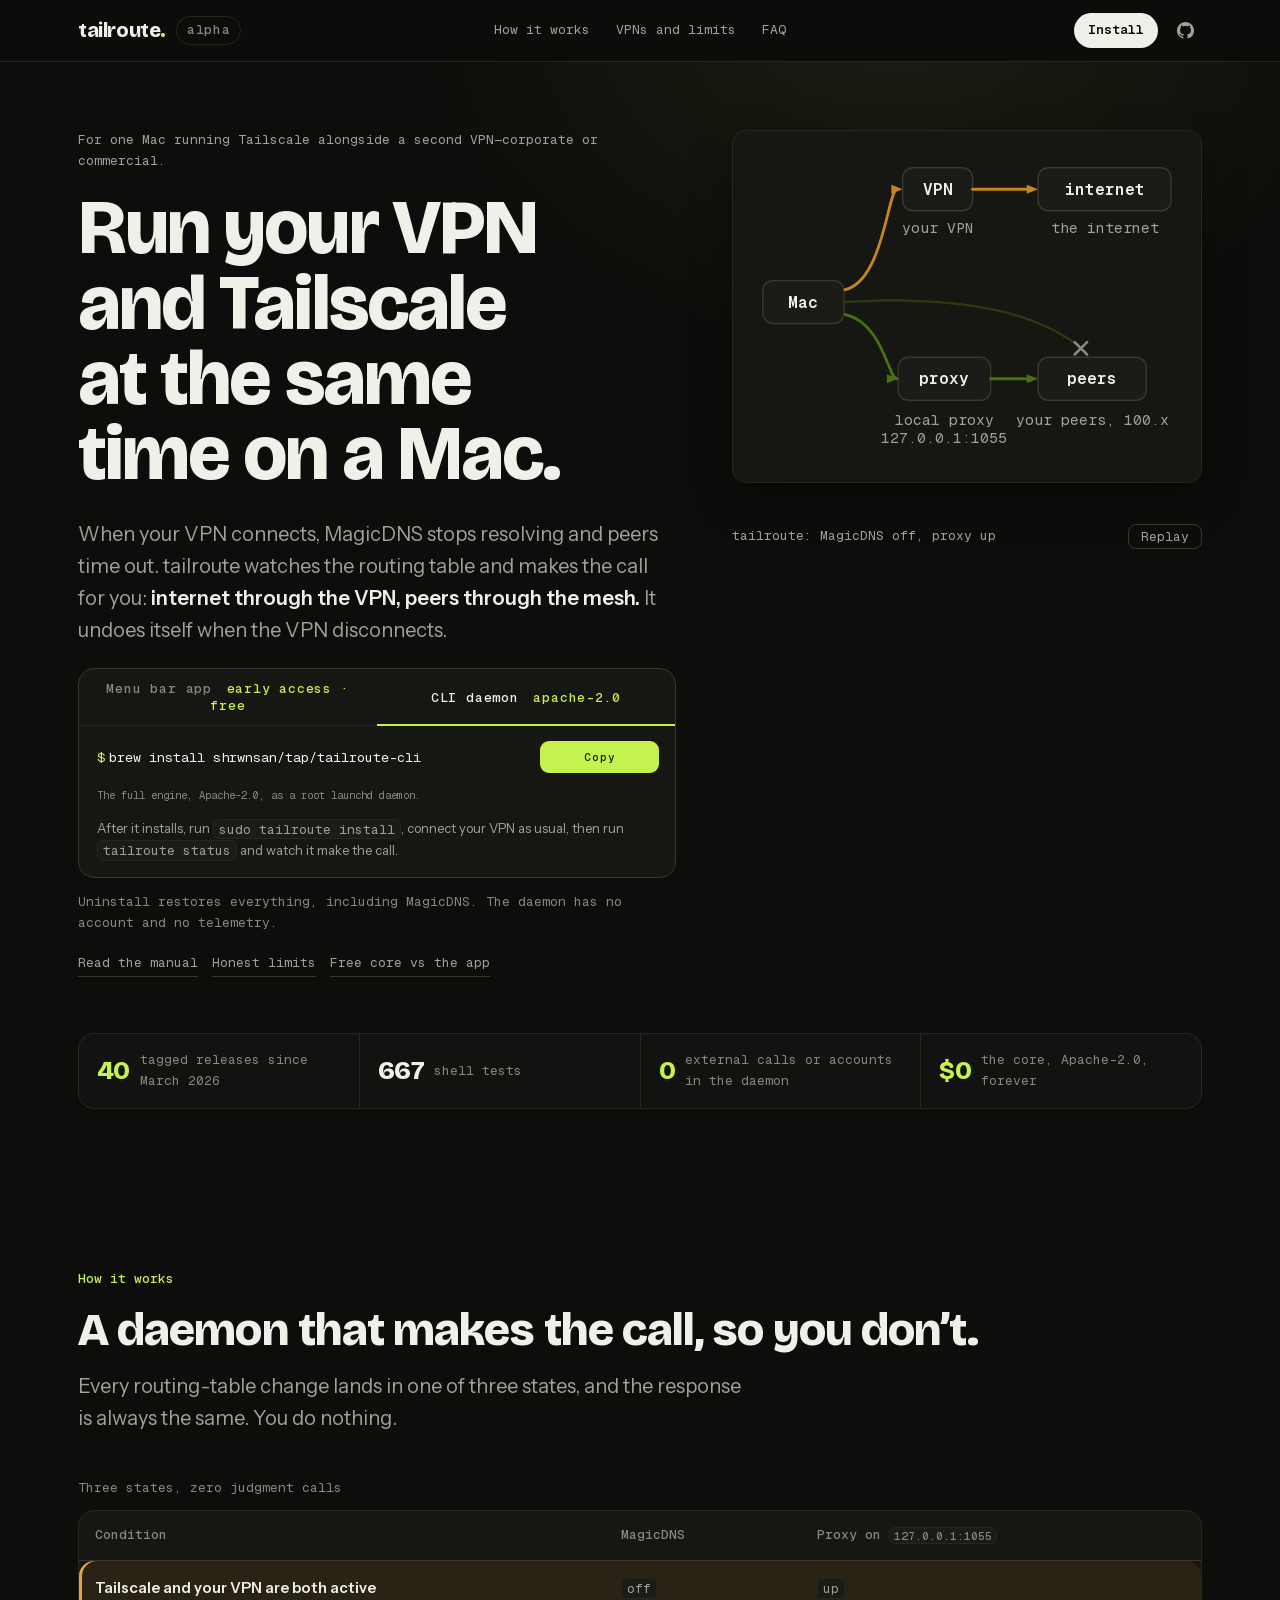
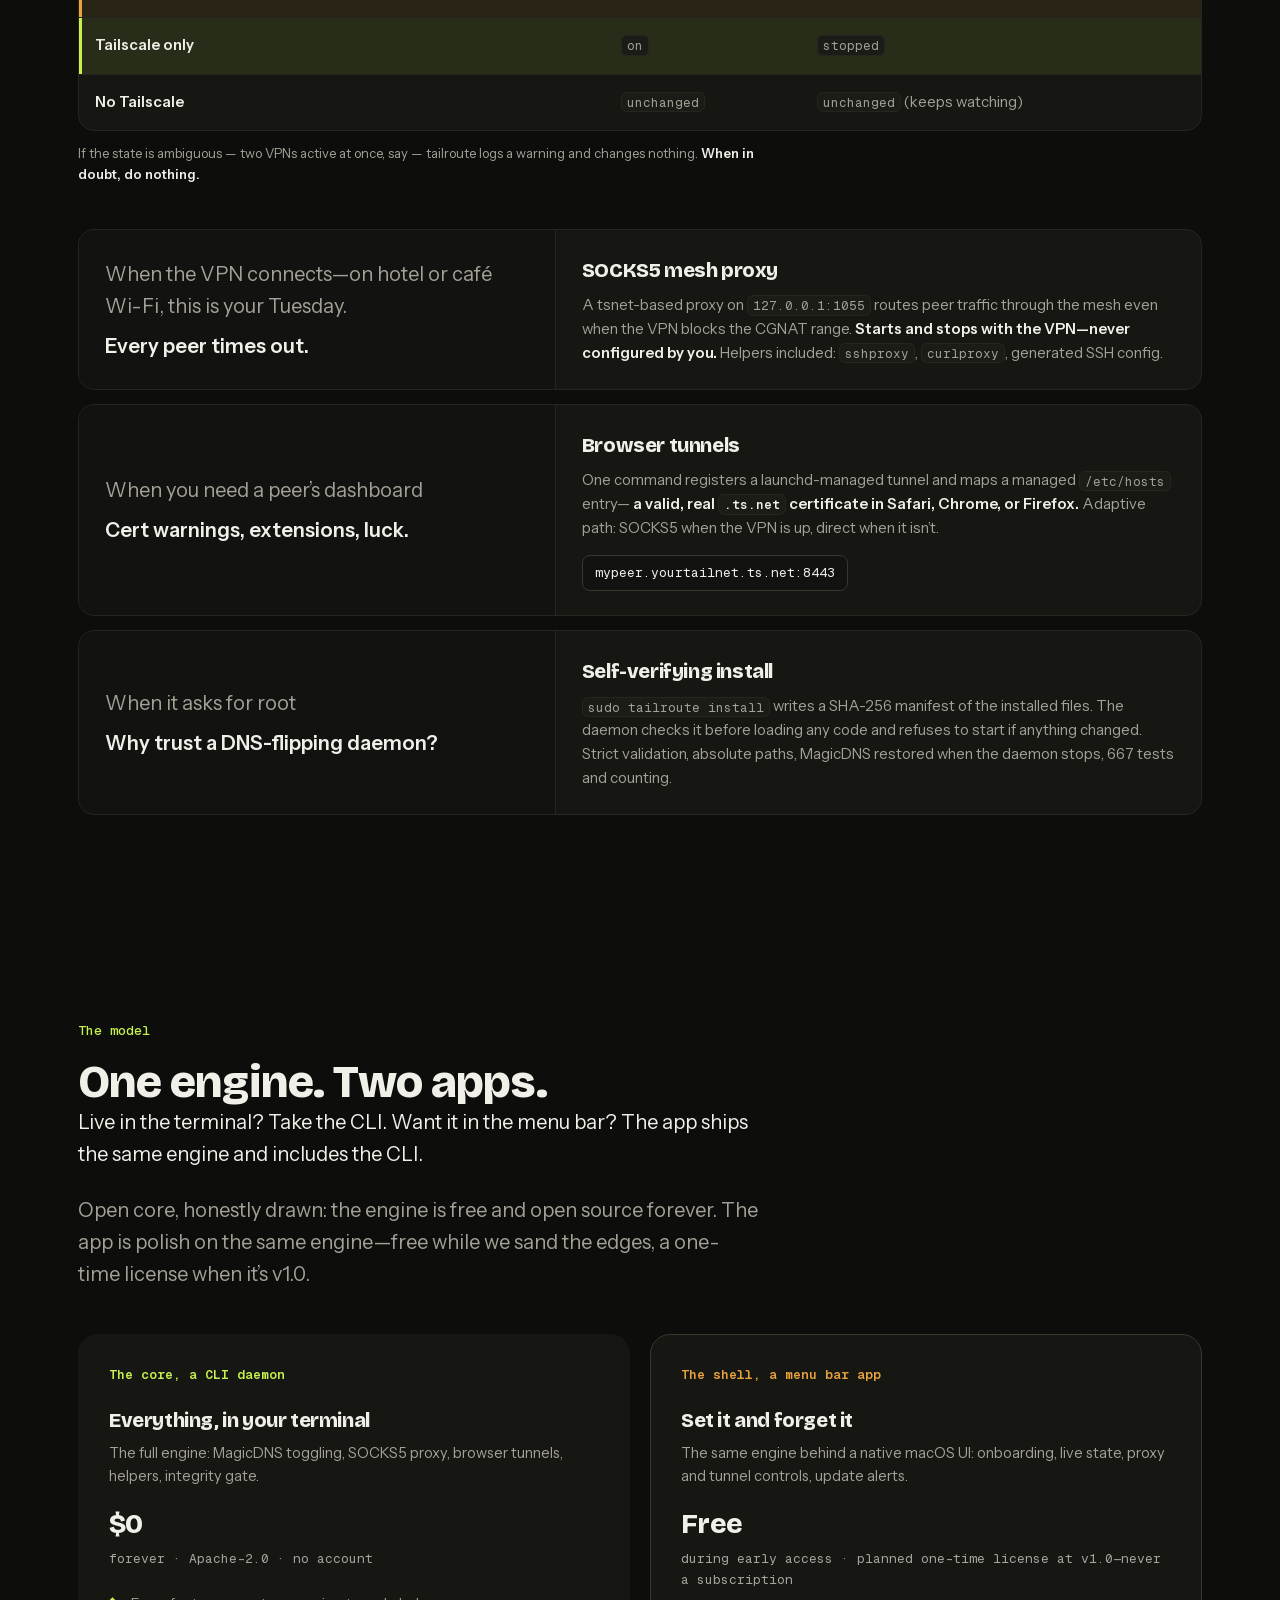
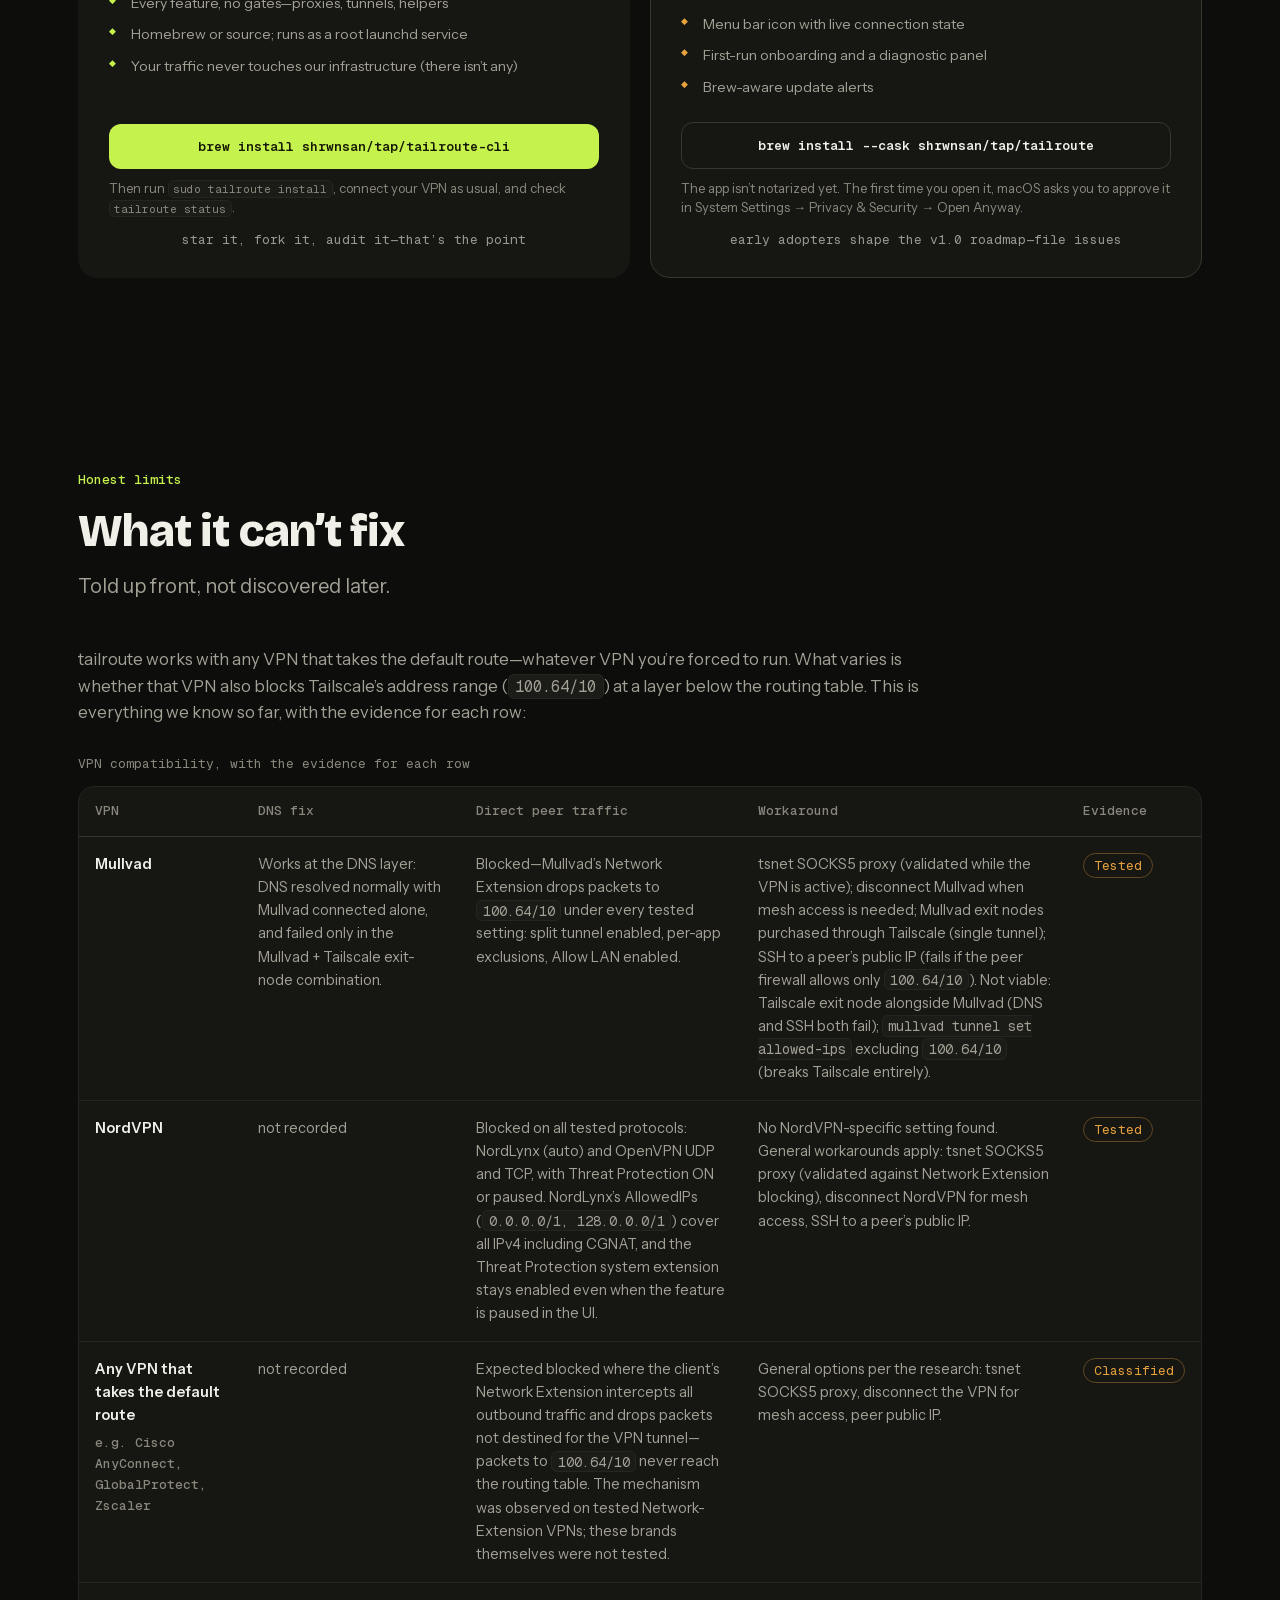
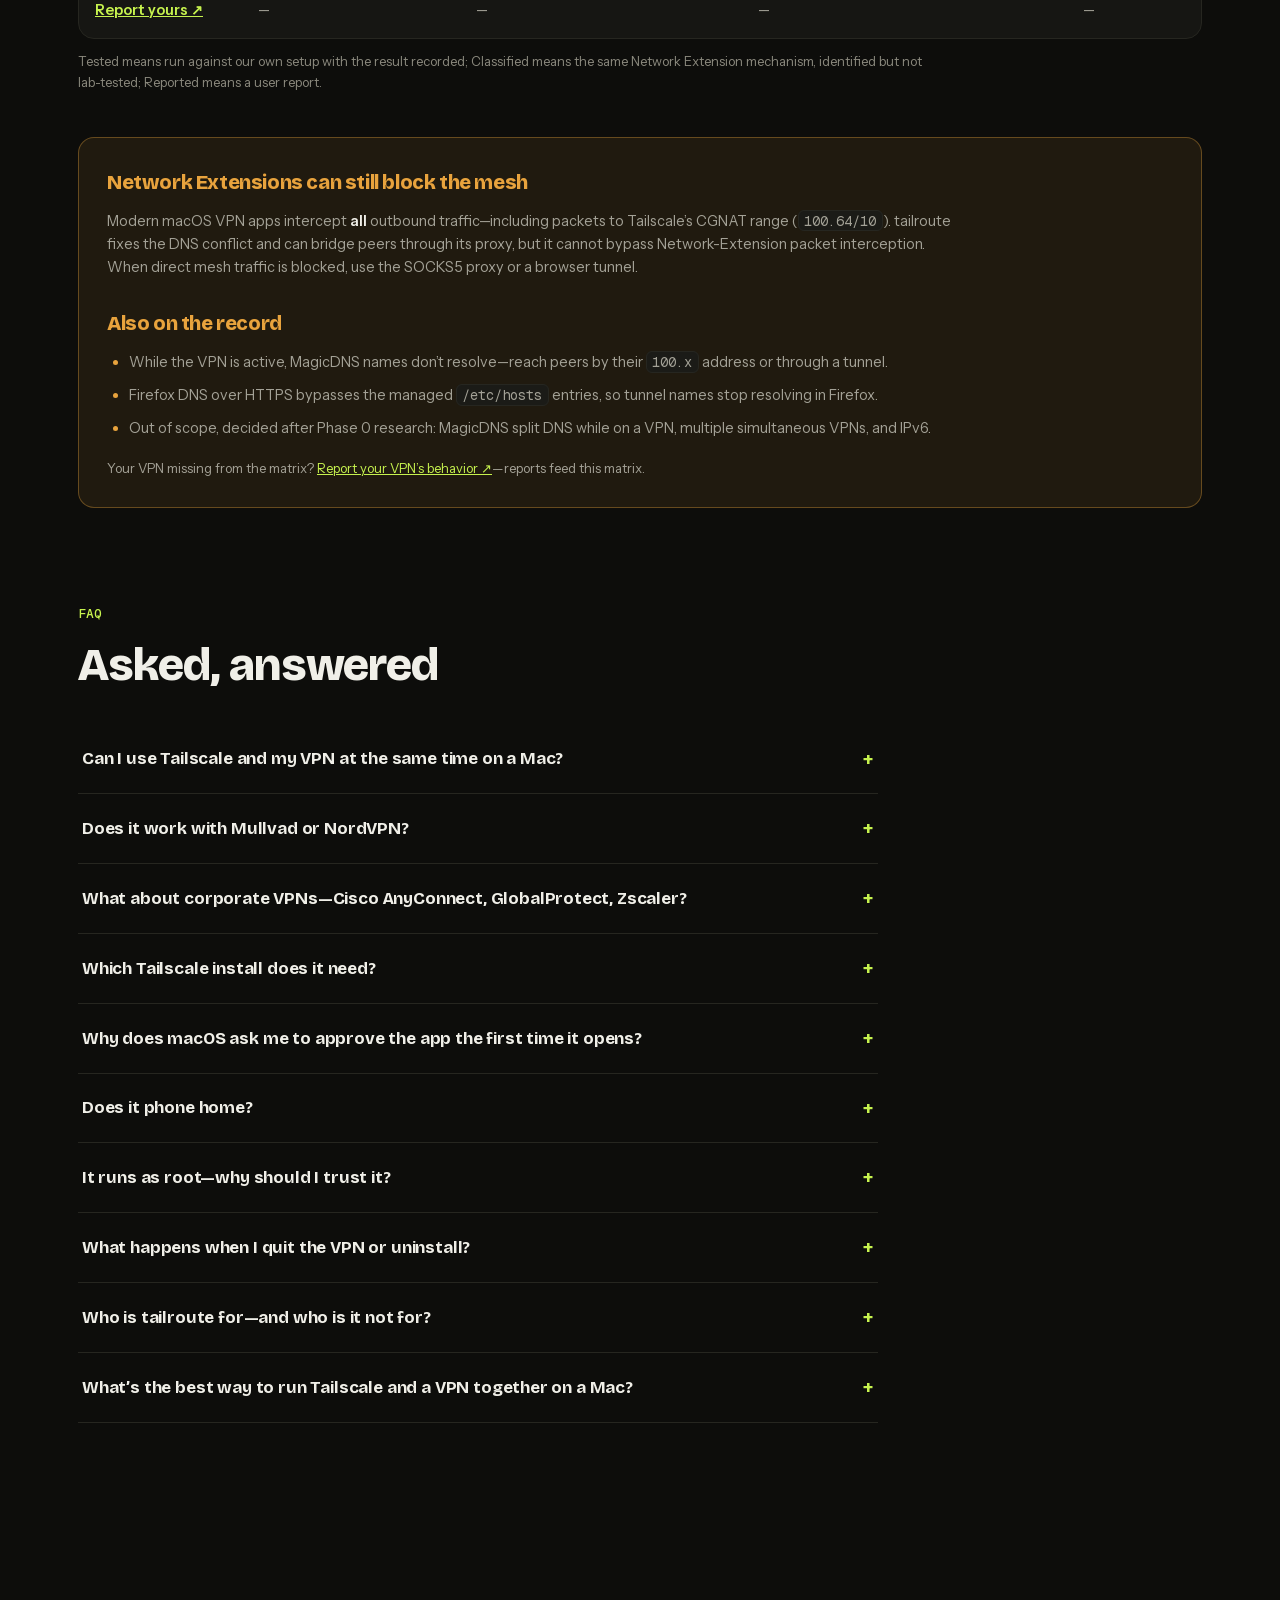
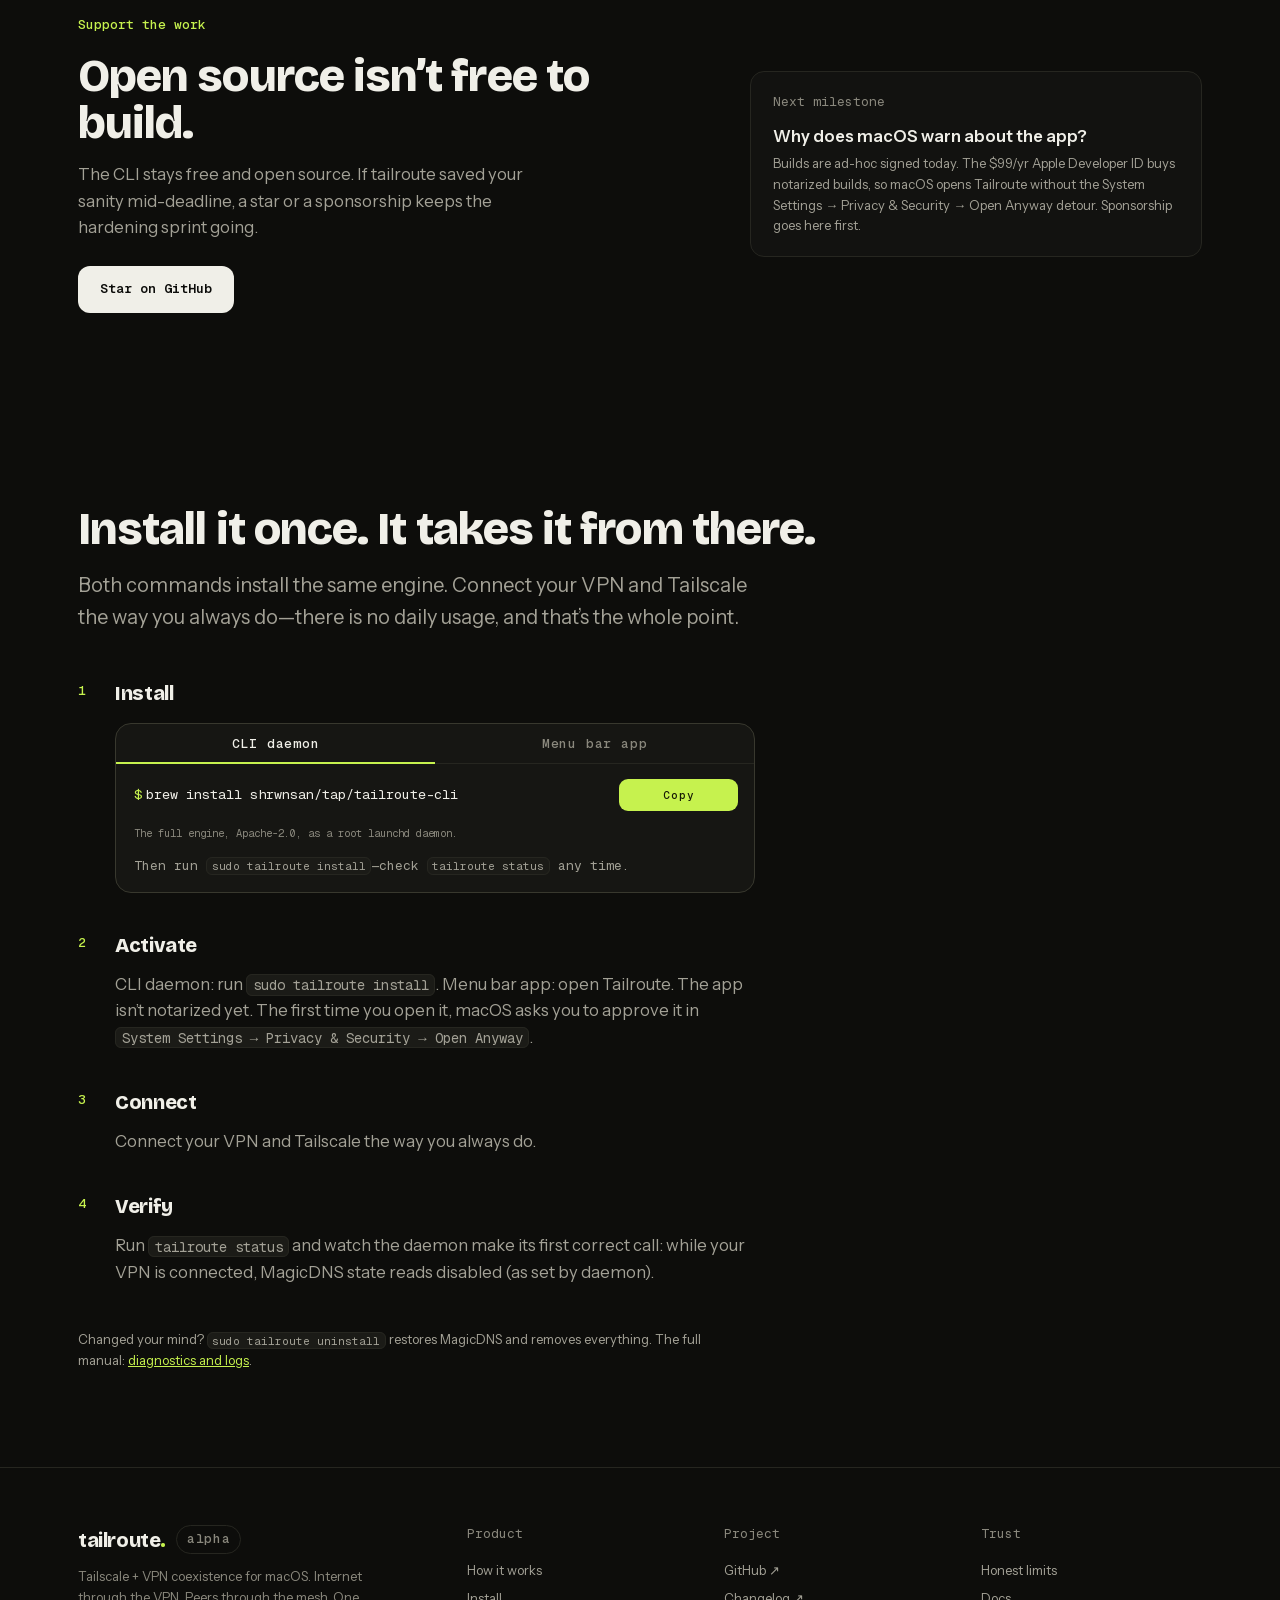
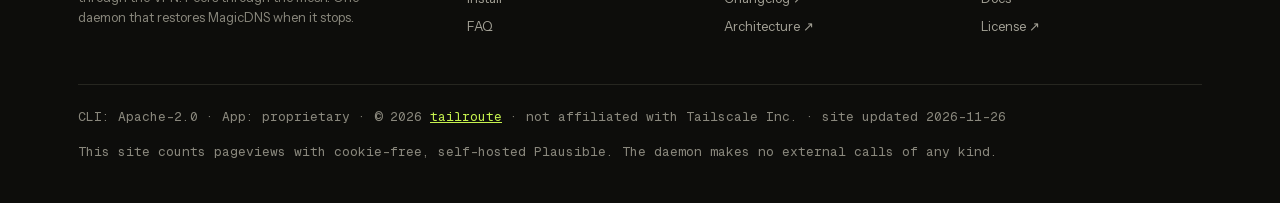
==== index.html @ eed69183 "site: deploy 29690a3 from main" ====
<!DOCTYPE html>
<html lang="en">
<head>
<meta charset="UTF-8">
<meta name="viewport" content="width=device-width, initial-scale=1.0">

<!-- region:assets owner:lead -->
<script>document.documentElement.className+=" js";</script>
<link rel="preload" href="assets/fonts/bricolage-grotesque-latin.woff2" as="font" type="font/woff2" crossorigin>
    <style>
/*
 * Self-hosted webfonts (latin subsets), served same-origin.
 * Bricolage Grotesque, Instrument Sans and Geist Mono, all under the
 * SIL Open Font License 1.1 — see ../fonts/<family>-OFL.txt.
 * Family names, weights and unicode-ranges match the hosted originals.
 */

/* latin */
@font-face {
  font-family: 'Bricolage Grotesque';
  font-style: normal;
  font-weight: 500;
  font-stretch: 100%;
  font-display: swap;
  src: url(assets/fonts/bricolage-grotesque-latin.woff2) format('woff2');
  unicode-range: U+0000-00FF, U+0131, U+0152-0153, U+02BB-02BC, U+02C6, U+02DA, U+02DC, U+0304, U+0308, U+0329, U+2000-206F, U+20AC, U+2122, U+2191, U+2193, U+2212, U+2215, U+FEFF, U+FFFD;
}
/* latin */
@font-face {
  font-family: 'Bricolage Grotesque';
  font-style: normal;
  font-weight: 700;
  font-stretch: 100%;
  font-display: swap;
  src: url(assets/fonts/bricolage-grotesque-latin.woff2) format('woff2');
  unicode-range: U+0000-00FF, U+0131, U+0152-0153, U+02BB-02BC, U+02C6, U+02DA, U+02DC, U+0304, U+0308, U+0329, U+2000-206F, U+20AC, U+2122, U+2191, U+2193, U+2212, U+2215, U+FEFF, U+FFFD;
}
/* latin */
@font-face {
  font-family: 'Bricolage Grotesque';
  font-style: normal;
  font-weight: 800;
  font-stretch: 100%;
  font-display: swap;
  src: url(assets/fonts/bricolage-grotesque-latin.woff2) format('woff2');
  unicode-range: U+0000-00FF, U+0131, U+0152-0153, U+02BB-02BC, U+02C6, U+02DA, U+02DC, U+0304, U+0308, U+0329, U+2000-206F, U+20AC, U+2122, U+2191, U+2193, U+2212, U+2215, U+FEFF, U+FFFD;
}

/* latin */
@font-face {
  font-family: 'Geist Mono';
  font-style: normal;
  font-weight: 400;
  font-display: swap;
  src: url(assets/fonts/geist-mono-latin.woff2) format('woff2');
  unicode-range: U+0000-00FF, U+0131, U+0152-0153, U+02BB-02BC, U+02C6, U+02DA, U+02DC, U+0304, U+0308, U+0329, U+2000-206F, U+20AC, U+2122, U+2191, U+2193, U+2212, U+2215, U+FEFF, U+FFFD;
}
/* latin */
@font-face {
  font-family: 'Geist Mono';
  font-style: normal;
  font-weight: 500;
  font-display: swap;
  src: url(assets/fonts/geist-mono-latin.woff2) format('woff2');
  unicode-range: U+0000-00FF, U+0131, U+0152-0153, U+02BB-02BC, U+02C6, U+02DA, U+02DC, U+0304, U+0308, U+0329, U+2000-206F, U+20AC, U+2122, U+2191, U+2193, U+2212, U+2215, U+FEFF, U+FFFD;
}
/* latin */
@font-face {
  font-family: 'Geist Mono';
  font-style: normal;
  font-weight: 600;
  font-display: swap;
  src: url(assets/fonts/geist-mono-latin.woff2) format('woff2');
  unicode-range: U+0000-00FF, U+0131, U+0152-0153, U+02BB-02BC, U+02C6, U+02DA, U+02DC, U+0304, U+0308, U+0329, U+2000-206F, U+20AC, U+2122, U+2191, U+2193, U+2212, U+2215, U+FEFF, U+FFFD;
}
/* latin */
@font-face {
  font-family: 'Geist Mono';
  font-style: normal;
  font-weight: 700;
  font-display: swap;
  src: url(assets/fonts/geist-mono-latin.woff2) format('woff2');
  unicode-range: U+0000-00FF, U+0131, U+0152-0153, U+02BB-02BC, U+02C6, U+02DA, U+02DC, U+0304, U+0308, U+0329, U+2000-206F, U+20AC, U+2122, U+2191, U+2193, U+2212, U+2215, U+FEFF, U+FFFD;
}

/* latin */
@font-face {
  font-family: 'Instrument Sans';
  font-style: normal;
  font-weight: 400;
  font-stretch: 100%;
  font-display: swap;
  src: url(assets/fonts/instrument-sans-latin.woff2) format('woff2');
  unicode-range: U+0000-00FF, U+0131, U+0152-0153, U+02BB-02BC, U+02C6, U+02DA, U+02DC, U+0304, U+0308, U+0329, U+2000-206F, U+20AC, U+2122, U+2191, U+2193, U+2212, U+2215, U+FEFF, U+FFFD;
}
/* latin */
@font-face {
  font-family: 'Instrument Sans';
  font-style: normal;
  font-weight: 500;
  font-stretch: 100%;
  font-display: swap;
  src: url(assets/fonts/instrument-sans-latin.woff2) format('woff2');
  unicode-range: U+0000-00FF, U+0131, U+0152-0153, U+02BB-02BC, U+02C6, U+02DA, U+02DC, U+0304, U+0308, U+0329, U+2000-206F, U+20AC, U+2122, U+2191, U+2193, U+2212, U+2215, U+FEFF, U+FFFD;
}
/* latin */
@font-face {
  font-family: 'Instrument Sans';
  font-style: normal;
  font-weight: 600;
  font-stretch: 100%;
  font-display: swap;
  src: url(assets/fonts/instrument-sans-latin.woff2) format('woff2');
  unicode-range: U+0000-00FF, U+0131, U+0152-0153, U+02BB-02BC, U+02C6, U+02DA, U+02DC, U+0304, U+0308, U+0329, U+2000-206F, U+20AC, U+2122, U+2191, U+2193, U+2212, U+2215, U+FEFF, U+FFFD;
}
:root {
  /* colour */
  --ground: #0d0d0b;
  --surface: #161613;
  --surface-2: #1b1b17;
  --surface-3: #121210;
  --line: #262620;
  --line-2: #38382e;
  --text: #f0efe8;
  --text-dim: #a3a196;
  --text-faint: #8a887d;
  --mesh: #c6f24e;
  --mesh-ink: #161a05;
  --mesh-mark: #46730d; /* diagram and chart strokes; pairs with --vpn-mark and
                           passes the colour-vision check against it */
  --mesh-soft: rgba(198, 242, 78, 0.10);
  --mesh-line: rgba(198, 242, 78, 0.32);
  --vpn: #e8a33d;
  --vpn-mark: #c4861f; /* the vpn-path stroke where it meets the mesh stroke */
  --vpn-soft: rgba(232, 163, 61, 0.09);
  --vpn-line: rgba(232, 163, 61, 0.35);

  /* nav veils: the sticky bar and the mobile menu overlay read the page
     through them; both sit on the ground colour */
  --nav-veil: rgba(13, 13, 11, 0.75);
  --nav-veil-strong: rgba(13, 13, 11, 0.97);

  /* type scale */
  --step--1: 13px;
  --step-0: 16.5px;
  --step-1: 20px;
  --step-2: 28px;
  --step-3: clamp(2rem, 3.6vw, 2.9rem);
  --step-4: clamp(2.8rem, 6vw, 5rem);
  --step-4-narrow: clamp(2.2rem, 10vw, 2.8rem);

  /* motion */
  --ease-out: cubic-bezier(0.23, 1, 0.32, 1);
  --ease-in-out: cubic-bezier(0.77, 0, 0.175, 1);
  --dur-press: 160ms;
  --dur-ui: 200ms;

  /* fonts */
  --font-display: "Bricolage Grotesque", sans-serif;
  --font-body: "Instrument Sans", sans-serif;
  --font-mono: "Geist Mono", monospace;

  /* paper tokens: used by the light core cards until that section moves to dark surfaces */
  --paper: #f4f2ea;
  --paper-ink: #15150f;
  --paper-dim: #5d5c52;
}
* { margin: 0; padding: 0; box-sizing: border-box; }
html { scroll-behavior: smooth; }
body { background: var(--ground); color: var(--text); font-family: var(--font-body); font-size: var(--step-0); line-height: 1.6; overflow-x: hidden; -webkit-font-smoothing: antialiased; }
::selection { background: var(--mesh); color: var(--mesh-ink); }
a { color: var(--mesh); }
code { font-family: var(--font-mono); font-size: 0.85em; background: var(--surface-2); border: 1px solid var(--line); border-radius: 6px; padding: 0.06em 0.4em; white-space: nowrap; }
.wrap { max-width: 1180px; margin: 0 auto; padding: 0 28px; }

/* ============ SECTION SCAFFOLD ============ */
section { padding: 96px 0; }
/* sticky nav is 61px tall on desktop, 65px at <=1000px; use the larger so
   anchored sections never slide under the bar */
section[id] { scroll-margin-top: 65px; }
/* .limits-k stays ahead of .k: equal specificity, so source order decides
   and the label keeps .k's colour, exactly as in the single-sheet layout. */
.limits-k { color: var(--vpn); }
/* section labels are sentence case: no uppercase transform, no letter-spacing */
.k { font-family: var(--font-mono); font-size: var(--step--1); font-weight: 500; color: var(--mesh); margin-bottom: 16px; }
/* headings default to the display face on the shared scale; section sheets
   may only add layout, not re-size */
h1, h2, h3 { font-family: var(--font-display); font-weight: 800; letter-spacing: -0.02em; }
h1 { font-size: var(--step-4); line-height: 1.04; }
h2 { font-size: var(--step-3); line-height: 1.04; }
h3 { font-size: var(--step-1); }
h2 em { font-style: normal; color: var(--mesh); }
.lede { max-width: 680px; color: var(--text-dim); font-size: var(--step-1); margin: 16px 0 44px; }

:focus-visible { outline: 2px solid var(--mesh); outline-offset: 2px; border-radius: 4px; }

@media (prefers-reduced-motion: reduce) {
}

/* ============ BUTTONS (shared press and hover) ============ */
button { transition: transform var(--dur-press) var(--ease-out); }
button:active { transform: scale(0.97); }
@media (hover: hover) and (pointer: fine) {
  button:hover { filter: brightness(1.06); } /* colour-only; never a lift */
}
@media (prefers-reduced-motion: reduce) {
  button { transition: none; }
  button:active { transform: none; }
}
/* ============ NAV ============ */
nav { position: sticky; top: 0; z-index: 60; background: var(--nav-veil); -webkit-backdrop-filter: blur(14px); backdrop-filter: blur(14px); border-bottom: 1px solid var(--line); }
.nav-in { position: relative; max-width: 1180px; margin: 0 auto; padding: 13px 28px; display: flex; align-items: center; justify-content: space-between; gap: 18px; }
.brand { font-family: var(--font-display); font-weight: 800; font-size: var(--step-1); letter-spacing: -0.02em; color: var(--text); text-decoration: none; }
.brand i { font-style: normal; color: var(--mesh); }
.brand-wrap { display: flex; align-items: center; gap: 10px; }
/* the stage pill stays quiet: faint ink on the hairline, no fill */
.stage-pill {
  font-family: var(--font-mono); font-size: var(--step--1); font-weight: 500;
  letter-spacing: 0.05em;
  color: var(--text-faint); background: transparent;
  border: 1px solid var(--line); border-radius: 999px;
  padding: 3px 10px; cursor: help;
}
.nav-mid { position: absolute; left: 50%; transform: translateX(-50%); display: flex; gap: 26px; }
.nav-mid a { font-family: var(--font-mono); font-size: var(--step--1); color: var(--text-dim); text-decoration: none; transition: color 0.15s ease; }
.nav-right { display: flex; align-items: center; gap: 10px; }
.nav-menu { display: none; position: relative; }
.nav-menu summary { list-style: none; display: grid; place-items: center; width: 38px; height: 38px; border: 1px solid var(--line); border-radius: 10px; cursor: pointer; }
.nav-menu summary::-webkit-details-marker { display: none; }
.nav-menu summary svg { grid-area: 1 / 1; width: 20px; height: 20px; color: var(--text-dim); transition: opacity 0.15s ease; }
.nav-menu .i-x { opacity: 0; }
.nav-menu[open] summary { position: fixed; top: 13px; right: 28px; z-index: 72; }
.nav-menu[open] .i-menu { opacity: 0; }
.nav-menu[open] .i-x { opacity: 1; color: var(--text); }
.nav-panel { position: absolute; top: calc(100% + 10px); right: 0; min-width: 220px; background: var(--surface-3); border: 1px solid var(--line); border-radius: 14px; box-shadow: 0 24px 60px rgba(0,0,0,0.5); padding: 8px; z-index: 70; }
.nav-panel a { display: block; padding: 12px 14px; border-radius: 9px; font-family: var(--font-mono); font-size: var(--step--1); color: var(--text-dim); text-decoration: none; transition: color 0.15s ease, background-color 0.15s ease; }
@media (hover: hover) and (pointer: fine) {
  /* hover touches colour only, never position or size */
  .nav-mid a:hover { color: var(--text); }
  .nav-panel a:hover { color: var(--text); background: var(--surface-2); }
  .gh-btn:hover { color: var(--text); background: var(--surface-2); }
  .sp-link:hover { color: var(--mesh-ink); background: var(--mesh); border-color: var(--mesh); }
  .nav-cta:hover { background: var(--text-dim); }
  .nav-menu[open] .nav-panel a:hover { background: none; color: var(--mesh); }
}
@media (max-width: 1000px) {
  /* nav's backdrop-filter makes it the containing block for fixed descendants —
     anchor the overlay to nav-in (relative, spans viewport) via absolute instead */
  .nav-menu[open] { position: static; }
  .nav-menu[open] .nav-panel { position: absolute; top: 0; left: 0; right: 0; height: 100vh; height: 100dvh; z-index: 71; display: flex; flex-direction: column; justify-content: center; gap: 6px; padding: 96px 40px 48px; min-width: 0; border: none; border-radius: 0; box-shadow: none; background: var(--nav-veil-strong); -webkit-backdrop-filter: blur(10px); backdrop-filter: blur(10px); }
  .nav-menu[open] .nav-panel a { font-family: var(--font-display); font-size: var(--step-2); font-weight: 800; letter-spacing: -0.02em; color: var(--text); padding: 14px 0; border-bottom: 1px solid var(--line); border-radius: 0; }
  .nav-menu[open] .nav-panel a:last-child { border-bottom: none; }
  .nav-menu[open] .np-brand { position: absolute; top: 17px; left: 28px; font-family: var(--font-display); font-weight: 800; font-size: var(--step-1); letter-spacing: -0.02em; color: var(--text); display: flex; align-items: center; gap: 10px; }
  .nav-menu[open] .np-brand i { font-style: normal; color: var(--mesh); }
  .nav-menu[open] .np-alpha { font-family: var(--font-mono); font-size: var(--step--1); font-weight: 500; letter-spacing: 0.05em; color: var(--text-faint); background: transparent; border: 1px solid var(--line); border-radius: 999px; padding: 3px 10px; }
}
.gh-btn { display: inline-flex; align-items: center; justify-content: center; width: 34px; height: 34px; border-radius: 999px; color: var(--text-dim); text-decoration: none; transition: color 0.15s ease, background-color 0.15s ease; }
.gh-btn svg { width: 17px; height: 17px; fill: currentColor; }
.sp-link { font-family: var(--font-mono); font-size: var(--step--1); color: var(--mesh); text-decoration: none; border: 1px solid var(--mesh-line); background: var(--mesh-soft); border-radius: 999px; padding: 6px 14px; transition: color 0.15s ease, background-color 0.15s ease, border-color 0.15s ease; }
.nav-cta { display: inline-flex; align-items: center; font-family: var(--font-mono); font-size: var(--step--1); font-weight: 600; color: var(--ground); background: var(--text); border-radius: 999px; padding: 7px 14px; text-decoration: none; transition: color 0.15s ease, background-color 0.15s ease; }
.brand, .stage-pill, .nav-mid a, .gh-btn, .sp-link, .nav-cta { white-space: nowrap; }

@media (max-width: 1000px) {
  .nav-mid { display: none; }
  .nav-menu { display: block; }
}

@media (max-width: 620px) {
  .menu-bar { flex-wrap: wrap; }
  /* the Install button stays in the bar next to the burger, so the bar tightens
     before anything hides */
  .nav-in { padding: 13px 20px; gap: 12px; }
  .nav-right { gap: 8px; }
}

@media (max-width: 360px) {
  .nav-in { padding: 13px 16px; gap: 10px; }
  .nav-right { gap: 6px; }
  .stage-pill { display: none; }
}
/* Install component (tabs + command + copy button) and the shared copy-button
   structure. Markup contract: see the comment at the top of js/install.js.
   Copy-button behaviour contract: see the comment at the top of js/copy.js. */

.install { max-width: 640px; border: 1px solid var(--line-2); border-radius: 16px; background: var(--surface); overflow: hidden; }
.install-tabs { display: flex; border-bottom: 1px solid var(--line); }
.install-tab { flex: 1; font-family: var(--font-mono); font-size: var(--step--1); font-weight: 500; letter-spacing: 0.06em; background: transparent; border: none; color: var(--text-faint); padding: 11px 10px; cursor: pointer; position: relative; }
.install-tab[aria-selected="true"] { color: var(--text); }
.install-tab[aria-selected="true"]::after { content: ""; position: absolute; left: 0; right: 0; bottom: -1px; height: 2px; background: var(--mesh); }
.install-tab .tagx { font-size: var(--step--1); color: var(--mesh); margin-left: 6px; }
.install-panel { display: flex; align-items: center; flex-wrap: wrap; row-gap: 8px; gap: 14px; padding: 15px 16px 15px 18px; }
.install-panel[hidden] { display: none; }
.install-cmd { font-family: var(--font-mono); font-size: 0.82em; flex: 1 1 300px; white-space: pre-wrap; overflow-x: auto; scrollbar-width: none; /* neutralise the base `code` look if a panel uses <code> */ background: none; border: none; border-radius: 0; padding: 0; }
.install-ps1 { color: var(--mesh); margin-right: 4px; }
.install-note { font-family: var(--font-mono); font-size: 0.64em; flex-basis: 100%; order: 3; color: var(--text-faint); }

/* the active tab's label is the tab itself; the per-panel label is no-JS only */
html.js .install-label { display: none; }

/* ---- copy button: fixed-width label swap ----
   copy.js stacks the original label, the ok label, and the fail label into
   this one cell, so the button always sizes to the widest label and nothing
   shifts when the text changes. The auto track keeps one-line buttons on one
   line; a width-constrained button (width: 100%) still wraps its text within
   the space it already has. */
button[data-copy] { display: grid; grid-template-areas: "stack"; grid-template-columns: auto; justify-content: center; }
button[data-copy] > span { grid-area: stack; }

.copy { font-family: var(--font-mono); font-size: 0.67em; font-weight: 500; letter-spacing: 0.08em; color: var(--mesh-ink); background: var(--mesh); border: none; border-radius: 9px; padding: 9px 16px; cursor: pointer; flex-shrink: 0; }
.copy.ok { background: var(--text); }
.copy.fail { background: var(--vpn) !important; color: var(--mesh-ink) !important; }
@media (hover: hover) and (pointer: fine) {
  .copy:hover { filter: brightness(1.06); }
}

/* ---- no JavaScript: hide the tabs, show every panel stacked with its label ---- */
html:not(.js) .install-tabs { display: none; }
html:not(.js) .install-panel,
html:not(.js) .install-panel[hidden] { display: block; }
html:not(.js) .install-panel + .install-panel { border-top: 1px solid var(--line); }
html:not(.js) .install-label { display: block; font-family: var(--font-mono); font-size: 0.64em; color: var(--text-faint); margin: 0 0 8px; }
html:not(.js) .install-cmd, html:not(.js) .install-note { display: block; }
html:not(.js) .install-panel button[data-copy] { margin-top: 10px; }

@media (max-width: 620px) {
  .install-tab .tagx { display: none; }
  .install-cmd { font-size: 0.73em; }
}
/* ============ HERO ============ */
.hero { padding: 68px 0 64px; position: relative; }
.hero::before { content: ""; position: absolute; inset: 0; background: radial-gradient(ellipse 55% 45% at 70% -5%, color-mix(in srgb, var(--mesh) 7.5%, transparent), transparent 70%); pointer-events: none; }
.hero-grid { position: relative; display: grid; grid-template-columns: 1.12fr 0.88fr; gap: 56px; align-items: start; }
.eyebrow { font-family: var(--font-mono); font-size: var(--step--1); color: var(--text-dim); margin-bottom: 20px; }
/* h1 size, face, and weight come from base.css (the shared scale) */
h1 { line-height: 0.98; letter-spacing: -0.025em; max-width: 880px; text-wrap: balance; }
.hero-sub { max-width: 620px; color: var(--text-dim); font-size: var(--step-1); margin: 26px 0 22px; }
.hero-sub b { color: var(--text); font-weight: 600; }

.hero-cta { display: flex; gap: 14px; align-items: center; margin-top: 20px; flex-wrap: wrap; }
.microcopy { font-family: var(--font-mono); font-size: var(--step--1); color: var(--text-faint); margin-top: 14px; }
.ghost { font-family: var(--font-mono); font-size: var(--step--1); color: var(--text-dim); text-decoration: none; border-bottom: 1px solid var(--line-2); padding-bottom: 2px; }
.ghost:hover { color: var(--text); border-color: var(--mesh); }

/* the activation line under each hero command; install.css reserves the
   class but leaves its layout to the page */
#hero-install .install-activate { flex-basis: 100%; order: 4; font-size: var(--step--1); color: var(--text-dim); }
#hero-install .install-activate code { font-size: 1em; white-space: normal; }
html:not(.js) #hero-install .install-activate { display: block; margin-top: 8px; }

/* hero product visual */
.hero-visual { display: flex; flex-direction: column; gap: 12px; padding-top: 14px; }
.hcard { background: var(--surface); border: 1px solid var(--line); border-radius: 14px; overflow: hidden; box-shadow: 0 18px 44px rgba(0,0,0,0.32); transition: transform 0.25s cubic-bezier(0.2,0.65,0.3,1), box-shadow 0.25s cubic-bezier(0.2,0.65,0.3,1), border-color 0.25s ease; }
.hcard:hover, .hcard:focus-within { transform: translateY(-3px); box-shadow: 0 30px 70px rgba(0,0,0,0.45); border-color: var(--line-2); }
.hcard .dot { filter: saturate(0.35) brightness(0.82); opacity: 0.85; transition: filter 0.25s ease, opacity 0.25s ease; }
.hcard:hover .dot, .hcard:focus-within .dot { filter: none; opacity: 1; }
.hcard .act { transition: filter 0.25s ease; }
.hcard:hover .hcard-bar .act { filter: brightness(1.08); }
.hcard-bar { display: flex; flex-wrap: wrap; align-items: center; gap: 8px 14px; padding: 9px 14px; border-bottom: 1px solid var(--line); font-family: var(--font-mono); font-size: 11px; color: var(--text-faint); }
.hcard-bar > span:first-child { font-weight: 600; color: var(--text-dim); }
.hcard-bar .act { color: var(--mesh-ink); background: var(--mesh); border-radius: 6px; padding: 2px 9px; font-weight: 600; }
.hcard-bar .sp { flex: 1; }
.hbar { position: relative; display: flex; align-items: center; padding: 11px 14px; border-bottom: 1px solid var(--line); background: rgba(255,255,255,0.02); }
.dots { display: flex; gap: 7px; }
.dot { width: 11px; height: 11px; border-radius: 50%; box-shadow: inset 0 0 0 1px rgba(0,0,0,0.18); }
.dot.r { background: #ff5f57; } .dot.y { background: #febc2e; } .dot.g { background: #28c840; }
.hbar-title { position: absolute; left: 50%; transform: translateX(-50%); max-width: calc(100% - 130px); overflow: hidden; text-overflow: ellipsis; white-space: nowrap; font-size: 12.5px; font-weight: 600; letter-spacing: -0.01em; color: var(--text-dim); }
.hbar-title.mono { font-family: var(--font-mono); font-size: 11px; font-weight: 500; letter-spacing: 0; color: var(--text-faint); }
.hcard-body { padding: 12px 14px; font-family: var(--font-mono); font-size: 11.5px; }
.hrow { display: flex; justify-content: space-between; gap: 14px; padding: 5px 2px; color: var(--text-dim); }
.hrow span:last-child { color: var(--text); }
.hrow .ok { color: var(--mesh); } .hrow .warnc { color: var(--vpn); }
.hcomment { font-size: 10.5px; color: var(--text-faint); padding: 0 2px 6px; }

/* stat band */
.band { display: grid; grid-template-columns: repeat(4, 1fr); gap: 1px; background: var(--line); border: 1px solid var(--line); border-radius: 16px; overflow: hidden; margin-top: 56px; }
.stat { background: var(--surface-3); padding: 16px 18px; display: flex; align-items: center; gap: 10px; }
.stat dd { margin: 0; order: -1; font-family: var(--font-display); font-weight: 800; font-size: 26px; letter-spacing: -0.02em; }
.stat dd i { font-style: normal; color: var(--mesh); }
.stat dt { font-family: var(--font-mono); font-size: var(--step--1); color: var(--text-faint); flex: 1; min-width: 0; }

@media (max-width: 1000px) {
  .hero-grid { grid-template-columns: 1fr; }
  .hero-grid > * { min-width: 0; }
  .hero-visual { max-width: 560px; padding-top: 0; }
  .band { grid-template-columns: repeat(2, 1fr); }
}
@media (max-width: 620px) {
  h1 { font-size: var(--step-4-narrow); }
  .band { grid-template-columns: 1fr; }
  .stat dd { font-size: 21px; }
}
@media (prefers-reduced-motion: reduce) {
  .hcard:hover, .hcard:focus-within { transform: none; }
  .hcard, .hcard .dot, .hcard .act { transition: none; }
}
/* ============ HERO ROUTE DIAGRAM ============ */
/* The hero's route diagram replaces the two mock cards. The stylesheet
   draws the final frame only: amber (--vpn-mark) = the Mac to VPN to
   internet route, green (--mesh-mark) = the Mac to proxy to peers route.
   Every coloured path also carries words, so the stroke pair is never
   the only signal. The draw-in keyframes live at the bottom of this
   file behind html.js .route.is-playing and the reduced-motion query. */

.route { font-size: var(--step--1); }

/* one card, two layouts: the wide figure serves 620px and up, the
   narrow figure takes over below it; equal specificity, later rule wins */
.route-card { background: var(--surface); border: 1px solid var(--line); border-radius: 14px; padding: 12px 14px; box-shadow: 0 18px 44px color-mix(in srgb, black 30%, transparent); }
.route svg { display: block; width: 100%; height: auto; }
svg.fig-wide { aspect-ratio: 390 / 290; }
svg.fig-narrow { display: none; aspect-ratio: 330 / 330; }
@media (max-width: 620px) {
  svg.fig-wide { display: none; }
  svg.fig-narrow { display: block; }
}
/* single-column hero: the visual keeps the mock cards' width cap */
@media (max-width: 1000px) {
  .route { max-width: 560px; }
}

/* nodes and their word labels */
.route-node rect { fill: var(--surface-2); stroke: var(--line-2); stroke-width: 1.25; }
.route-name { font-family: var(--font-mono); font-size: 1.1em; font-weight: 600; fill: var(--text); }
.route-lab { font-family: var(--font-mono); font-size: 1em; fill: var(--text-dim); }

/* the two routes plus the direct route that breaks */
.route-path { fill: none; stroke-width: 2.5; stroke-linecap: round; stroke-dasharray: 1; }
.route-path.vpn { stroke: var(--vpn-mark); }
.route-path.mesh { stroke: var(--mesh-mark); }
.route-direct { fill: none; stroke: var(--mesh-mark); stroke-width: 2; stroke-linecap: round; stroke-dasharray: 0.012 0.026; opacity: 0.4; }
.route-x { fill: none; stroke: var(--text-faint); stroke-width: 2.25; stroke-linecap: round; }
.tip-vpn { fill: var(--vpn-mark); }
.tip-mesh { fill: var(--mesh-mark); }

/* standing caption under the figure */
.route-foot { display: flex; align-items: center; justify-content: space-between; gap: 12px; margin-top: 10px; }
.route-final { margin: 0; font-family: var(--font-mono); font-size: 1em; color: var(--text-dim); }

/* ---- the one orchestrated motion moment ---- */

/* caption rail: one reserved line under the card; the step captions
   crossfade inside it during the run. The sequence is aria-hidden —
   the svg <desc> carries the meaning for assistive tech. */
.route-rail { position: relative; height: 1.6em; margin-top: 10px; }
.route-cap { position: absolute; inset: 0; margin: 0; font-family: var(--font-mono); font-size: 1em; color: var(--text-dim); opacity: 0; }

/* Replay is a JS affordance: hidden without JavaScript and under
   reduced motion — those visitors get the final frame directly. */
.route-replay { display: none; font-family: var(--font-mono); font-size: 1em; color: var(--text-dim); background: none; border: 1px solid var(--line-2); border-radius: 8px; padding: 3px 12px; cursor: pointer; transition: color var(--dur-press) var(--ease-out), border-color var(--dur-press) var(--ease-out); }
html.js .route-replay { display: inline-block; }
.route-replay:hover { color: var(--text); border-color: var(--mesh); }
@media (prefers-reduced-motion: reduce) {
  html.js .route-replay { display: none; }
  .route-replay { transition: none; }
}

/* The 2.4s storyboard, told with stroke-dashoffset and opacity only.
   Every path carries pathLength="1", so dashoffset 1 is fully hidden
   and 0 fully drawn. The last keyframe of each animation equals the
   static default above, so the final frame is the resting page. */
@keyframes route-vpn-1 { 0%, 12.5% { stroke-dashoffset: 1; } 21%, 100% { stroke-dashoffset: 0; } }
@keyframes route-vpn-2 { 0%, 21% { stroke-dashoffset: 1; } 29.17%, 100% { stroke-dashoffset: 0; } }
@keyframes route-mesh-1 { 0%, 54.17% { stroke-dashoffset: 1; } 66%, 100% { stroke-dashoffset: 0; } }
@keyframes route-mesh-2 { 0%, 66% { stroke-dashoffset: 1; } 79.17%, 100% { stroke-dashoffset: 0; } }
@keyframes route-direct-fade { 0%, 37.5% { opacity: 0.9; } 45.83%, 100% { opacity: 0.4; } }
@keyframes route-x-in { 0%, 37.5% { opacity: 0; } 45.83%, 100% { opacity: 1; } }
@keyframes route-lab-vpn-in { 0%, 12.5% { opacity: 0; } 19%, 100% { opacity: 1; } }
@keyframes route-lab-int-in { 0%, 23% { opacity: 0; } 29.5%, 100% { opacity: 1; } }
@keyframes route-lab-proxy-in { 0%, 56% { opacity: 0; } 63%, 100% { opacity: 1; } }
@keyframes route-lab-peers-in { 0%, 71% { opacity: 0; } 77.5%, 100% { opacity: 1; } }
@keyframes route-tip-v1-in { 0%, 17% { opacity: 0; } 21.5%, 100% { opacity: 1; } }
@keyframes route-tip-v2-in { 0%, 25% { opacity: 0; } 29.5%, 100% { opacity: 1; } }
@keyframes route-tip-m1-in { 0%, 62% { opacity: 0; } 66.5%, 100% { opacity: 1; } }
@keyframes route-tip-m2-in { 0%, 75% { opacity: 0; } 79.5%, 100% { opacity: 1; } }
@keyframes route-cap-1 { 0%, 12.5% { opacity: 1; } 17%, 100% { opacity: 0; } }
@keyframes route-cap-2 { 0%, 12.5% { opacity: 0; } 17%, 37.5% { opacity: 1; } 42%, 100% { opacity: 0; } }
@keyframes route-cap-3 { 0%, 37.5% { opacity: 0; } 42%, 58% { opacity: 1; } 64%, 100% { opacity: 0; } }
@keyframes route-final-in { 0%, 54.17% { opacity: 0; } 70.83%, 100% { opacity: 1; } }

@media (prefers-reduced-motion: no-preference) {
  html.js .route.is-playing .route-vpn-1 { animation: route-vpn-1 2400ms var(--ease-out) both; }
  html.js .route.is-playing .route-vpn-2 { animation: route-vpn-2 2400ms var(--ease-out) both; }
  html.js .route.is-playing .route-mesh-1 { animation: route-mesh-1 2400ms var(--ease-out) both; }
  html.js .route.is-playing .route-mesh-2 { animation: route-mesh-2 2400ms var(--ease-out) both; }
  html.js .route.is-playing .route-direct { animation: route-direct-fade 2400ms var(--ease-out) both; }
  html.js .route.is-playing .route-x { animation: route-x-in 2400ms var(--ease-out) both; }
  html.js .route.is-playing .route-lab-vpn { animation: route-lab-vpn-in 2400ms var(--ease-out) both; }
  html.js .route.is-playing .route-lab-int { animation: route-lab-int-in 2400ms var(--ease-out) both; }
  html.js .route.is-playing .route-lab-proxy { animation: route-lab-proxy-in 2400ms var(--ease-out) both; }
  html.js .route.is-playing .route-lab-peers { animation: route-lab-peers-in 2400ms var(--ease-out) both; }
  html.js .route.is-playing .route-tip-v1 { animation: route-tip-v1-in 2400ms var(--ease-out) both; }
  html.js .route.is-playing .route-tip-v2 { animation: route-tip-v2-in 2400ms var(--ease-out) both; }
  html.js .route.is-playing .route-tip-m1 { animation: route-tip-m1-in 2400ms var(--ease-out) both; }
  html.js .route.is-playing .route-tip-m2 { animation: route-tip-m2-in 2400ms var(--ease-out) both; }
  html.js .route.is-playing .route-cap-1 { animation: route-cap-1 2400ms var(--ease-out) both; }
  html.js .route.is-playing .route-cap-2 { animation: route-cap-2 2400ms var(--ease-out) both; }
  html.js .route.is-playing .route-cap-3 { animation: route-cap-3 2400ms var(--ease-out) both; }
  html.js .route.is-playing .route-final { animation: route-final-in 2400ms var(--ease-out) both; }
}
/* How it works: the three-state table and the problem-and-response rows.
   Every selector scopes to the section's .features root; every value comes
   from tokens.css. */

/* ---- the three-state table ---- */
.features .statetable { width: 100%; border-collapse: separate; border-spacing: 0; background: var(--surface); border: 1px solid var(--line); border-radius: 16px; }
.features .statetable caption { caption-side: top; text-align: left; font-family: var(--font-mono); font-size: var(--step--1); color: var(--text-faint); padding: 0 0 12px; }
/* the proxy header carries a host:port code; let it wrap instead of overflowing */
.features .statetable code { white-space: normal; overflow-wrap: break-word; }
.features .statetable thead th { font-family: var(--font-mono); font-size: var(--step--1); font-weight: 500; text-align: left; color: var(--text-faint); padding: 14px 16px; border-bottom: 1px solid var(--line-2); }
.features .statetable tbody th,
.features .statetable tbody td { font-size: 0.9em; text-align: left; vertical-align: top; padding: 16px; border-bottom: 1px solid var(--line); }
.features .statetable tbody tr:last-child th,
.features .statetable tbody tr:last-child td { border-bottom: 0; }
.features .statetable tbody th { color: var(--text); font-weight: 600; }
.features .statetable tbody td { color: var(--text-dim); }
/* the first row is tinted, so it owns the table's top corners */
.features .statetable tbody tr:first-child th { border-top-left-radius: 15px; }
.features .statetable tbody tr:first-child td:last-child { border-top-right-radius: 15px; }

/* colour backs the words, never replaces them: amber marks the rows the VPN
   causes, lime marks the healthy mesh row, the do-nothing row stays neutral */
.features .statetable tbody tr.st-vpn { background: var(--vpn-soft); }
.features .statetable tbody tr.st-vpn th { box-shadow: inset 3px 0 0 var(--vpn); }
.features .statetable tbody tr.st-mesh { background: var(--mesh-soft); }
.features .statetable tbody tr.st-mesh th { box-shadow: inset 3px 0 0 var(--mesh); }

.features .states-note { max-width: 680px; margin-top: 12px; margin-bottom: 44px; font-size: var(--step--1); color: var(--text-dim); }
.features .states-note b { color: var(--text); font-weight: 600; }

/* ---- problem-and-response rows ---- */
.features .probband { display: grid; grid-template-columns: 0.85fr 1.15fr; border: 1px solid var(--line); border-radius: 16px; overflow: hidden; background: var(--surface); margin-bottom: 14px; }
.features .prob { background: var(--surface-3); padding: 24px 26px; border-right: 1px solid var(--line); display: flex; flex-direction: column; justify-content: center; }
/* the problem side is plain body type on the shared scale: situation line,
   then the short line it earns */
.features .prob p { color: var(--text-dim); font-size: var(--step-1); margin-bottom: 8px; }
.features .prob h4 { font-size: var(--step-1); font-weight: 600; color: var(--text); }
.features .resp { padding: 24px 26px; }
.features .resp h3 { margin-bottom: 8px; }
.features .resp p { color: var(--text-dim); font-size: 0.9em; }
.features .resp p b { color: var(--text); font-weight: 600; }

.features .urlpill { display: inline-block; font-family: var(--font-mono); font-size: var(--step--1); color: var(--text); background: var(--surface-3); border: 1px solid var(--line-2); border-radius: 8px; padding: 7px 12px; margin-top: 14px; }

@media (max-width: 620px) {
  .features .probband { grid-template-columns: 1fr; }
  .features .prob { border-right: none; border-bottom: 1px solid var(--line); }

  /* the table stacks: one card per state, the column headers travel
     into data-l labels; the thead stays for screen readers */
  .features .statetable { display: block; background: none; border: 0; border-radius: 0; }
  /* a caption inside a block-displayed table collapses to min-content;
     let it flow at the card width instead */
  .features .statetable caption { display: block; }
  .features .statetable thead { position: absolute; width: 1px; height: 1px; margin: -1px; padding: 0; overflow: hidden; clip: rect(0 0 0 0); }
  .features .statetable tbody { display: block; }
  .features .statetable tbody tr { display: block; margin-bottom: 12px; background: var(--surface); border: 1px solid var(--line); border-radius: 16px; overflow: hidden; }
  .features .statetable tbody tr:last-child { margin-bottom: 0; }
  .features .statetable tbody th,
  .features .statetable tbody td { display: block; padding: 12px 16px; border-bottom: 0; }
  .features .statetable tbody th { border-bottom: 1px solid var(--line); }
  /* restore the divider the desktop last-row reset removed */
  .features .statetable tbody tr:last-child th { border-bottom: 1px solid var(--line); }
  .features .statetable tbody td + td { border-top: 1px solid var(--line); }
  .features .statetable tbody td::before { content: attr(data-l); display: block; margin-bottom: 4px; font-family: var(--font-mono); font-size: var(--step--1); font-weight: 500; color: var(--text-faint); }
}
/* final install: the page's one numbered sequence, on the page background.
   Section padding, heading sizes, and the .lede line come from base.css. */

.finale .fin-steps { list-style: none; counter-reset: fin-step; max-width: 780px; margin: 44px 0 0; display: grid; grid-template-columns: minmax(0, 1fr); gap: 36px; }
.finale .fin-steps li { counter-increment: fin-step; position: relative; padding-left: 2.25em; }
.finale .fin-steps li::before { content: counter(fin-step); position: absolute; left: 0; top: 0.3em; font-family: var(--font-mono); font-size: var(--step--1); font-weight: 500; color: var(--mesh); }
.finale .fin-steps h3 { margin-bottom: 10px; }
.finale .fin-steps p { color: var(--text-dim); max-width: 640px; }
.finale .fin-steps .install { margin-top: 14px; }

/* base.css pins code to one line; the Open Anyway path is long enough to
   overflow a phone, so this section lets its inline commands wrap */
.finale code { white-space: normal; }

/* the activation line under each command; install.css leaves it to the page */
.finale .install-activate { flex-basis: 100%; order: 3; font-family: var(--font-mono); font-size: var(--step--1); color: var(--text-faint); }

.finale .fin-after { margin-top: 44px; font-size: var(--step--1); color: var(--text-dim); max-width: 640px; }
/* Open core split: two cards on the page ground. The core card is the
   featured fill with the mesh accents; the app card is the outlined panel
   with the amber accent. The small lines under the two buttons (activation
   steps, Gatekeeper note) share one style. */

.sc-body { font-size: 0.88em; color: var(--text-dim); }

.sc .sc-btn.fail { background: var(--vpn) !important; color: var(--mesh-ink) !important; }

.split { background: var(--ground); color: var(--text); }
.split-cards { display: grid; grid-template-columns: 1fr 1fr; gap: 20px; }
.sc { border: 1px solid transparent; border-radius: 20px; padding: 30px 30px 26px; background: var(--surface); display: flex; flex-direction: column; }
.sc.app { border-color: var(--line-2); }
.sc-tag { font-family: var(--font-mono); font-size: var(--step--1); font-weight: 600; margin-bottom: 18px; }
.sc.core .sc-tag { color: var(--mesh); }
.sc.app .sc-tag { color: var(--vpn); }
.sc h3 { margin-bottom: 6px; } /* size, face, and weight come from base.css */
.sc .price { font-family: var(--font-display); font-weight: 800; font-size: var(--step-2); letter-spacing: -0.02em; margin: 14px 0 4px; }
.sc .price small { font-family: var(--font-mono); font-weight: 400; font-size: var(--step--1); letter-spacing: 0; color: inherit; opacity: 0.65; display: block; margin-top: 2px; }
.sc ul { list-style: none; margin: 18px 0 24px; display: flex; flex-direction: column; gap: 9px; }
.sc ul li { font-size: 0.85em; color: var(--text-dim); padding-left: 22px; position: relative; }
.sc ul li::before { content: "◆"; position: absolute; left: 0; top: 1px; font-size: 0.65em; }
.sc.core ul li::before { color: var(--mesh); }
.sc.app ul li::before { color: var(--vpn); }
.choose { max-width: 680px; color: var(--text); font-size: var(--step-1); margin: 0 0 24px; }
.sc-note { font-size: var(--step--1); color: var(--text-faint); line-height: 1.5; margin-top: 10px; }
.sc-btn { margin-top: auto; display: block; width: 100%; cursor: pointer; text-align: center; font-family: var(--font-mono); font-size: var(--step--1); font-weight: 600; text-decoration: none; border: none; border-radius: 12px; padding: 14px 18px; }
.sc.core .sc-btn { background: var(--mesh); color: var(--mesh-ink); }
.sc.app .sc-btn { background: transparent; color: var(--text); border: 1px solid var(--line-2); }
.sc.app .sc-btn:hover { background: var(--mesh); color: var(--mesh-ink); border-color: var(--mesh); }
.sc-foot { margin-top: 12px; font-family: var(--font-mono); font-size: var(--step--1); text-align: center; color: inherit; opacity: 0.6; }

@media (max-width: 1000px) {
  .split-cards { grid-template-columns: 1fr; gap: 32px; }
}
/* Honest-limits section: VPN compatibility matrix and the on-the-record
   panel. Everything is scoped under #limits; colours come from the shared
   token file, type sizes from the scale tokens or em (nothing under 13px,
   no uppercase). */

#limits .matrix-frame { max-width: 860px; color: var(--text-dim); margin-bottom: 28px; }
#limits .matrix-frame code { font-size: 0.95em; }

/* ============ COMPATIBILITY MATRIX ============ */
#limits .compat { width: 100%; border-collapse: separate; border-spacing: 0; background: var(--surface); border: 1px solid var(--line); border-radius: 16px; }
#limits .compat caption { caption-side: top; text-align: left; font-family: var(--font-mono); font-size: var(--step--1); color: var(--text-faint); padding: 0 0 12px; }
#limits .compat code { font-size: 0.95em; white-space: normal; overflow-wrap: break-word; }
#limits .compat thead th { font-family: var(--font-mono); font-size: var(--step--1); font-weight: 500; text-align: left; color: var(--text-faint); padding: 14px 16px; border-bottom: 1px solid var(--line-2); }
#limits .compat tbody th,
#limits .compat tbody td { font-size: 0.875em; text-align: left; vertical-align: top; padding: 16px; border-bottom: 1px solid var(--line); }
#limits .compat tbody tr:last-child th,
#limits .compat tbody tr:last-child td { border-bottom: 0; }
#limits .compat tbody th { color: var(--text); font-weight: 700; }
#limits .compat tbody td { color: var(--text-dim); }
#limits .compat .compat-eg { display: block; margin-top: 6px; font-family: var(--font-mono); font-size: var(--step--1); font-weight: 500; color: var(--text-faint); }
#limits .compat .ev { display: inline-block; font-family: var(--font-mono); font-size: var(--step--1); line-height: 1; color: var(--vpn); border: 1px solid var(--vpn-line); border-radius: 999px; padding: 5px 10px; white-space: nowrap; }
#limits .matrix-legend { max-width: 860px; margin-top: 12px; font-size: var(--step--1); color: var(--text-faint); }

/* mid widths: tighter cell padding keeps the auto-layout columns inside the card */
@media (max-width: 1000px) {
  #limits .compat thead th,
  #limits .compat tbody th,
  #limits .compat tbody td { padding: 12px 10px; }
  #limits .compat .ev { padding: 4px 8px; }
}

/* ============ ON THE RECORD ============ */
#limits .honest { margin-top: 44px; border: 1px solid var(--vpn-line); background: var(--vpn-soft); border-radius: 16px; padding: 28px; }
#limits .honest h3 { color: var(--vpn); margin: 28px 0 12px; }
#limits .honest h3:first-child { margin-top: 0; }
#limits .honest p { color: var(--text-dim); font-size: 0.875em; max-width: 860px; }
#limits .honest p b { color: var(--text); }
#limits .honest code { font-size: 0.95em; }
#limits .onrecord { padding-left: 22px; max-width: 860px; color: var(--text-dim); font-size: 0.875em; }
#limits .onrecord li + li { margin-top: 10px; }
#limits .onrecord li::marker { color: var(--vpn); }
#limits .honest .limits-note { margin-top: 18px; font-size: var(--step--1); }

/* ============ STACKED CARDS below 620px ============ */
@media (max-width: 620px) {
  #limits .compat { display: block; background: none; border: 0; border-radius: 0; }
  #limits .compat caption { display: block; max-width: 480px; }
  /* keep the column headers for assistive tech, out of the visual flow */
  #limits .compat thead { position: absolute; width: 1px; height: 1px; margin: -1px; padding: 0; overflow: hidden; clip: rect(0 0 0 0); }
  #limits .compat tbody { display: block; }
  #limits .compat tbody tr { display: block; margin-bottom: 16px; background: var(--surface); border: 1px solid var(--line); border-radius: 16px; overflow: hidden; }
  #limits .compat tbody tr:last-child { margin-bottom: 0; }
  #limits .compat tbody th,
  #limits .compat tbody td { display: block; padding: 12px 16px; border-bottom: 0; }
  #limits .compat tbody th { border-bottom: 1px solid var(--line); }
  #limits .compat tbody td + td { border-top: 1px solid var(--line); }
  #limits .compat tbody td::before { content: attr(data-l); display: block; margin-bottom: 4px; font-family: var(--font-mono); font-size: var(--step--1); font-weight: 500; color: var(--vpn); }
  #limits .honest { padding: 20px; }
}
#faq { padding-top: 0; }

/* ============ FAQ ============ */
.faq { max-width: 800px; margin-top: 36px; }
details.q { border-bottom: 1px solid var(--line); }
details.q summary { list-style: none; cursor: pointer; display: flex; justify-content: space-between; align-items: center; gap: 16px; padding: 20px 4px; font-family: var(--font-display); font-weight: 700; font-size: 1.03em; letter-spacing: -0.01em; }
details.q summary::-webkit-details-marker { display: none; }
details.q summary .pm { font-family: var(--font-mono); color: var(--mesh); font-size: 1.06em; flex-shrink: 0; display: inline-block; transition: transform 150ms cubic-bezier(0.23, 1, 0.32, 1); }
details[open] .pm { transform: rotate(45deg); }
details.q .a { padding: 0 4px 22px; color: var(--text-dim); font-size: 0.91em; max-width: 720px; }
details.q .a b { color: var(--text); }
details.q .a code { color: var(--text); }

@media (prefers-reduced-motion: reduce) {
  details.q summary .pm { transition: none; }
  details[open] .pm { transform: none; }
}
/* Support: unboxed — the section reads as plain content on the page ground.
   Section padding, heading size, and the .k label come from base.css. */

.sup-note { color: var(--text-dim); margin-top: 14px; max-width: 480px; }

.sup-card { display: grid; grid-template-columns: 1.4fr 1fr; gap: 40px; align-items: center; }
.milestone { background: var(--surface-3); border: 1px solid var(--line); border-radius: 14px; padding: 20px 22px; }
.milestone p { font-family: var(--font-mono); font-size: var(--step--1); color: var(--text-faint); margin-bottom: 10px; }
.milestone b { font-size: var(--step-0); font-weight: 600; display: block; margin-bottom: 4px; }
.milestone .gk-note { font-size: var(--step--1); color: var(--text-dim); }
/* the canonical Gatekeeper sentence rides along inside .gk-note; visually hidden */
.milestone .vh { position: absolute; width: 1px; height: 1px; margin: -1px; overflow: hidden; clip-path: inset(50%); white-space: nowrap; }
.sup-actions { display: flex; gap: 12px; margin-top: 26px; flex-wrap: wrap; }
.btn-solid { display: inline-flex; align-items: center; gap: 9px; font-family: var(--font-mono); font-size: var(--step--1); font-weight: 600; background: var(--text); color: var(--ground); border-radius: 12px; padding: 13px 22px; text-decoration: none; }
.btn-solid:hover { filter: brightness(1.05); }
/* ghost pair for the sponsor links; styled now so the commented markup is
   ready the moment a channel goes live */
.btn-ghost2 { display: inline-flex; align-items: center; gap: 9px; font-family: var(--font-mono); font-size: var(--step--1); color: var(--text); border: 1px solid var(--line-2); border-radius: 12px; padding: 13px 22px; text-decoration: none; }
.btn-ghost2:hover { border-color: var(--mesh-line); }

@media (max-width: 1000px) {
  .sup-card { grid-template-columns: 1fr; }
}
/* ============ FOOTER ============ */
footer { border-top: 1px solid var(--line); padding: 56px 0 40px; }
.foot-grid { display: grid; grid-template-columns: 1.6fr 1fr 1fr 1fr; gap: 36px; }
.foot-brand p { color: var(--text-faint); font-size: var(--step--1); margin-top: 10px; max-width: 300px; }
.fcol p { font-family: var(--font-mono); font-size: var(--step--1); color: var(--text-faint); margin-bottom: 12px; }
.fcol a { display: block; color: var(--text-dim); font-size: var(--step--1); text-decoration: none; padding: 3.5px 0; }
.fcol a:hover { color: var(--text); }
.legal { margin-top: 44px; padding-top: 22px; border-top: 1px solid var(--line); display: flex; gap: 16px; flex-wrap: wrap; }
.legal p { font-family: var(--font-mono); font-size: var(--step--1); color: var(--text-faint); }
/* the analytics disclosure, a second quiet line under the legal line */
.legal-quiet { margin-top: 14px; font-family: var(--font-mono); font-size: var(--step--1); color: var(--text-faint); }

@media (max-width: 1000px) {
  .foot-grid { grid-template-columns: 1fr 1fr; }
}
@media (max-width: 620px) {
  /* footer: brand full-width, then the three link columns share one row */
  .foot-grid { grid-template-columns: repeat(3, 1fr); gap: 26px 16px; }
  .foot-brand { grid-column: 1 / -1; }
}
    </style>
<script defer src="assets/js/copy.js"></script>
<script defer src="assets/js/diagram.js"></script>
<script defer src="assets/js/install.js"></script>
<script defer src="assets/js/terminal.js"></script>
<script defer src="assets/js/nav.js"></script>
<!-- Plausible analytics: self-hosted, first-party (same registrable domain).
     Ingest = pulse.tailroute.app; keep it DNS-only — never CDN-proxy it. -->
<script defer data-domain="tailroute.app" src="https://pulse.tailroute.app/js/script.js"></script>
<!-- /region:assets -->

<!-- region:meta owner:meta -->
<title>tailroute-cli—Tailscale + VPN coexistence for macOS</title>
  <meta name="description" content="Run your VPN and Tailscale at the same time on a Mac. tailroute-cli toggles MagicDNS when your VPN connects—internet through the VPN, peers through the mesh. No telemetry. Apache-2.0 CLI.">
  <link rel="canonical" href="https://tailroute.app/">
  <meta property="og:type" content="website">
  <meta property="og:site_name" content="tailroute-cli">
  <meta property="og:title" content="tailroute-cli—Tailscale + VPN coexistence for macOS">
  <meta property="og:description" content="Internet through your VPN. Peers through your mesh. One daemon toggles MagicDNS when your VPN connects.">
  <meta property="og:url" content="https://tailroute.app/">
  <meta property="og:image" content="https://tailroute.app/og.png">
  <meta name="twitter:card" content="summary_large_image">
  <meta name="twitter:title" content="tailroute-cli—Tailscale + VPN coexistence for macOS">
  <meta name="twitter:description" content="Internet through your VPN. Peers through your mesh. One daemon toggles MagicDNS when your VPN connects.">
  <meta name="twitter:image" content="https://tailroute.app/og.png">
  <link rel="icon" type="image/svg+xml" href="favicon.svg">
  <script type="application/ld+json">
  {
    "@context": "https://schema.org",
    "@type": "SoftwareApplication",
    "name": "tailroute-cli",
    "applicationCategory": "UtilitiesApplication",
    "operatingSystem": "macOS",
    "softwareVersion": "0.9.8",
    "license": "https://www.apache.org/licenses/LICENSE-2.0",
    "url": "https://tailroute.app/",
    "description": "A macOS daemon that toggles Tailscale's MagicDNS when your VPN connects—internet through the VPN, peers through the mesh. No telemetry. Apache-2.0 CLI.",
    "offers": {
      "@type": "Offer",
      "price": "0",
      "priceCurrency": "USD"
    },
    "softwareRequirements": "macOS 15 or later, Tailscale installed",
    "featureList": "Automatic MagicDNS toggling, SOCKS5 mesh proxy on 127.0.0.1:1055, launchd-managed browser tunnels with valid .ts.net certificates, SHA-256 install integrity manifest",
    "screenshot": "https://tailroute.app/og.png",
    "author": { "@type": "Person", "name": "shrwnsan", "url": "https://github.com/shrwnsan" }
  }
  </script>
<!-- /region:meta -->
</head>
<body>

<!-- region:nav owner:nav -->
<nav aria-label="Primary">
  <div class="nav-in">
    <div class="brand-wrap">
      <a class="brand" href="#top">tailroute<i>.</i></a>
      <span class="stage-pill" title="pre-v1.0 software">alpha</span>
    </div>
    <div class="nav-mid">
      <a href="#features">How it works</a>
      <a href="#limits">VPNs and limits</a>
      <a href="#faq">FAQ</a>
    </div>
    <div class="nav-right">
      <!-- Star returns here only when a sponsorship channel is live (point it at the channel then; same moment, revisit the #support section)
      <a class="sp-link" href="https://github.com/sponsors/shrwnsan" target="_blank" rel="noopener">★ Sponsor</a>
      -->
      <a class="nav-cta" href="#install">Install</a>
      <details class="nav-menu">
        <summary aria-label="Menu">
          <svg class="i-menu" viewBox="0 0 24 24" fill="none" stroke="currentColor" stroke-width="2" stroke-linecap="round" aria-hidden="true"><path d="M4 6h16M4 12h16M4 18h16"/></svg>
          <svg class="i-x" viewBox="0 0 24 24" fill="none" stroke="currentColor" stroke-width="2" stroke-linecap="round" aria-hidden="true"><path d="M18 6 6 18M6 6l12 12"/></svg>
        </summary>
        <div class="nav-panel">
          <div class="np-brand" aria-hidden="true">tailroute<i>.</i> <span class="np-alpha">alpha</span></div>
          <a href="#features">How it works</a>
          <a href="#limits">VPNs and limits</a>
          <a href="#faq">FAQ</a>
        </div>
      </details>
      <a class="gh-btn" href="https://github.com/shrwnsan/tailroute-cli" target="_blank" rel="noopener" aria-label="GitHub repository">
        <svg viewBox="0 0 16 16" aria-hidden="true"><path d="M8 0C3.58 0 0 3.58 0 8c0 3.54 2.29 6.53 5.47 7.59.4.07.55-.17.55-.38 0-.19-.01-.82-.01-1.49-2.01.37-2.53-.49-2.69-.94-.09-.23-.48-.94-.82-1.13-.28-.15-.68-.52-.01-.53.63-.01 1.08.58 1.23.82.72 1.21 1.87.87 2.33.66.07-.52.28-.87.51-1.07-1.78-.2-3.64-.89-3.64-3.95 0-.87.31-1.59.82-2.15-.08-.2-.36-1.02.08-2.12 0 0 .67-.21 2.2.82.64-.18 1.32-.27 2-.27s1.36.09 2 .27c1.53-1.04 2.2-.82 2.2-.82.44 1.1.16 1.92.08 2.12.51.56.82 1.27.82 2.15 0 3.07-1.87 3.75-3.65 3.95.29.25.54.73.54 1.48 0 1.07-.01 1.93-.01 2.2 0 .21.15.46.55.38A8.01 8.01 0 0 0 16 8c0-4.42-3.58-8-8-8Z"/></svg>
      </a>
    </div>
  </div>
</nav>
<!-- /region:nav -->


<main id="top">

<!-- region:hero owner:hero -->
  <!-- HERO -->
  <header class="hero">
    <div class="wrap">
      <div class="hero-grid">
        <div>
          <p class="eyebrow">For one Mac running Tailscale alongside a second VPN&mdash;corporate or commercial.</p>
          <h1>Run your VPN and Tailscale at the same time on a Mac.</h1>
          <p class="hero-sub">When your VPN connects, MagicDNS stops resolving and peers time out. tailroute watches the routing table and makes the call for you: <b>internet through the VPN, peers through the mesh.</b> It undoes itself when the VPN disconnects.</p>

          <div class="install" data-install id="hero-install">
            <div class="install-tabs" role="tablist" aria-label="Install target">
              <button class="install-tab" type="button" role="tab" id="hero-tab-app" aria-controls="hero-panel-app" aria-selected="false" tabindex="-1">Menu bar app <span class="tagx">early access · free</span></button>
              <button class="install-tab" type="button" role="tab" id="hero-tab-cli" aria-controls="hero-panel-cli" aria-selected="true">CLI daemon <span class="tagx">apache-2.0</span></button>
            </div>
            <div class="install-panel" role="tabpanel" id="hero-panel-cli" aria-labelledby="hero-tab-cli">
              <p class="install-label">CLI daemon</p>
              <code class="install-cmd"><span class="install-ps1">$</span><span id="hero-cmd-cli">brew install shrwnsan/tap/tailroute-cli</span></code>
              <span class="install-note">The full engine, Apache-2.0, as a root launchd daemon.</span>
              <span class="install-activate">After it installs, run <code>sudo tailroute install</code>, connect your VPN as usual, then run <code>tailroute status</code> and watch it make the call.</span>
              <button class="copy" type="button" data-copy="brew install shrwnsan/tap/tailroute-cli" data-copy-target="hero-cmd-cli" data-copy-ok="Copied ✓" data-copy-fail="copy failed">Copy</button>
            </div>
            <div class="install-panel" role="tabpanel" id="hero-panel-app" aria-labelledby="hero-tab-app" hidden>
              <p class="install-label">Menu bar app</p>
              <code class="install-cmd"><span class="install-ps1">$</span><span id="hero-cmd-app">brew install --cask shrwnsan/tap/tailroute</span></code>
              <span class="install-note">The same engine behind a menu bar icon. Includes the CLI.</span>
              <span class="install-note gk-note">The app isn&rsquo;t notarized yet. The first time you open it, macOS asks you to approve it in System Settings &rarr; Privacy &amp; Security &rarr; Open Anyway.</span>
              <span class="install-activate">Open Tailroute, connect your VPN as usual, then run <code>tailroute status</code> and watch it make the call.</span>
              <button class="copy" type="button" data-copy="brew install --cask shrwnsan/tap/tailroute" data-copy-target="hero-cmd-app" data-copy-ok="Copied ✓" data-copy-fail="copy failed">Copy</button>
            </div>
          </div>
          <p class="microcopy">Uninstall restores everything, including MagicDNS. The daemon has no account and no telemetry.</p>

          <div class="hero-cta">
            <a class="ghost" href="docs/">Read the manual</a>
            <a class="ghost" href="#limits">Honest limits</a>
            <a class="ghost" href="#core">Free core vs the app</a>
            <!-- DMG direct download: uncomment only once builds are notarized. Two blockers on record:
                 (1) until notarization, a raw DMG link contradicts the project's brew-only install path;
                 (2) the DMG is ad-hoc signed, so browser downloads trip macOS 15+ "Apple could not verify".
            <a class="ghost" href="https://github.com/shrwnsan/tailroute-cli/releases/latest" target="_blank" rel="noopener">Download the DMG ↓</a>
            -->
          </div>
        </div>

        <div class="route">
          <div class="route-card">
            <svg class="fig-wide" role="img" viewBox="0 0 390 290">
              <title>How a Mac routes traffic while a VPN and Tailscale run at the same time</title>
              <desc>Final state of the diagram. The Mac has two live routes. Internet traffic flows from the Mac through the VPN. Tailscale peer traffic flows from the Mac through a local proxy on 127.0.0.1:1055 to peers on 100.x addresses. This is the coexistence state: MagicDNS is off and the proxy is up while the VPN is connected. When the VPN disconnects, tailroute restores MagicDNS within seconds of the route change, with a 60-second safety check for anything missed.</desc>
              <g class="route-node"><rect x="14" y="122" width="72" height="38" rx="9"/><text class="route-name" x="50" y="146" text-anchor="middle">Mac</text></g>
              <g class="route-node"><rect x="138" y="22" width="62" height="38" rx="9"/><text class="route-name" x="169" y="46" text-anchor="middle">VPN</text></g>
              <g class="route-node"><rect x="258" y="22" width="118" height="38" rx="9"/><text class="route-name" x="317" y="46" text-anchor="middle">internet</text></g>
              <g class="route-node"><rect x="134" y="190" width="82" height="38" rx="9"/><text class="route-name" x="175" y="214" text-anchor="middle">proxy</text></g>
              <g class="route-node"><rect x="258" y="190" width="96" height="38" rx="9"/><text class="route-name" x="306" y="214" text-anchor="middle">peers</text></g>
              <path class="route-path vpn route-vpn-1" pathLength="1" d="M87,130 C121,122 125,41 133,41"/>
              <path class="route-path vpn route-vpn-2" pathLength="1" d="M200,41 L248,41"/>
              <path class="route-path mesh route-mesh-1" pathLength="1" d="M87,152 C121,160 125,209 133,209"/>
              <path class="route-path mesh route-mesh-2" pathLength="1" d="M216,209 L248,209"/>
              <path class="route-direct" d="M87,141 C180,136 250,146 294,180"/>
              <path class="route-x" d="M290.5,176.5 L301.5,187.5 M301.5,176.5 L290.5,187.5"/>
              <path class="tip-vpn route-tip-v1" transform="translate(128,37)" d="M0,0 L10,4 L0,8 Z"/>
              <path class="tip-vpn route-tip-v2" transform="translate(248,37)" d="M0,0 L10,4 L0,8 Z"/>
              <path class="tip-mesh route-tip-m1" transform="translate(124,205)" d="M0,0 L10,4 L0,8 Z"/>
              <path class="tip-mesh route-tip-m2" transform="translate(248,205)" d="M0,0 L10,4 L0,8 Z"/>
              <text class="route-lab route-lab-vpn" x="169" y="80" text-anchor="middle">your VPN</text>
              <text class="route-lab route-lab-int" x="317" y="80" text-anchor="middle">the internet</text>
              <text class="route-lab route-lab-proxy" x="175" y="250" text-anchor="middle">local proxy</text>
              <text class="route-lab route-lab-proxy" x="175" y="266" text-anchor="middle">127.0.0.1:1055</text>
              <text class="route-lab route-lab-peers" x="306" y="250" text-anchor="middle">your peers, 100.x</text>
            </svg>
            <svg class="fig-narrow" role="img" viewBox="0 0 330 330">
              <title>How a Mac routes traffic while a VPN and Tailscale run at the same time</title>
              <desc>Final state of the diagram. The Mac has two live routes. Internet traffic flows from the Mac through the VPN. Tailscale peer traffic flows from the Mac through a local proxy on 127.0.0.1:1055 to peers on 100.x addresses. This is the coexistence state: MagicDNS is off and the proxy is up while the VPN is connected. When the VPN disconnects, tailroute restores MagicDNS within seconds of the route change, with a 60-second safety check for anything missed.</desc>
              <g class="route-node"><rect x="125" y="16" width="80" height="38" rx="9"/><text class="route-name" x="165" y="40" text-anchor="middle">Mac</text></g>
              <g class="route-node"><rect x="30" y="122" width="62" height="38" rx="9"/><text class="route-name" x="61" y="146" text-anchor="middle">VPN</text></g>
              <g class="route-node"><rect x="22" y="246" width="96" height="38" rx="9"/><text class="route-name" x="70" y="270" text-anchor="middle">internet</text></g>
              <g class="route-node"><rect x="206" y="122" width="84" height="38" rx="9"/><text class="route-name" x="248" y="146" text-anchor="middle">proxy</text></g>
              <g class="route-node"><rect x="208" y="246" width="84" height="38" rx="9"/><text class="route-name" x="250" y="270" text-anchor="middle">peers</text></g>
              <path class="route-path vpn route-vpn-1" pathLength="1" d="M133,54 C96,80 61,88 61,118"/>
              <path class="route-path vpn route-vpn-2" pathLength="1" d="M61,160 L61,242"/>
              <path class="route-path mesh route-mesh-1" pathLength="1" d="M197,54 C234,80 248,88 248,118"/>
              <path class="route-path mesh route-mesh-2" pathLength="1" d="M248,160 L248,242"/>
              <path class="route-direct" d="M160,54 L160,176 C160,204 180,218 204,222"/>
              <path class="route-x" d="M206.5,218.5 L217.5,229.5 M217.5,218.5 L206.5,229.5"/>
              <path class="tip-vpn route-tip-v1" transform="translate(65,112) rotate(90)" d="M0,0 L10,4 L0,8 Z"/>
              <path class="tip-vpn route-tip-v2" transform="translate(65,236) rotate(90)" d="M0,0 L10,4 L0,8 Z"/>
              <path class="tip-mesh route-tip-m1" transform="translate(252,112) rotate(90)" d="M0,0 L10,4 L0,8 Z"/>
              <path class="tip-mesh route-tip-m2" transform="translate(252,236) rotate(90)" d="M0,0 L10,4 L0,8 Z"/>
              <text class="route-lab route-lab-vpn" x="61" y="180" text-anchor="middle">your VPN</text>
              <text class="route-lab route-lab-proxy" x="248" y="180" text-anchor="middle">local proxy</text>
              <text class="route-lab route-lab-proxy" x="248" y="196" text-anchor="middle">127.0.0.1:1055</text>
              <text class="route-lab route-lab-int" x="70" y="304" text-anchor="middle">the internet</text>
              <text class="route-lab route-lab-peers" x="250" y="304" text-anchor="middle">your peers, 100.x</text>
            </svg>
          </div>
          <div class="route-rail" aria-hidden="true">
            <p class="route-cap route-cap-1">Tailscale only</p>
            <p class="route-cap route-cap-2">VPN connects</p>
            <p class="route-cap route-cap-3">Peers time out</p>
          </div>
          <div class="route-foot">
            <p class="route-final">tailroute: MagicDNS off, proxy up</p>
            <button class="route-replay" type="button">Replay</button>
          </div>
        </div>
      </div>

      <dl class="band">
        <div class="stat"><dt>tagged releases since March 2026</dt><dd data-metric="releases"><i>40</i></dd></div>
        <div class="stat"><dt>shell tests</dt><dd>667</dd></div>
        <div class="stat"><dt>external calls or accounts in the daemon</dt><dd><i>0</i></dd></div>
        <div class="stat"><dt>the core, Apache-2.0, forever</dt><dd><i>$0</i></dd></div>
      </dl>
    </div>
  </header>
<!-- /region:hero -->

<!-- region:features owner:features -->
  <!-- HOW IT WORKS -->
  <section class="features" id="features">
    <div class="wrap">
      <p class="k">How it works</p>
      <h2 class="">A daemon that makes the call, so you don&rsquo;t.</h2>
      <p class="lede">Every routing-table change lands in one of three states, and the response is always the same. You do nothing.</p>

      <table class="statetable">
        <caption>Three states, zero judgment calls</caption>
        <thead>
          <tr>
            <th scope="col">Condition</th>
            <th scope="col">MagicDNS</th>
            <th scope="col">Proxy on <code>127.0.0.1:1055</code></th>
          </tr>
        </thead>
        <tbody>
          <tr class="st-vpn">
            <th scope="row">Tailscale and your VPN are both active</th>
            <td data-l="MagicDNS"><code>off</code></td>
            <td data-l="Proxy on 127.0.0.1:1055"><code>up</code></td>
          </tr>
          <tr class="st-mesh">
            <th scope="row">Tailscale only</th>
            <td data-l="MagicDNS"><code>on</code></td>
            <td data-l="Proxy on 127.0.0.1:1055"><code>stopped</code></td>
          </tr>
          <tr>
            <th scope="row">No Tailscale</th>
            <td data-l="MagicDNS"><code>unchanged</code></td>
            <td data-l="Proxy on 127.0.0.1:1055"><code>unchanged</code> (keeps watching)</td>
          </tr>
        </tbody>
      </table>
      <p class="states-note">If the state is ambiguous — two VPNs active at once, say — tailroute logs a warning and changes nothing. <b>When in doubt, do nothing.</b></p>

      <div class="probband">
        <div class="prob"><p>When the VPN connects—on hotel or café Wi-Fi, this is your Tuesday.</p><h4>Every peer times out.</h4></div>
        <div class="resp"><h3>SOCKS5 mesh proxy</h3>
          <p>A tsnet-based proxy on <code>127.0.0.1:1055</code> routes peer traffic through the mesh even when
          the VPN blocks the CGNAT range. <b>Starts and stops with the VPN—never configured by you.</b>
          Helpers included: <code>sshproxy</code>, <code>curlproxy</code>, generated SSH config.</p></div>
      </div>

      <div class="probband">
        <div class="prob"><p>When you need a peer&rsquo;s dashboard</p><h4>Cert warnings, extensions, luck.</h4></div>
        <div class="resp"><h3>Browser tunnels</h3>
          <p>One command registers a launchd-managed tunnel and maps a managed <code>/etc/hosts</code> entry—
          <b>a valid, real <code>.ts.net</code> certificate in Safari, Chrome, or Firefox.</b>
          Adaptive path: SOCKS5 when the VPN is up, direct when it isn&rsquo;t.</p>
          <span class="urlpill">mypeer.yourtailnet.ts.net:8443</span></div>
      </div>

      <div class="probband">
        <div class="prob"><p>When it asks for root</p><h4>Why trust a DNS-flipping daemon?</h4></div>
        <div class="resp"><h3>Self-verifying install</h3>
          <p><code>sudo tailroute install</code> writes a SHA-256 manifest of the installed files. The daemon
          checks it before loading any code and refuses to start if anything changed. Strict validation,
          absolute paths, MagicDNS restored when the daemon stops, 667 tests and counting.</p></div>
      </div>
    </div>
  </section>
<!-- /region:features -->


<!-- region:core owner:core -->
  <!-- OPEN CORE SPLIT -->
  <section class="split" id="core">
    <div class="wrap">
      <p class="k">The model</p>
      <h2 class="">One engine. Two apps.</h2>
      <p class="choose">Live in the terminal? Take the CLI. Want it in the menu bar? The app ships the same engine and includes the CLI.</p>
      <p class="lede">Open core, honestly drawn: the engine is free and open source forever. The app is polish on the same engine—free while we sand the edges, a one-time license when it&rsquo;s v1.0.</p>

      <div class="split-cards">
        <div class="sc core">
          <p class="sc-tag">The core, a CLI daemon</p>
          <h3>Everything, in your terminal</h3>
          <p class="sc-body">The full engine: MagicDNS toggling, SOCKS5 proxy, browser tunnels, helpers, integrity gate.</p>
          <p class="price">$0 <small>forever · Apache-2.0 · no account</small></p>
          <ul>
            <li>Every feature, no gates—proxies, tunnels, helpers</li>
            <li>Homebrew or source; runs as a root launchd service</li>
            <li>Your traffic never touches our infrastructure (there isn&rsquo;t any)</li>
          </ul>
          <button class="sc-btn" type="button" data-copy="brew install shrwnsan/tap/tailroute-cli">brew install shrwnsan/tap/tailroute-cli</button>
          <p class="sc-note">Then run <code>sudo tailroute install</code>, connect your VPN as usual, and check <code>tailroute status</code>.</p>
          <p class="sc-foot">star it, fork it, audit it—that&rsquo;s the point</p>
        </div>

        <div class="sc app">
          <p class="sc-tag">The shell, a menu bar app</p>
          <h3>Set it and forget it</h3>
          <p class="sc-body">The same engine behind a native macOS UI: onboarding, live state, proxy and tunnel controls, update alerts.</p>
          <p class="price">Free <small>during early access · planned one-time license at v1.0—never a subscription</small></p>
          <ul>
            <li>Menu bar icon with live connection state</li>
            <li>First-run onboarding and a diagnostic panel</li>
            <li>Brew-aware update alerts</li>
          </ul>
          <button class="sc-btn" type="button" data-copy="brew install --cask shrwnsan/tap/tailroute">brew install --cask shrwnsan/tap/tailroute</button>
          <p class="sc-note gk-note">The app isn’t notarized yet. The first time you open it, macOS asks you to approve it in System Settings → Privacy & Security → Open Anyway.</p>
          <p class="sc-foot">early adopters shape the v1.0 roadmap—file issues</p>
        </div>
      </div>
    </div>
  </section>
<!-- /region:core -->

<!-- region:limits owner:limits -->
  <!-- HONESTY -->
  <section id="limits">
    <div class="wrap">
      <p class="k limits-k">Honest limits</p>
      <h2 class="">What it can&rsquo;t fix</h2>
      <p class="lede">Told up front, not discovered later.</p>
      <p class="matrix-frame">tailroute works with any VPN that takes the default route—whatever VPN you&rsquo;re forced to run.
        What varies is whether that VPN also blocks Tailscale&rsquo;s address range (<code>100.64/10</code>) at a layer
        below the routing table. This is everything we know so far, with the evidence for each row:</p>
      <table class="compat">
        <caption>VPN compatibility, with the evidence for each row</caption>
        <thead>
          <tr>
            <th scope="col">VPN</th>
            <th scope="col">DNS fix</th>
            <th scope="col">Direct peer traffic</th>
            <th scope="col">Workaround</th>
            <th scope="col">Evidence</th>
          </tr>
        </thead>
        <tbody>
          <tr>
            <th scope="row">Mullvad</th>
            <td data-l="DNS fix">Works at the DNS layer: DNS resolved normally with Mullvad connected alone, and failed only in the Mullvad&nbsp;+&nbsp;Tailscale exit-node combination.</td>
            <td data-l="Direct peer traffic">Blocked—Mullvad&rsquo;s Network Extension drops packets to <code>100.64/10</code> under every tested setting: split tunnel enabled, per-app exclusions, Allow LAN enabled.</td>
            <td data-l="Workaround">tsnet SOCKS5 proxy (validated while the VPN is active); disconnect Mullvad when mesh access is needed; Mullvad exit nodes purchased through Tailscale (single tunnel); SSH to a peer&rsquo;s public IP (fails if the peer firewall allows only <code>100.64/10</code>). Not viable: Tailscale exit node alongside Mullvad (DNS and SSH both fail); <code>mullvad tunnel set allowed-ips</code> excluding <code>100.64/10</code> (breaks Tailscale entirely).</td>
            <td data-l="Evidence"><span class="ev">Tested</span></td>
          </tr>
          <tr>
            <th scope="row">NordVPN</th>
            <td data-l="DNS fix">not recorded</td>
            <td data-l="Direct peer traffic">Blocked on all tested protocols: NordLynx (auto) and OpenVPN UDP and TCP, with Threat Protection ON or paused. NordLynx&rsquo;s AllowedIPs (<code>0.0.0.0/1, 128.0.0.0/1</code>) cover all IPv4 including CGNAT, and the Threat Protection system extension stays enabled even when the feature is paused in the UI.</td>
            <td data-l="Workaround">No NordVPN-specific setting found. General workarounds apply: tsnet SOCKS5 proxy (validated against Network Extension blocking), disconnect NordVPN for mesh access, SSH to a peer&rsquo;s public IP.</td>
            <td data-l="Evidence"><span class="ev">Tested</span></td>
          </tr>
          <tr>
            <th scope="row">Any VPN that takes the default route <span class="compat-eg">e.g. Cisco AnyConnect, GlobalProtect, Zscaler</span></th>
            <td data-l="DNS fix">not recorded</td>
            <td data-l="Direct peer traffic">Expected blocked where the client&rsquo;s Network Extension intercepts all outbound traffic and drops packets not destined for the VPN tunnel—packets to <code>100.64/10</code> never reach the routing table. The mechanism was observed on tested Network-Extension VPNs; these brands themselves were not tested.</td>
            <td data-l="Workaround">General options per the research: tsnet SOCKS5 proxy, disconnect the VPN for mesh access, peer public IP.</td>
            <td data-l="Evidence"><span class="ev">Classified</span></td>
          </tr>
          <tr>
            <th scope="row"><a href="https://github.com/shrwnsan/tailroute-cli/issues/new?template=vpn-compat.yml" target="_blank" rel="noopener">Report yours ↗</a></th>
            <td data-l="DNS fix">—</td>
            <td data-l="Direct peer traffic">—</td>
            <td data-l="Workaround">—</td>
            <td data-l="Evidence">—</td>
          </tr>
        </tbody>
      </table>
      <p class="matrix-legend">Tested means run against our own setup with the result recorded; Classified means the same Network Extension mechanism, identified but not lab-tested; Reported means a user report.</p>
      <div class="honest">
        <h3>Network Extensions can still block the mesh</h3>
        <p>Modern macOS VPN apps intercept <b>all</b> outbound traffic—including packets to Tailscale&rsquo;s CGNAT range
          (<code>100.64/10</code>). tailroute fixes the DNS conflict and can bridge peers through its proxy, but it cannot
          bypass Network-Extension packet interception. When direct mesh traffic is blocked, use the SOCKS5 proxy or a browser tunnel.</p>
        <h3>Also on the record</h3>
        <ul class="onrecord">
          <li>While the VPN is active, MagicDNS names don&rsquo;t resolve—reach peers by their <code>100.x</code> address or through a tunnel.</li>
          <li>Firefox DNS over HTTPS bypasses the managed <code>/etc/hosts</code> entries, so tunnel names stop resolving in Firefox.</li>
          <li>Out of scope, decided after Phase 0 research: MagicDNS split DNS while on a VPN, multiple simultaneous VPNs, and IPv6.</li>
        </ul>
        <p class="limits-note">Your VPN missing from the matrix? <a href="https://github.com/shrwnsan/tailroute-cli/issues/new?template=vpn-compat.yml" target="_blank" rel="noopener">Report your VPN&rsquo;s behavior ↗</a>—reports feed this matrix.</p>
      </div>
    </div>
  </section>
<!-- /region:limits -->

<!-- region:faq owner:faq -->
  <!-- FAQ -->
<section id="faq">
    <div class="wrap">
      <p class="k">FAQ</p>
      <h2 class="">Asked, answered</h2>
      <div class="faq">
        <details class="q">
          <summary>Can I use Tailscale and my VPN at the same time on a Mac? <span class="pm" aria-hidden="true">+</span></summary>
          <div class="a">Yes—that&rsquo;s exactly what tailroute does. When your VPN connects, the daemon toggles MagicDNS off and brings up a
            local SOCKS5 proxy, so <b>internet flows through the VPN while peers stay reachable through the mesh</b>—and it reverses
            itself when the VPN disconnects. Any VPN that takes the default route works; VPNs that also block Tailscale&rsquo;s CGNAT
            range at the packet level (Mullvad, NordVPN) still need that proxy or a tunnel for direct peer traffic—next question covers those.</div>
        </details>
        <details class="q">
          <summary>Does it work with Mullvad or NordVPN? <span class="pm" aria-hidden="true">+</span></summary>
          <div class="a">The <b>DNS fix works</b>—internet stays up through the VPN with Tailscale connected. But both VPNs block
            direct traffic to Tailscale&rsquo;s CGNAT range at the Network-Extension layer, so <b>direct peer connections fail</b>;
            use the built-in SOCKS5 proxy (automatic) or a browser tunnel instead. Details in the compatibility notes.</div>
        </details>
        <details class="q">
          <summary>What about corporate VPNs—Cisco AnyConnect, GlobalProtect, Zscaler? <span class="pm" aria-hidden="true">+</span></summary>
          <div class="a">The daemon classifies routing changes from <b>any VPN that takes the default route</b>—no per-VPN
            plugins, no allowlists. The DNS conflict is fixed automatically either way; if the corporate client also blocks
            the CGNAT range at the Network-Extension layer, the same proxy-and-tunnel path bridges your peers.</div>
        </details>
        <details class="q">
          <summary>Which Tailscale install does it need? <span class="pm" aria-hidden="true">+</span></summary>
          <div class="a">The <b>CLI daemon</b> (<code>brew install tailscale</code>) is fully supported—tailroute toggles DNS over its unix socket.
            The GUI app works with limitations (fall-back MagicDNS detection), and the Mac App Store version is not supported.</div>
        </details>
        <details class="q gk-note"><summary>Why does macOS ask me to approve the app the first time it opens? <span class="pm" aria-hidden="true">+</span></summary><div class="a">The app isn't notarized yet. The first time you open it, macOS asks you to approve it in System Settings → Privacy &amp; Security → Open Anyway. The CLI daemon installs without this step.</div></details>
        <details class="q">
          <summary>Does it phone home? <span class="pm" aria-hidden="true">+</span></summary>
          <div class="a">No. The daemon has no telemetry, makes no external network calls, and needs no account. It never intercepts or logs your traffic. The only network
            activity is the proxy and tunnels you configure, pointing at your own tailnet.</div>
        </details>
        <details class="q">
          <summary>It runs as root—why should I trust it? <span class="pm" aria-hidden="true">+</span></summary>
            <div class="a">Because it shows its work: <code>sudo tailroute install</code> writes a SHA-256 manifest of the installed files. The daemon checks it before loading any code and refuses to start if anything changed.
            Strict input validation, absolute paths only, MagicDNS restored when the daemon stops.
            The whole thing is <a href="https://github.com/shrwnsan/tailroute-cli" target="_blank" rel="noopener">~8,300 lines of auditable bash and Go (8,096 sh + 217 Go, wc -l, Nov 2026)</a>. Prefer the manual? Read the <a href="docs/">full man page</a>—shipped with this site.</div>
        </details>
        <details class="q">
          <summary>What happens when I quit the VPN or uninstall? <span class="pm" aria-hidden="true">+</span></summary>
          <div class="a">VPN disconnects → MagicDNS is restored automatically (within seconds of the route change, with a 60-second safety check for anything missed). Uninstall restores MagicDNS
            state, removes the daemon, tunnels, and hosts entries—and preserves logs for review.</div>
        </details>
        <details class="q">
          <summary>Who is tailroute for—and who is it not for? <span class="pm" aria-hidden="true">+</span></summary>
          <div class="a">For one Mac running two networks at once: <b>Tailscale alongside a second VPN</b>—the corporate client
            (Cisco AnyConnect, GlobalProtect, Zscaler), a commercial privacy VPN (NordVPN, ProtonVPN, Surfshark), or a
            travel setup where hotel Wi-Fi meets your tailnet. Not for: <b>Tailscale-only setups</b>—if Tailscale is your
            only VPN or exit node, there is no conflict to manage—and <b>Tailscale’s Mullvad exit-node add-on</b>,
            which already solves coexistence inside Tailscale. Also out of scope: MagicDNS split DNS while on a VPN, multiple
            simultaneous VPNs, IPv6.</div>
        </details>
        <details class="q">
          <summary>What&rsquo;s the best way to run Tailscale and a VPN together on a Mac? <span class="pm" aria-hidden="true">+</span></summary>
          <div class="a">There are two working approaches. If your privacy VPN is Mullvad, <b>Tailscale&rsquo;s Mullvad exit-node
            add-on</b> is the first-choice route—buy it inside Tailscale and skip a second app. For every other VPN
            (NordVPN, ProtonVPN, Surfshark, corporate clients), run <b>tailroute alongside your VPN</b>: it fixes the
            DNS conflict automatically and bridges peers through a local proxy when the VPN blocks Tailscale&rsquo;s
            address range. Other paths—gluetun containers, VPS bridges, travel routers—work but demand constant
            upkeep.</div>
        </details>
      </div>
    </div>
  </section>
  <script type="application/ld+json">
  {
    "@context": "https://schema.org",
    "@type": "FAQPage",
    "mainEntity": [
      {
        "@type": "Question",
        "name": "Can I use Tailscale and my VPN at the same time on a Mac?",
        "acceptedAnswer": {
          "@type": "Answer",
          "text": "Yes—that's exactly what tailroute does. When your VPN connects, the daemon toggles MagicDNS off and brings up a local SOCKS5 proxy, so internet flows through the VPN while peers stay reachable through the mesh—and it reverses itself when the VPN disconnects. Any VPN that takes the default route works; VPNs that also block Tailscale's CGNAT range at the packet level (Mullvad, NordVPN) still need that proxy or a tunnel for direct peer traffic—next question covers those."
        }
      },
      {
        "@type": "Question",
        "name": "Does it work with Mullvad or NordVPN?",
        "acceptedAnswer": {
          "@type": "Answer",
          "text": "The DNS fix works—internet stays up through the VPN with Tailscale connected. But both VPNs block direct traffic to Tailscale's CGNAT range at the Network-Extension layer, so direct peer connections fail; use the built-in SOCKS5 proxy (automatic) or a browser tunnel instead. Details in the compatibility notes."
        }
      },
      {
        "@type": "Question",
        "name": "What about corporate VPNs—Cisco AnyConnect, GlobalProtect, Zscaler?",
        "acceptedAnswer": {
          "@type": "Answer",
          "text": "The daemon classifies routing changes from any VPN that takes the default route—no per-VPN plugins, no allowlists. The DNS conflict is fixed automatically either way; if the corporate client also blocks the CGNAT range at the Network-Extension layer, the same proxy-and-tunnel path bridges your peers."
        }
      },
      {
        "@type": "Question",
        "name": "Which Tailscale install does it need?",
        "acceptedAnswer": {
          "@type": "Answer",
          "text": "The CLI daemon (brew install tailscale) is fully supported—tailroute toggles DNS over its unix socket. The GUI app works with limitations (fall-back MagicDNS detection), and the Mac App Store version is not supported."
        }
      },
      {
        "@type": "Question",
        "name": "Why does macOS ask me to approve the app the first time it opens?",
        "acceptedAnswer": {
          "@type": "Answer",
          "text": "The app isn't notarized yet. The first time you open it, macOS asks you to approve it in System Settings → Privacy & Security → Open Anyway. The CLI daemon installs without this step."
        }
      },
      {
        "@type": "Question",
        "name": "Does it phone home?",
        "acceptedAnswer": {
          "@type": "Answer",
          "text": "No. The daemon has no telemetry, makes no external network calls, and needs no account. It never intercepts or logs your traffic. The only network activity is the proxy and tunnels you configure, pointing at your own tailnet."
        }
      },
      {
        "@type": "Question",
        "name": "It runs as root—why should I trust it?",
        "acceptedAnswer": {
          "@type": "Answer",
          "text": "Because it shows its work: sudo tailroute install writes a SHA-256 manifest of the installed files. The daemon checks it before loading any code and refuses to start if anything changed. Strict input validation, absolute paths only, MagicDNS restored when the daemon stops. The whole thing is ~8,300 lines of auditable bash and Go (8,096 sh + 217 Go, wc -l, Nov 2026). Prefer the manual? Read the full man page, shipped with this site."
        }
      },
      {
        "@type": "Question",
        "name": "What happens when I quit the VPN or uninstall?",
        "acceptedAnswer": {
          "@type": "Answer",
          "text": "VPN disconnects → MagicDNS is restored automatically (within seconds of the route change, with a 60-second safety check for anything missed). Uninstall restores MagicDNS state, removes the daemon, tunnels, and hosts entries—and preserves logs for review."
        }
      },
      {
        "@type": "Question",
        "name": "Who is tailroute for—and who is it not for?",
        "acceptedAnswer": {
          "@type": "Answer",
          "text": "For one Mac running two networks at once: Tailscale alongside a second VPN—the corporate client (Cisco AnyConnect, GlobalProtect, Zscaler), a commercial privacy VPN (NordVPN, ProtonVPN, Surfshark), or a travel setup where hotel Wi-Fi meets your tailnet. Not for: Tailscale-only setups—if Tailscale is your only VPN or exit node, there is no conflict to manage—and Tailscale's Mullvad exit-node add-on, which already solves coexistence inside Tailscale. Also out of scope: MagicDNS split DNS while on a VPN, multiple simultaneous VPNs, IPv6."
        }
      },
      {
        "@type": "Question",
        "name": "What\u2019s the best way to run Tailscale and a VPN together on a Mac?",
        "acceptedAnswer": {
          "@type": "Answer",
          "text": "There are two working approaches. If your privacy VPN is Mullvad, Tailscale's Mullvad exit-node add-on is the first-choice route\u2014buy it inside Tailscale and skip a second app. For every other VPN (NordVPN, ProtonVPN, Surfshark, corporate clients), run tailroute alongside your VPN: it fixes the DNS conflict automatically and bridges peers through a local proxy when the VPN blocks Tailscale's address range. Other paths\u2014gluetun containers, VPS bridges, travel routers\u2014work but demand constant upkeep."
        }
      }
    ]
  }
  </script>
<!-- /region:faq -->

<!-- region:support owner:support -->
  <!-- SUPPORT -->
<section id="support">
    <div class="wrap">
      <div class="sup-card">
        <div>
          <p class="k">Support the work</p>
          <h2>Open source isn&rsquo;t free to build.</h2>
          <p class="sup-note">The CLI stays free and open source. If tailroute saved your sanity mid-deadline, a star or a sponsorship keeps the hardening sprint going.</p>
          <div class="sup-actions">
            <a class="btn-solid" href="https://github.com/shrwnsan/tailroute-cli" target="_blank" rel="noopener">Star on GitHub</a>
            <!-- TODO: uncomment once a channel is live
            <a class="btn-ghost2" href="https://github.com/sponsors/shrwnsan" target="_blank" rel="noopener">♥ GitHub Sponsors</a>
            <a class="btn-ghost2" href="https://www.ko-fi.com/YOUR_HANDLE" target="_blank" rel="noopener">Ko-fi</a>
            -->
          </div>
        </div>
        <div class="milestone">
          <p>Next milestone</p>
          <b>Why does macOS warn about the app?</b>
          <div class="gk-note">Builds are ad-hoc signed today. The $99/yr Apple Developer ID buys notarized builds, so macOS opens Tailroute without the System Settings &rarr; Privacy &amp; Security &rarr; Open Anyway detour. Sponsorship goes here first.<span class="vh">The app isn&rsquo;t notarized yet. The first time you open it, macOS asks you to approve it in System Settings &rarr; Privacy &amp; Security &rarr; Open Anyway.</span></div>
        </div>
      </div>
    </div>
  </section>
<!-- /region:support -->

</main>

<!-- region:finale owner:finale -->
  <!-- FINAL INSTALL -->
<section id="install" class="finale">
  <div class="wrap">
    <h2>Install it once. It takes it from there.</h2>
    <p class="lede">Both commands install the same engine. Connect your VPN and Tailscale the way you always do&mdash;there is no daily usage, and that&rsquo;s the whole point.</p>
    <ol class="fin-steps">
      <li>
        <h3>Install</h3>
        <div class="install" data-install id="final-install">
          <div class="install-tabs" role="tablist" aria-label="Install">
            <button class="install-tab" type="button" role="tab" id="final-tab-cli" aria-controls="final-panel-cli" aria-selected="true">CLI daemon</button>
            <button class="install-tab" type="button" role="tab" id="final-tab-app" aria-controls="final-panel-app" aria-selected="false" tabindex="-1">Menu bar app</button>
          </div>
          <div class="install-panel" role="tabpanel" id="final-panel-cli" aria-labelledby="final-tab-cli">
            <p class="install-label">CLI daemon</p>
            <code class="install-cmd"><span class="install-ps1">$</span><span id="final-cmd-cli">brew install shrwnsan/tap/tailroute-cli</span></code>
            <span class="install-note">The full engine, Apache-2.0, as a root launchd daemon.</span>
            <p class="install-activate">Then run <code>sudo tailroute install</code>&mdash;check <code>tailroute status</code> any time.</p>
            <button class="copy" type="button" data-copy="brew install shrwnsan/tap/tailroute-cli" data-copy-target="final-cmd-cli" data-copy-ok="Copied ✓" data-copy-fail="copy failed">Copy</button>
          </div>
          <div class="install-panel" role="tabpanel" id="final-panel-app" aria-labelledby="final-tab-app" hidden>
            <p class="install-label">Menu bar app</p>
            <code class="install-cmd"><span class="install-ps1">$</span><span id="final-cmd-app">brew install --cask shrwnsan/tap/tailroute</span></code>
            <span class="install-note">The same engine behind a menu bar icon. Includes the CLI.</span>
            <span class="install-note gk-note">The app isn&rsquo;t notarized yet. The first time you open it, macOS asks you to approve it in <code>System Settings &rarr; Privacy &amp; Security &rarr; Open Anyway</code>.</span>
            <p class="install-activate">Then open Tailroute and approve it&mdash;check <code>tailroute status</code> any time.</p>
            <button class="copy" type="button" data-copy="brew install --cask shrwnsan/tap/tailroute" data-copy-target="final-cmd-app" data-copy-ok="Copied ✓" data-copy-fail="copy failed">Copy</button>
          </div>
        </div>
      </li>
      <li>
        <h3>Activate</h3>
        <p>CLI daemon: run <code>sudo tailroute install</code>. Menu bar app: open Tailroute. <span class="gk-note">The app isn&rsquo;t notarized yet. The first time you open it, macOS asks you to approve it in <code>System Settings &rarr; Privacy &amp; Security &rarr; Open Anyway</code>.</span></p>
      </li>
      <li>
        <h3>Connect</h3>
        <p>Connect your VPN and Tailscale the way you always do.</p>
      </li>
      <li>
        <h3>Verify</h3>
        <p>Run <code>tailroute status</code> and watch the daemon make its first correct call: while your VPN is connected, MagicDNS state reads disabled (as set by daemon).</p>
      </li>
    </ol>
    <p class="fin-after">Changed your mind? <code>sudo tailroute uninstall</code> restores MagicDNS and removes everything. The full manual: <a href="docs/#diagnostics">diagnostics and logs</a>.</p>
  </div>
</section>
<!-- /region:finale -->

<!-- region:footer owner:footer -->
<footer>
  <div class="wrap">
    <div class="foot-grid">
      <div class="foot-brand">
        <div class="brand-wrap">
      <a class="brand" href="#top">tailroute<i>.</i></a>
      <span class="stage-pill" title="pre-v1.0 software">alpha</span>
    </div>
        <p>Tailscale + VPN coexistence for macOS. Internet through the VPN. Peers through the mesh. One daemon that restores MagicDNS when it stops.</p>
      </div>
      <div class="fcol">
        <p>Product</p>
        <a href="#features">How it works</a>
        <a href="#install">Install</a>
        <a href="#faq">FAQ</a>
      </div>
      <div class="fcol">
        <p>Project</p>
        <a href="https://github.com/shrwnsan/tailroute-cli" target="_blank" rel="noopener">GitHub ↗</a>
        <a href="https://github.com/shrwnsan/tailroute-cli/blob/main/CHANGELOG.md" target="_blank" rel="noopener">Changelog ↗</a>
        <a href="https://github.com/shrwnsan/tailroute-cli/blob/main/docs/architecture.md" target="_blank" rel="noopener">Architecture ↗</a>
      </div>
      <div class="fcol">
        <p>Trust</p>
        <a href="#limits">Honest limits</a>
        <a href="docs/">Docs</a>
        <a href="https://github.com/shrwnsan/tailroute-cli/blob/main/LICENSE" target="_blank" rel="noopener">License ↗</a>
      </div>
    </div>
    <div class="legal">
      <p>CLI: Apache-2.0 · App: proprietary · © 2026 <a href="https://github.com/shrwnsan/tailroute-cli">tailroute</a> · not affiliated with Tailscale Inc.<span data-metric="updated"> · site updated 2026-11-26</span></p>
    </div>
    <p class="legal-quiet">This site counts pageviews with cookie-free, self-hosted Plausible. The daemon makes no external calls of any kind.</p>
  </div>
</footer>
<!-- /region:footer -->

</body>
</html>
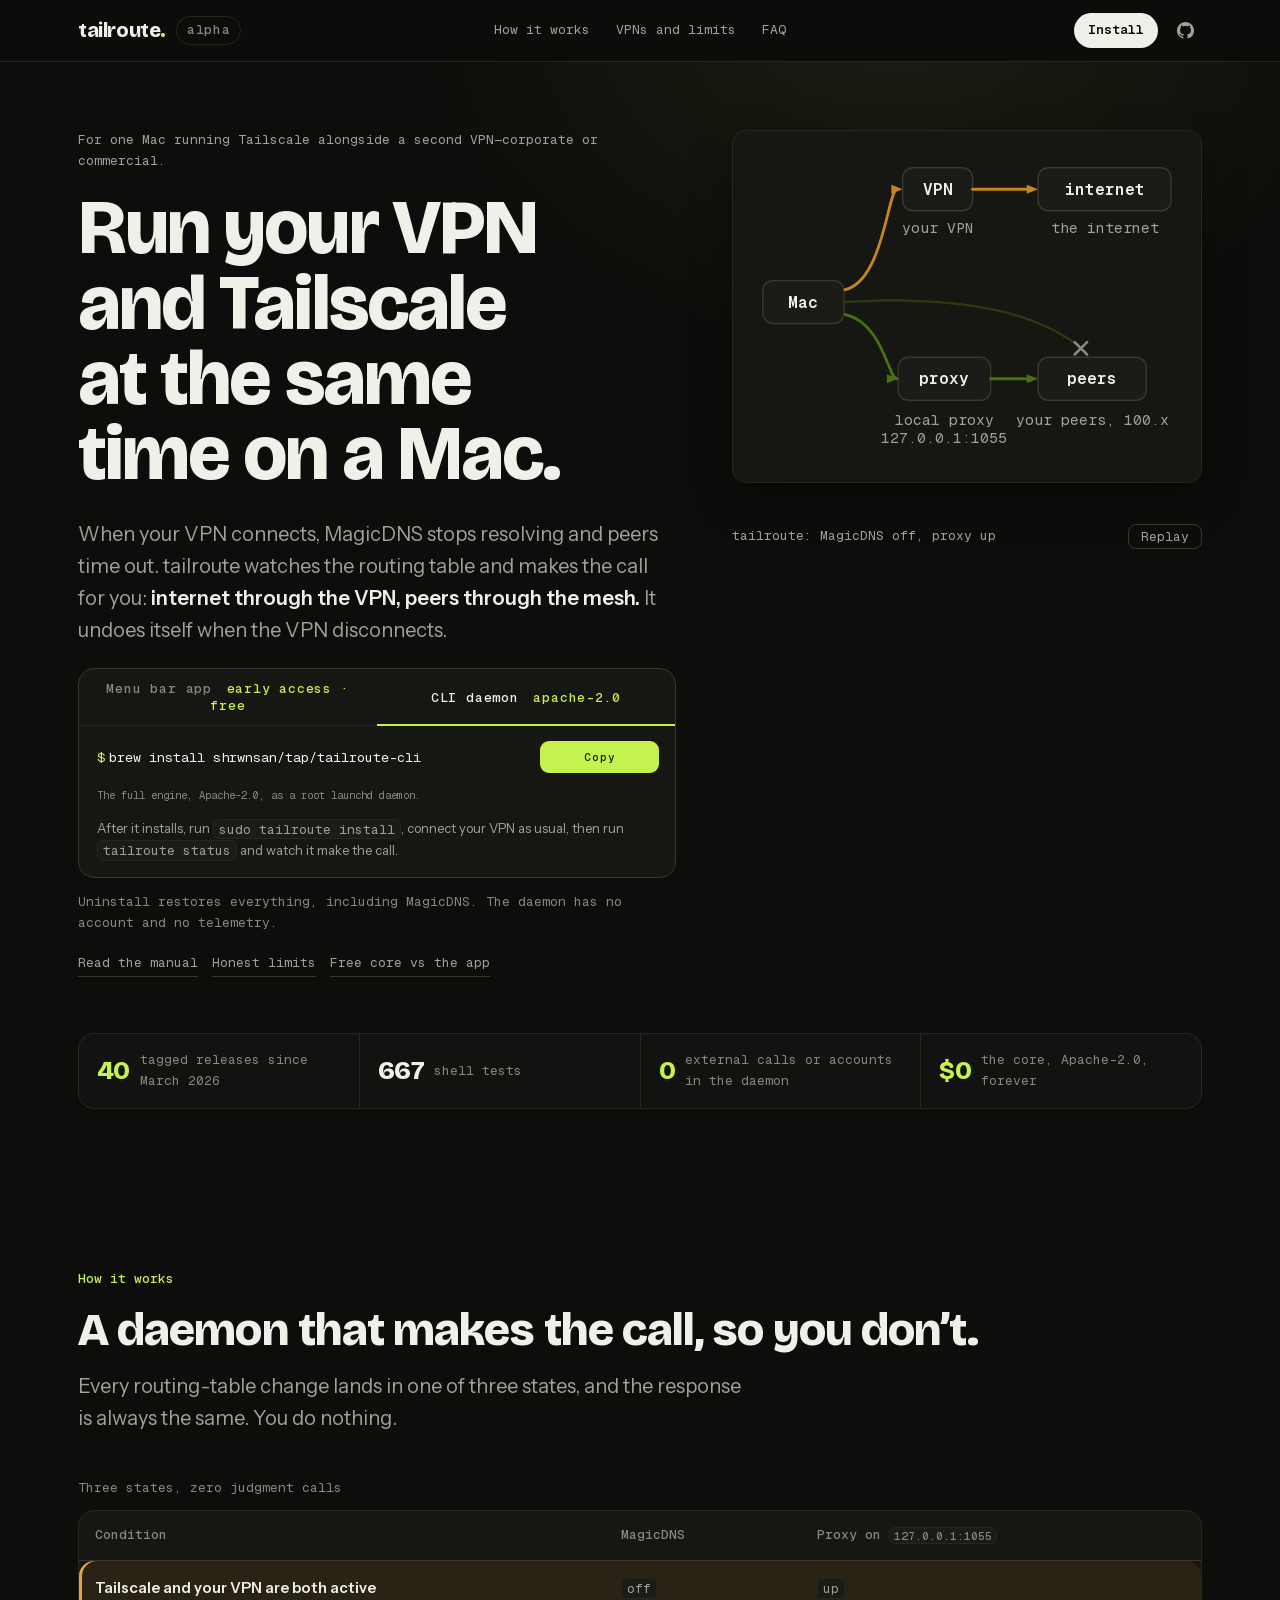
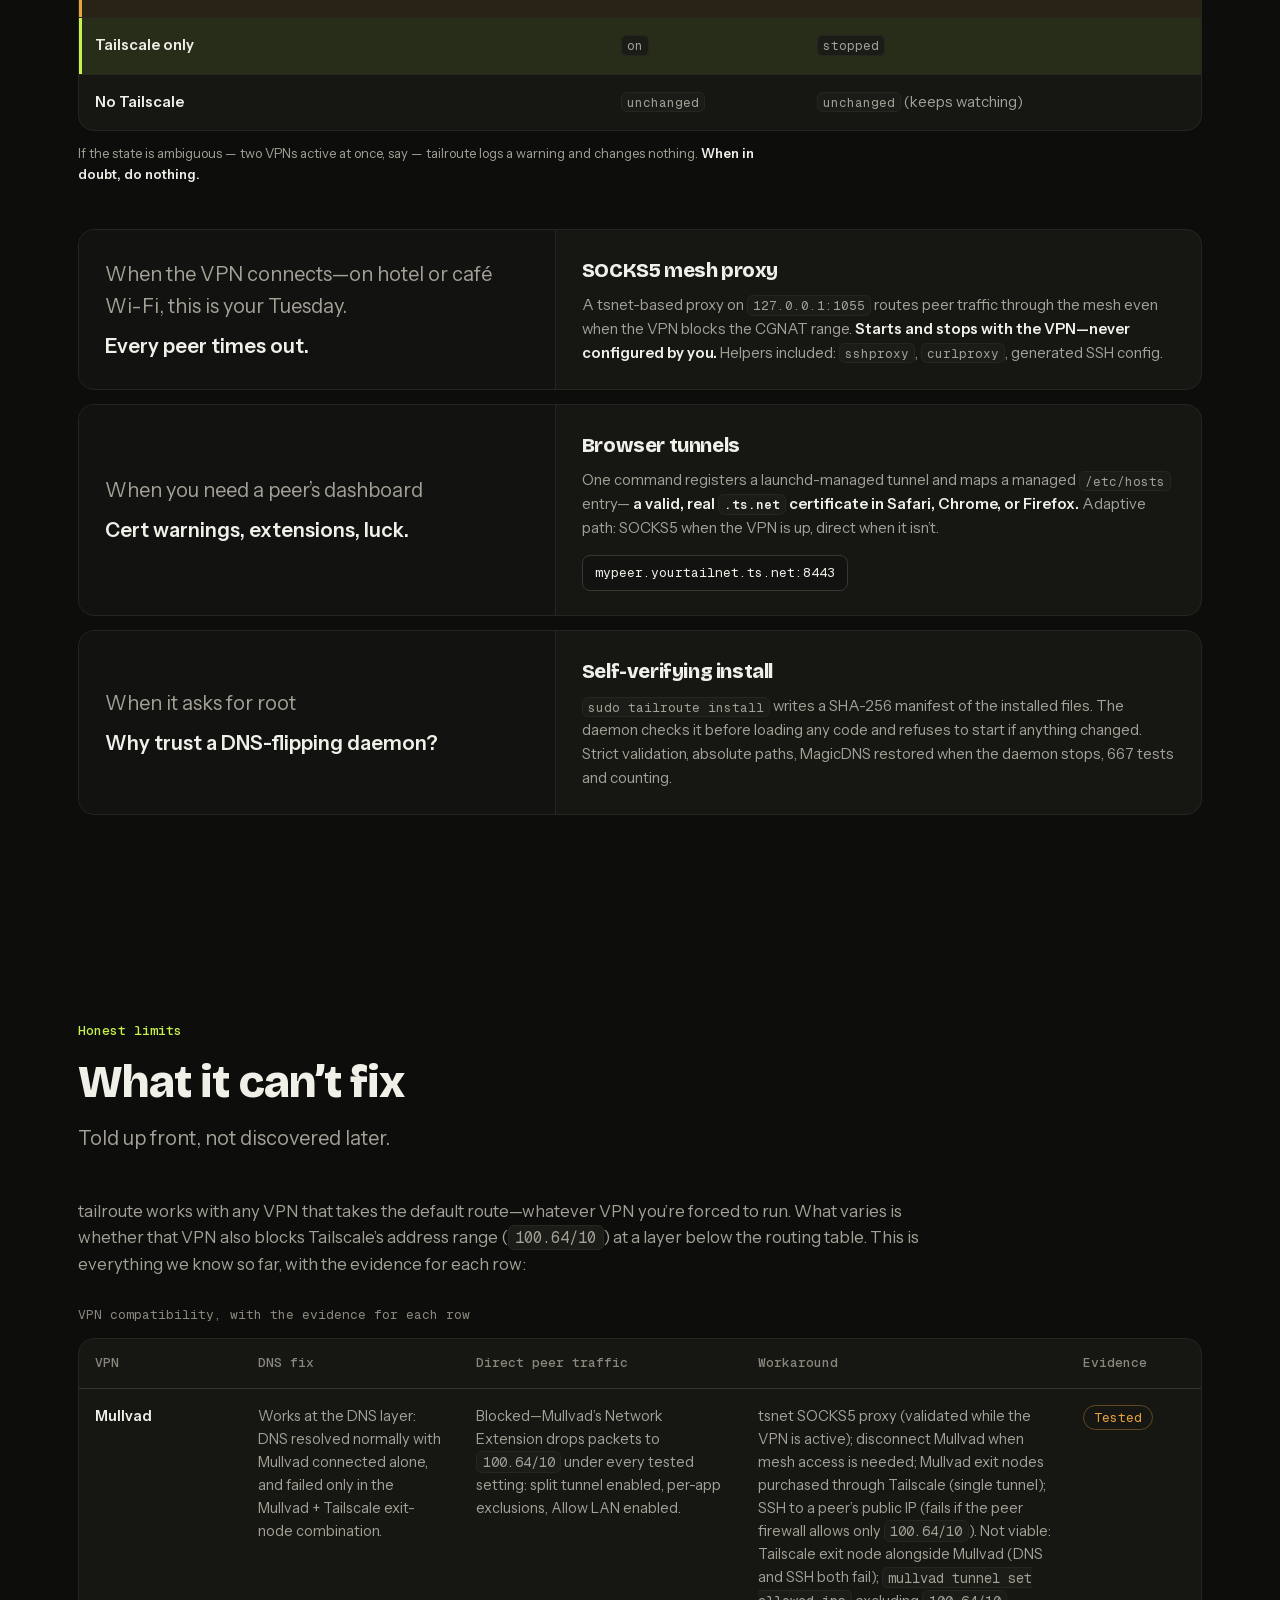
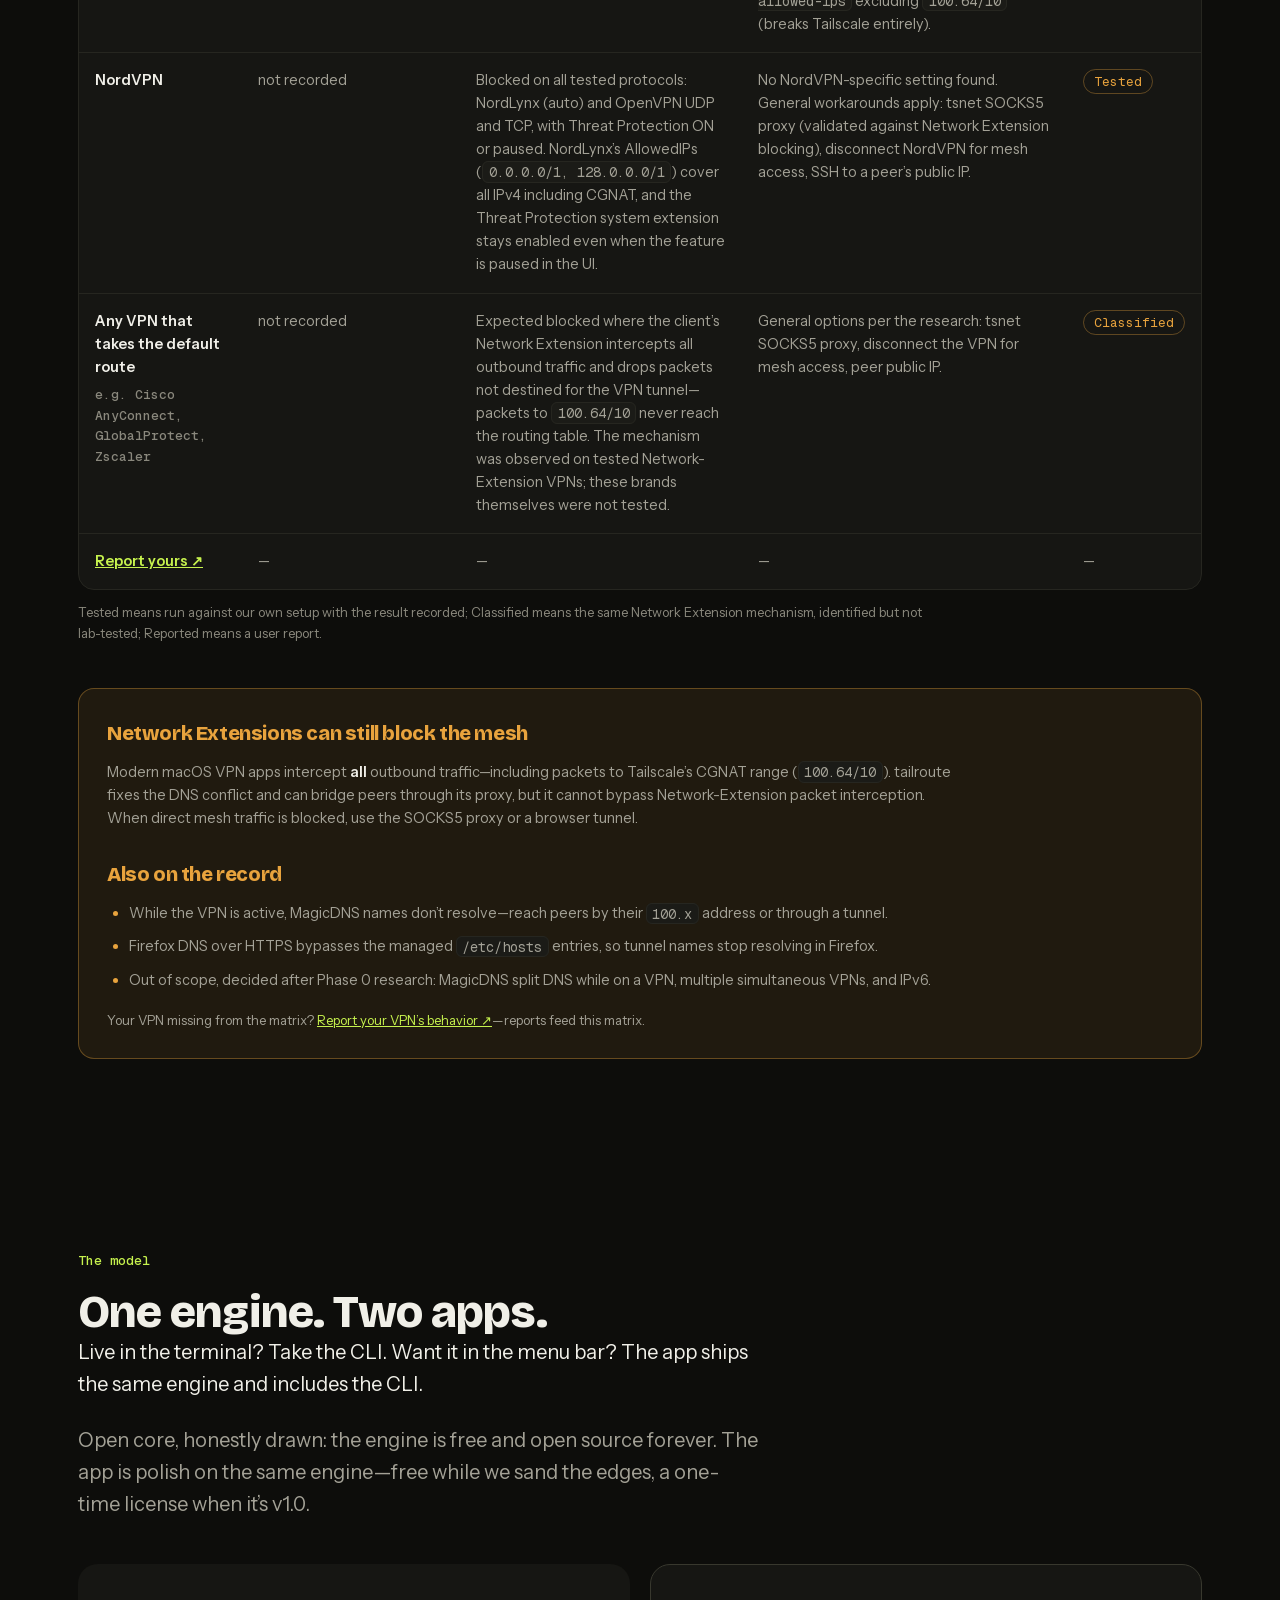
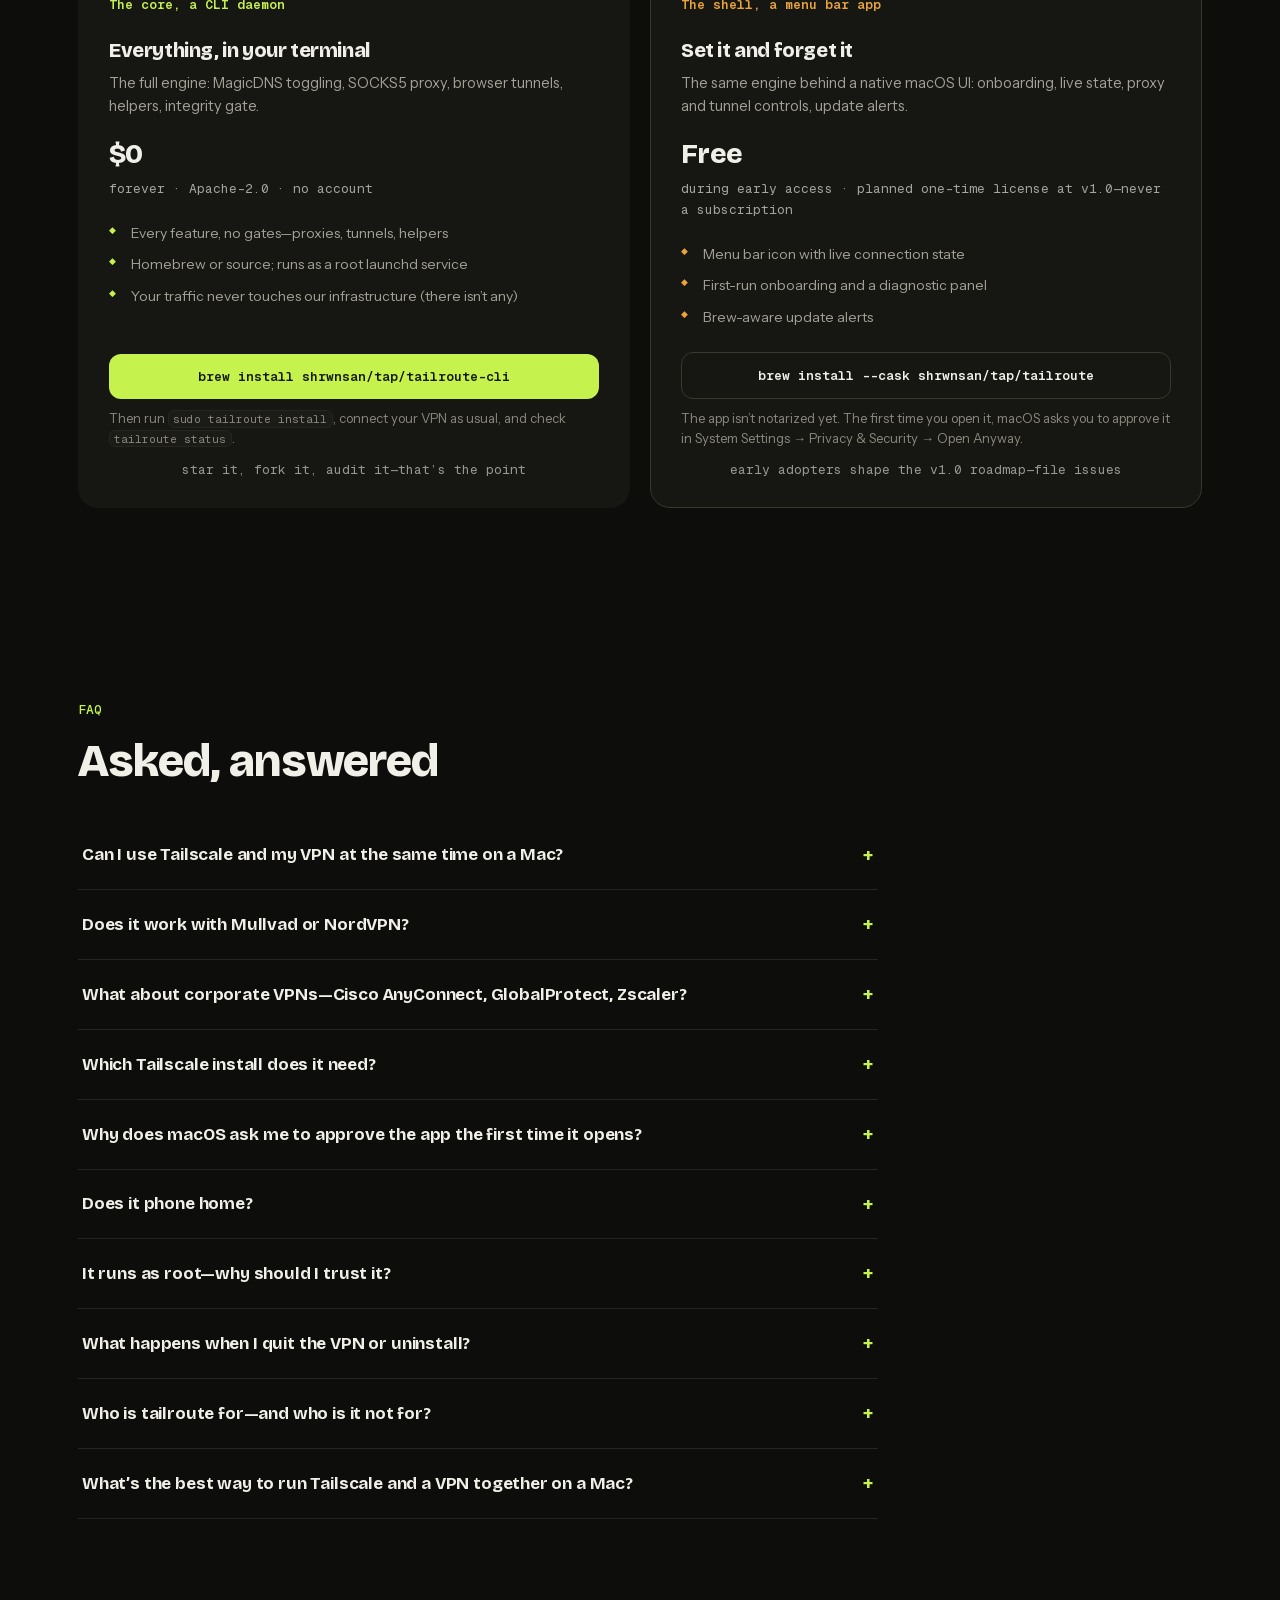
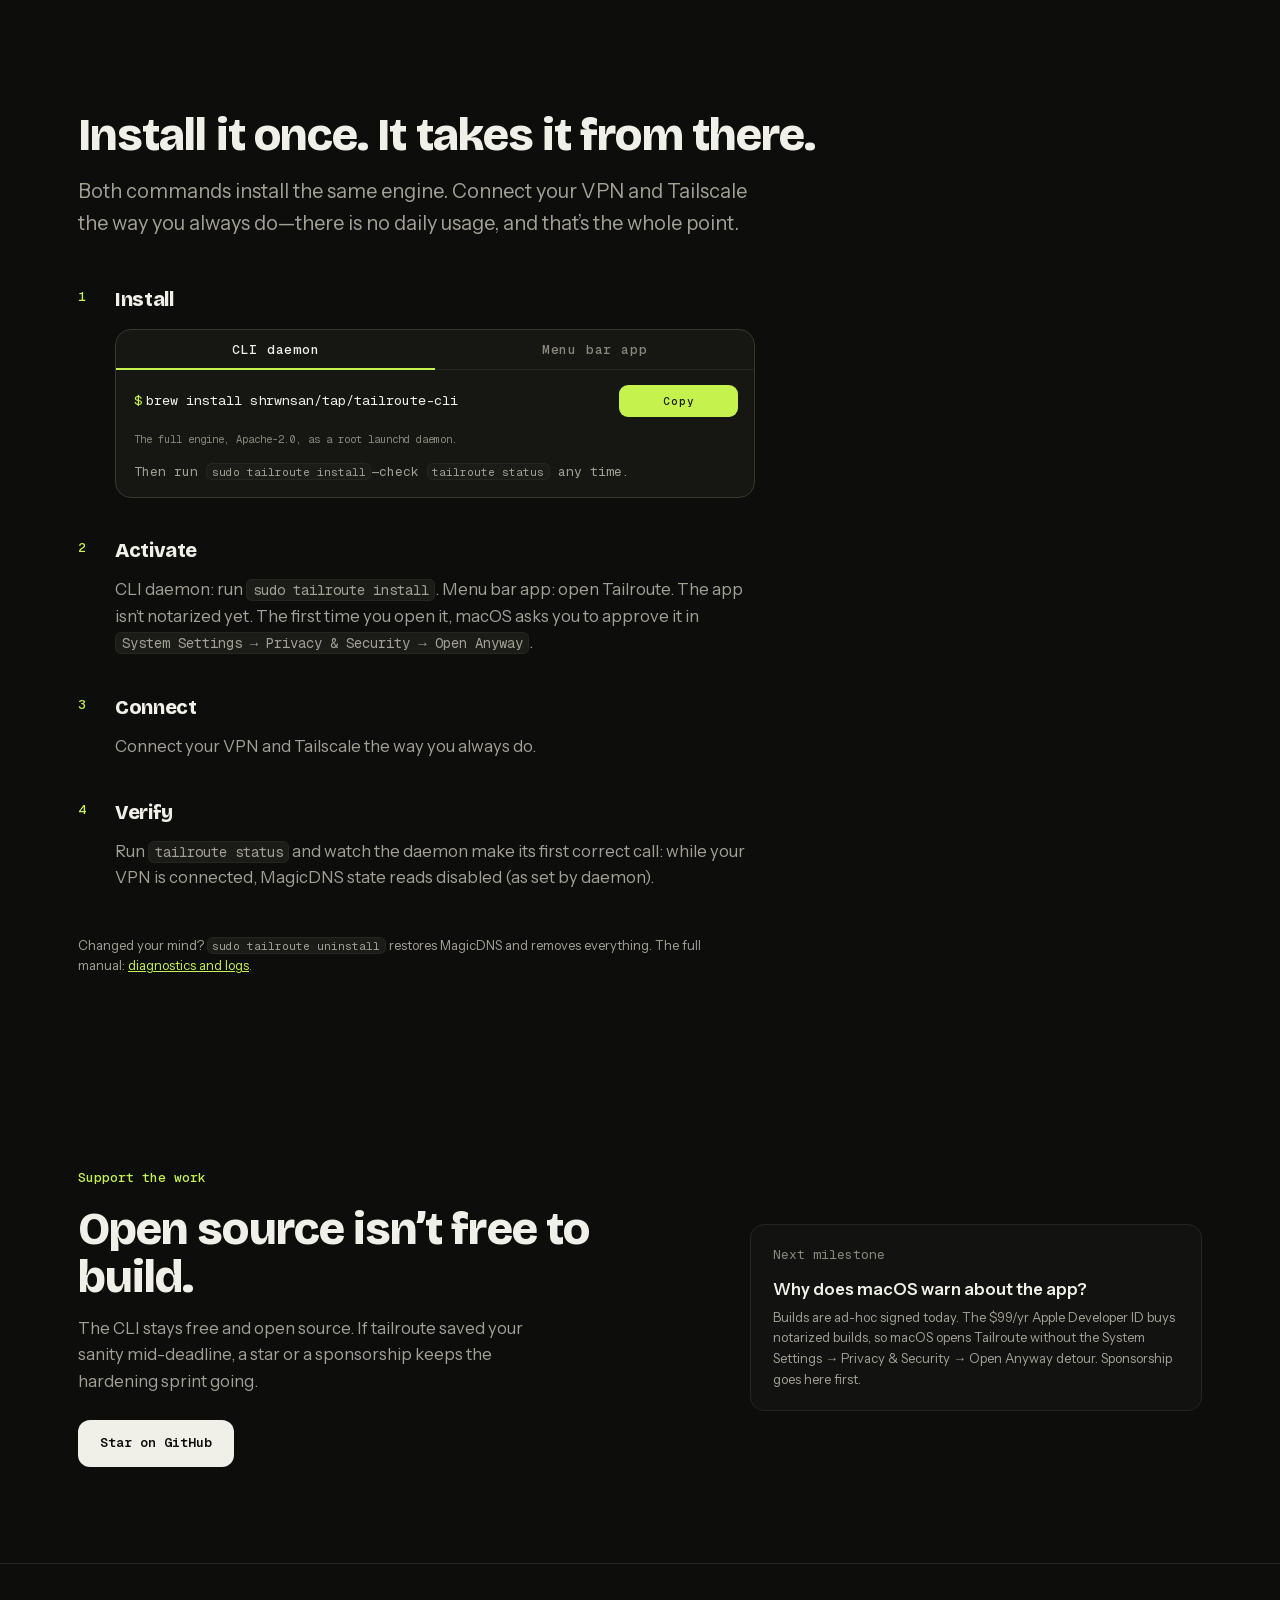
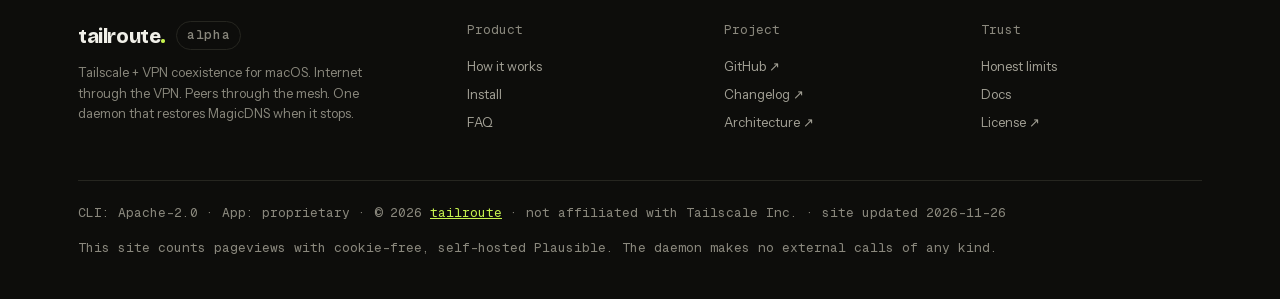
==== commit c5b151d8: "site: deploy 86c0c3b from main" ====
--- a/index.html
+++ b/index.html
@@ -675,7 +675,6 @@
   #limits .compat tbody td::before { content: attr(data-l); display: block; margin-bottom: 4px; font-family: var(--font-mono); font-size: var(--step--1); font-weight: 500; color: var(--vpn); }
   #limits .honest { padding: 20px; }
 }
-#faq { padding-top: 0; }
 
 /* ============ FAQ ============ */
 .faq { max-width: 800px; margin-top: 36px; }
@@ -1010,50 +1009,6 @@
   </section>
 <!-- /region:features -->
 
-
-<!-- region:core owner:core -->
-  <!-- OPEN CORE SPLIT -->
-  <section class="split" id="core">
-    <div class="wrap">
-      <p class="k">The model</p>
-      <h2 class="">One engine. Two apps.</h2>
-      <p class="choose">Live in the terminal? Take the CLI. Want it in the menu bar? The app ships the same engine and includes the CLI.</p>
-      <p class="lede">Open core, honestly drawn: the engine is free and open source forever. The app is polish on the same engine—free while we sand the edges, a one-time license when it&rsquo;s v1.0.</p>
-
-      <div class="split-cards">
-        <div class="sc core">
-          <p class="sc-tag">The core, a CLI daemon</p>
-          <h3>Everything, in your terminal</h3>
-          <p class="sc-body">The full engine: MagicDNS toggling, SOCKS5 proxy, browser tunnels, helpers, integrity gate.</p>
-          <p class="price">$0 <small>forever · Apache-2.0 · no account</small></p>
-          <ul>
-            <li>Every feature, no gates—proxies, tunnels, helpers</li>
-            <li>Homebrew or source; runs as a root launchd service</li>
-            <li>Your traffic never touches our infrastructure (there isn&rsquo;t any)</li>
-          </ul>
-          <button class="sc-btn" type="button" data-copy="brew install shrwnsan/tap/tailroute-cli">brew install shrwnsan/tap/tailroute-cli</button>
-          <p class="sc-note">Then run <code>sudo tailroute install</code>, connect your VPN as usual, and check <code>tailroute status</code>.</p>
-          <p class="sc-foot">star it, fork it, audit it—that&rsquo;s the point</p>
-        </div>
-
-        <div class="sc app">
-          <p class="sc-tag">The shell, a menu bar app</p>
-          <h3>Set it and forget it</h3>
-          <p class="sc-body">The same engine behind a native macOS UI: onboarding, live state, proxy and tunnel controls, update alerts.</p>
-          <p class="price">Free <small>during early access · planned one-time license at v1.0—never a subscription</small></p>
-          <ul>
-            <li>Menu bar icon with live connection state</li>
-            <li>First-run onboarding and a diagnostic panel</li>
-            <li>Brew-aware update alerts</li>
-          </ul>
-          <button class="sc-btn" type="button" data-copy="brew install --cask shrwnsan/tap/tailroute">brew install --cask shrwnsan/tap/tailroute</button>
-          <p class="sc-note gk-note">The app isn’t notarized yet. The first time you open it, macOS asks you to approve it in System Settings → Privacy & Security → Open Anyway.</p>
-          <p class="sc-foot">early adopters shape the v1.0 roadmap—file issues</p>
-        </div>
-      </div>
-    </div>
-  </section>
-<!-- /region:core -->
 
 <!-- region:limits owner:limits -->
   <!-- HONESTY -->
@@ -1124,6 +1079,50 @@
     </div>
   </section>
 <!-- /region:limits -->
+
+<!-- region:core owner:core -->
+  <!-- OPEN CORE SPLIT -->
+  <section class="split" id="core">
+    <div class="wrap">
+      <p class="k">The model</p>
+      <h2 class="">One engine. Two apps.</h2>
+      <p class="choose">Live in the terminal? Take the CLI. Want it in the menu bar? The app ships the same engine and includes the CLI.</p>
+      <p class="lede">Open core, honestly drawn: the engine is free and open source forever. The app is polish on the same engine—free while we sand the edges, a one-time license when it&rsquo;s v1.0.</p>
+
+      <div class="split-cards">
+        <div class="sc core">
+          <p class="sc-tag">The core, a CLI daemon</p>
+          <h3>Everything, in your terminal</h3>
+          <p class="sc-body">The full engine: MagicDNS toggling, SOCKS5 proxy, browser tunnels, helpers, integrity gate.</p>
+          <p class="price">$0 <small>forever · Apache-2.0 · no account</small></p>
+          <ul>
+            <li>Every feature, no gates—proxies, tunnels, helpers</li>
+            <li>Homebrew or source; runs as a root launchd service</li>
+            <li>Your traffic never touches our infrastructure (there isn&rsquo;t any)</li>
+          </ul>
+          <button class="sc-btn" type="button" data-copy="brew install shrwnsan/tap/tailroute-cli">brew install shrwnsan/tap/tailroute-cli</button>
+          <p class="sc-note">Then run <code>sudo tailroute install</code>, connect your VPN as usual, and check <code>tailroute status</code>.</p>
+          <p class="sc-foot">star it, fork it, audit it—that&rsquo;s the point</p>
+        </div>
+
+        <div class="sc app">
+          <p class="sc-tag">The shell, a menu bar app</p>
+          <h3>Set it and forget it</h3>
+          <p class="sc-body">The same engine behind a native macOS UI: onboarding, live state, proxy and tunnel controls, update alerts.</p>
+          <p class="price">Free <small>during early access · planned one-time license at v1.0—never a subscription</small></p>
+          <ul>
+            <li>Menu bar icon with live connection state</li>
+            <li>First-run onboarding and a diagnostic panel</li>
+            <li>Brew-aware update alerts</li>
+          </ul>
+          <button class="sc-btn" type="button" data-copy="brew install --cask shrwnsan/tap/tailroute">brew install --cask shrwnsan/tap/tailroute</button>
+          <p class="sc-note gk-note">The app isn’t notarized yet. The first time you open it, macOS asks you to approve it in System Settings → Privacy & Security → Open Anyway.</p>
+          <p class="sc-foot">early adopters shape the v1.0 roadmap—file issues</p>
+        </div>
+      </div>
+    </div>
+  </section>
+<!-- /region:core -->
 
 <!-- region:faq owner:faq -->
   <!-- FAQ -->
@@ -1284,35 +1283,6 @@
   </script>
 <!-- /region:faq -->
 
-<!-- region:support owner:support -->
-  <!-- SUPPORT -->
-<section id="support">
-    <div class="wrap">
-      <div class="sup-card">
-        <div>
-          <p class="k">Support the work</p>
-          <h2>Open source isn&rsquo;t free to build.</h2>
-          <p class="sup-note">The CLI stays free and open source. If tailroute saved your sanity mid-deadline, a star or a sponsorship keeps the hardening sprint going.</p>
-          <div class="sup-actions">
-            <a class="btn-solid" href="https://github.com/shrwnsan/tailroute-cli" target="_blank" rel="noopener">Star on GitHub</a>
-            <!-- TODO: uncomment once a channel is live
-            <a class="btn-ghost2" href="https://github.com/sponsors/shrwnsan" target="_blank" rel="noopener">♥ GitHub Sponsors</a>
-            <a class="btn-ghost2" href="https://www.ko-fi.com/YOUR_HANDLE" target="_blank" rel="noopener">Ko-fi</a>
-            -->
-          </div>
-        </div>
-        <div class="milestone">
-          <p>Next milestone</p>
-          <b>Why does macOS warn about the app?</b>
-          <div class="gk-note">Builds are ad-hoc signed today. The $99/yr Apple Developer ID buys notarized builds, so macOS opens Tailroute without the System Settings &rarr; Privacy &amp; Security &rarr; Open Anyway detour. Sponsorship goes here first.<span class="vh">The app isn&rsquo;t notarized yet. The first time you open it, macOS asks you to approve it in System Settings &rarr; Privacy &amp; Security &rarr; Open Anyway.</span></div>
-        </div>
-      </div>
-    </div>
-  </section>
-<!-- /region:support -->
-
-</main>
-
 <!-- region:finale owner:finale -->
   <!-- FINAL INSTALL -->
 <section id="install" class="finale">
@@ -1362,6 +1332,35 @@
 </section>
 <!-- /region:finale -->
 
+<!-- region:support owner:support -->
+  <!-- SUPPORT -->
+<section id="support">
+    <div class="wrap">
+      <div class="sup-card">
+        <div>
+          <p class="k">Support the work</p>
+          <h2>Open source isn&rsquo;t free to build.</h2>
+          <p class="sup-note">The CLI stays free and open source. If tailroute saved your sanity mid-deadline, a star or a sponsorship keeps the hardening sprint going.</p>
+          <div class="sup-actions">
+            <a class="btn-solid" href="https://github.com/shrwnsan/tailroute-cli" target="_blank" rel="noopener">Star on GitHub</a>
+            <!-- TODO: uncomment once a channel is live
+            <a class="btn-ghost2" href="https://github.com/sponsors/shrwnsan" target="_blank" rel="noopener">♥ GitHub Sponsors</a>
+            <a class="btn-ghost2" href="https://www.ko-fi.com/YOUR_HANDLE" target="_blank" rel="noopener">Ko-fi</a>
+            -->
+          </div>
+        </div>
+        <div class="milestone">
+          <p>Next milestone</p>
+          <b>Why does macOS warn about the app?</b>
+          <div class="gk-note">Builds are ad-hoc signed today. The $99/yr Apple Developer ID buys notarized builds, so macOS opens Tailroute without the System Settings &rarr; Privacy &amp; Security &rarr; Open Anyway detour. Sponsorship goes here first.<span class="vh">The app isn&rsquo;t notarized yet. The first time you open it, macOS asks you to approve it in System Settings &rarr; Privacy &amp; Security &rarr; Open Anyway.</span></div>
+        </div>
+      </div>
+    </div>
+  </section>
+<!-- /region:support -->
+
+</main>
+
 <!-- region:footer owner:footer -->
 <footer>
   <div class="wrap">
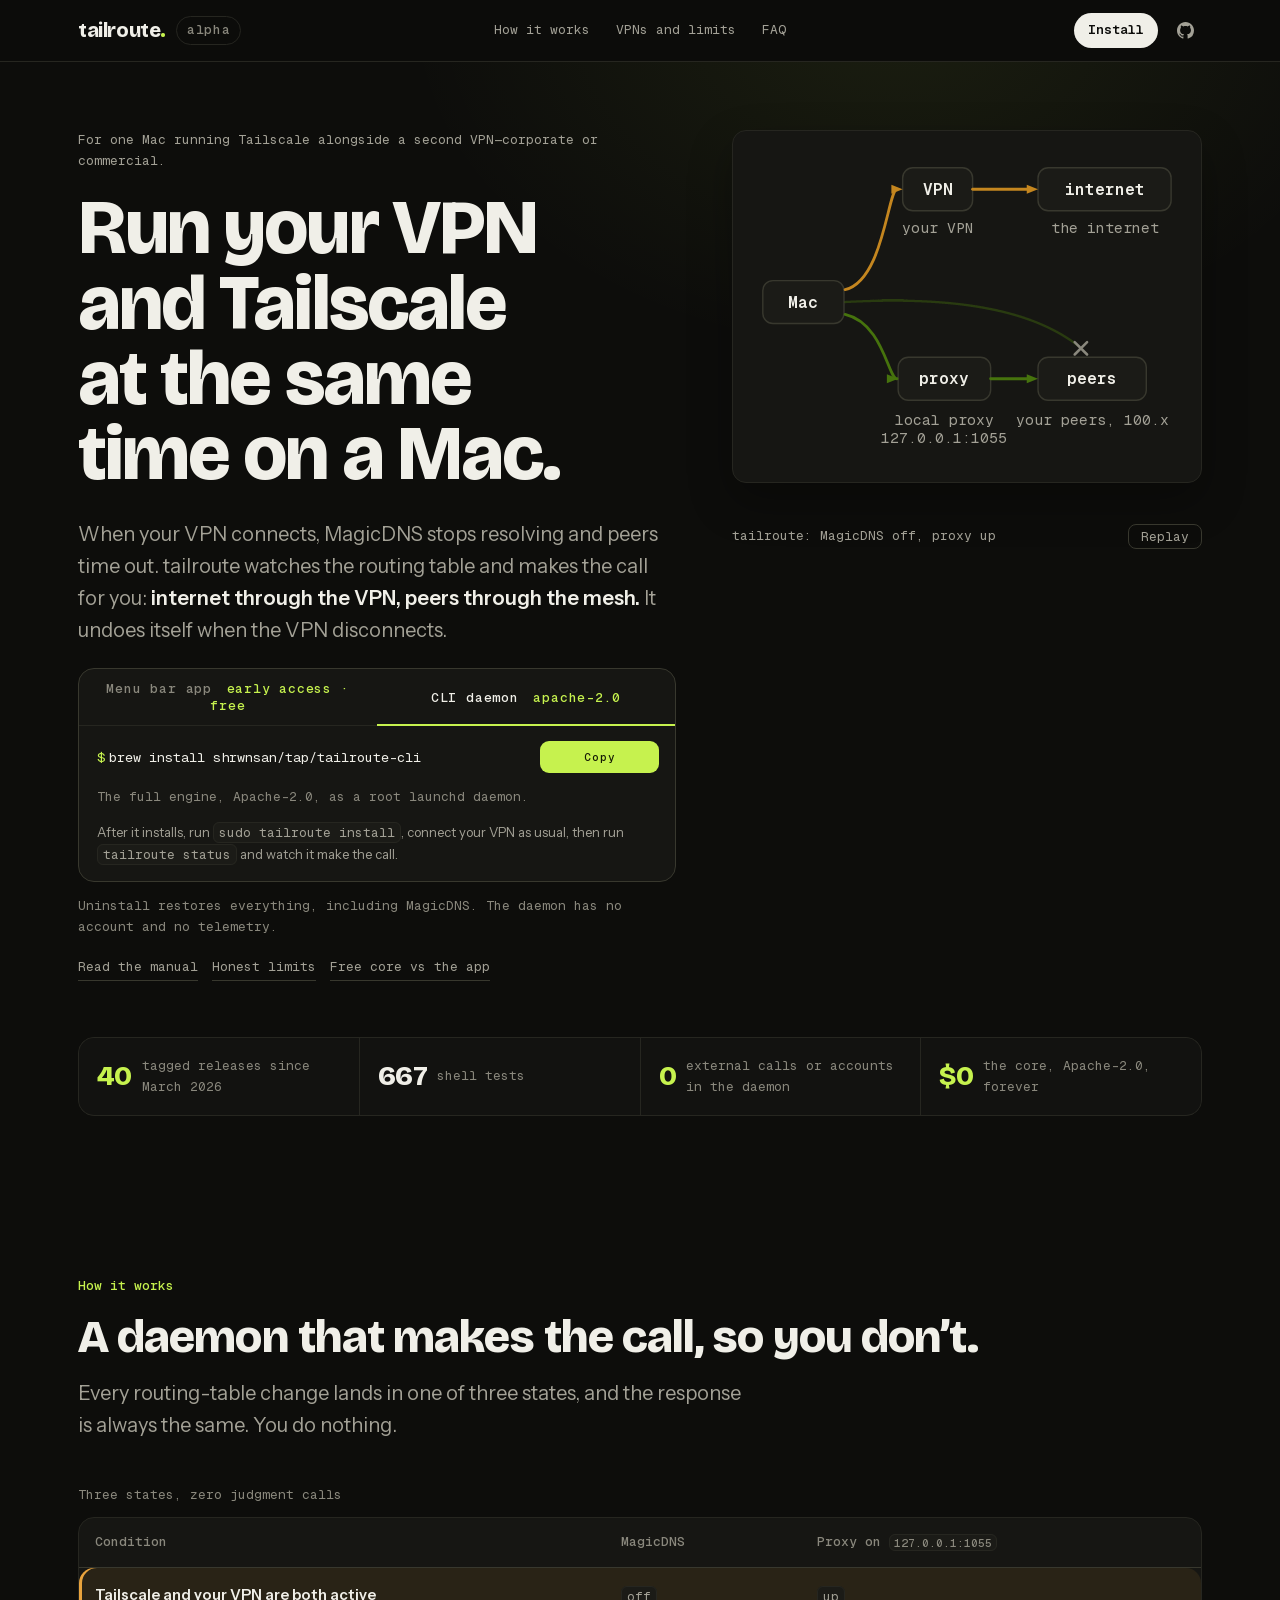
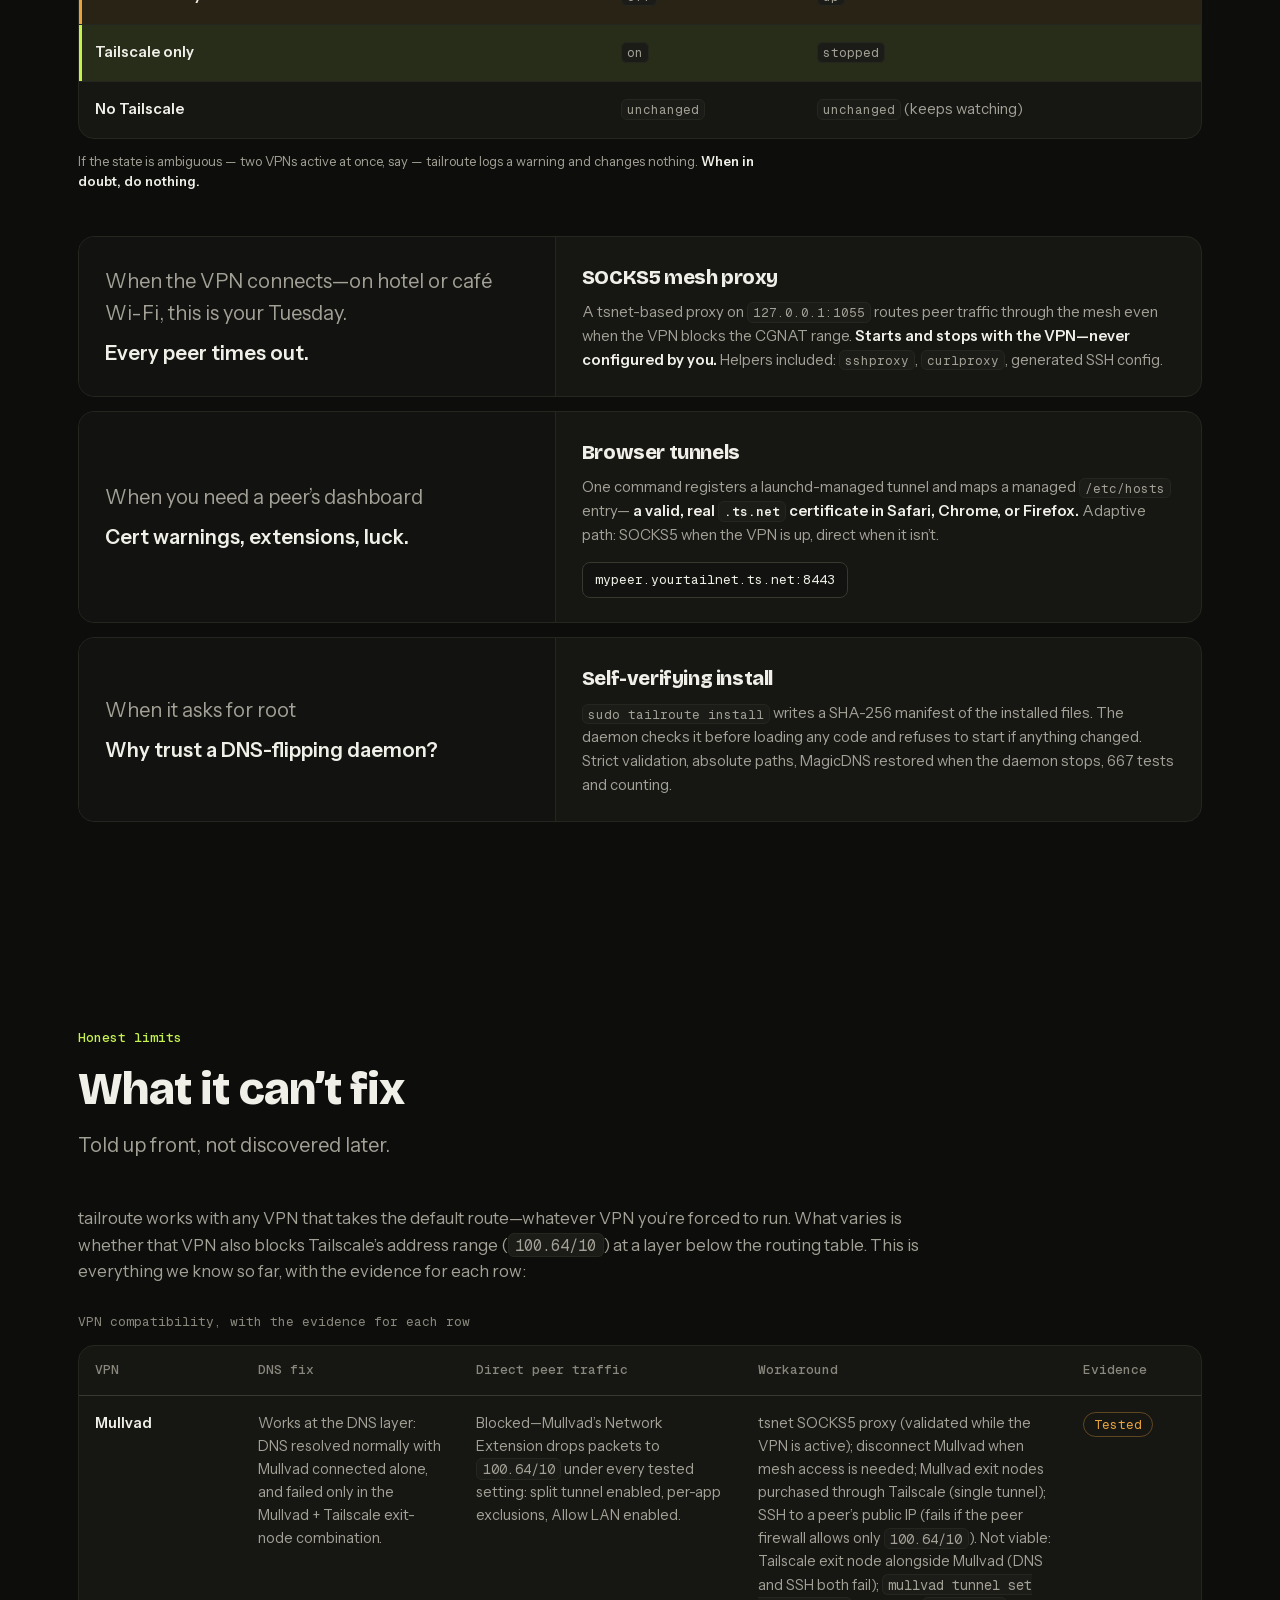
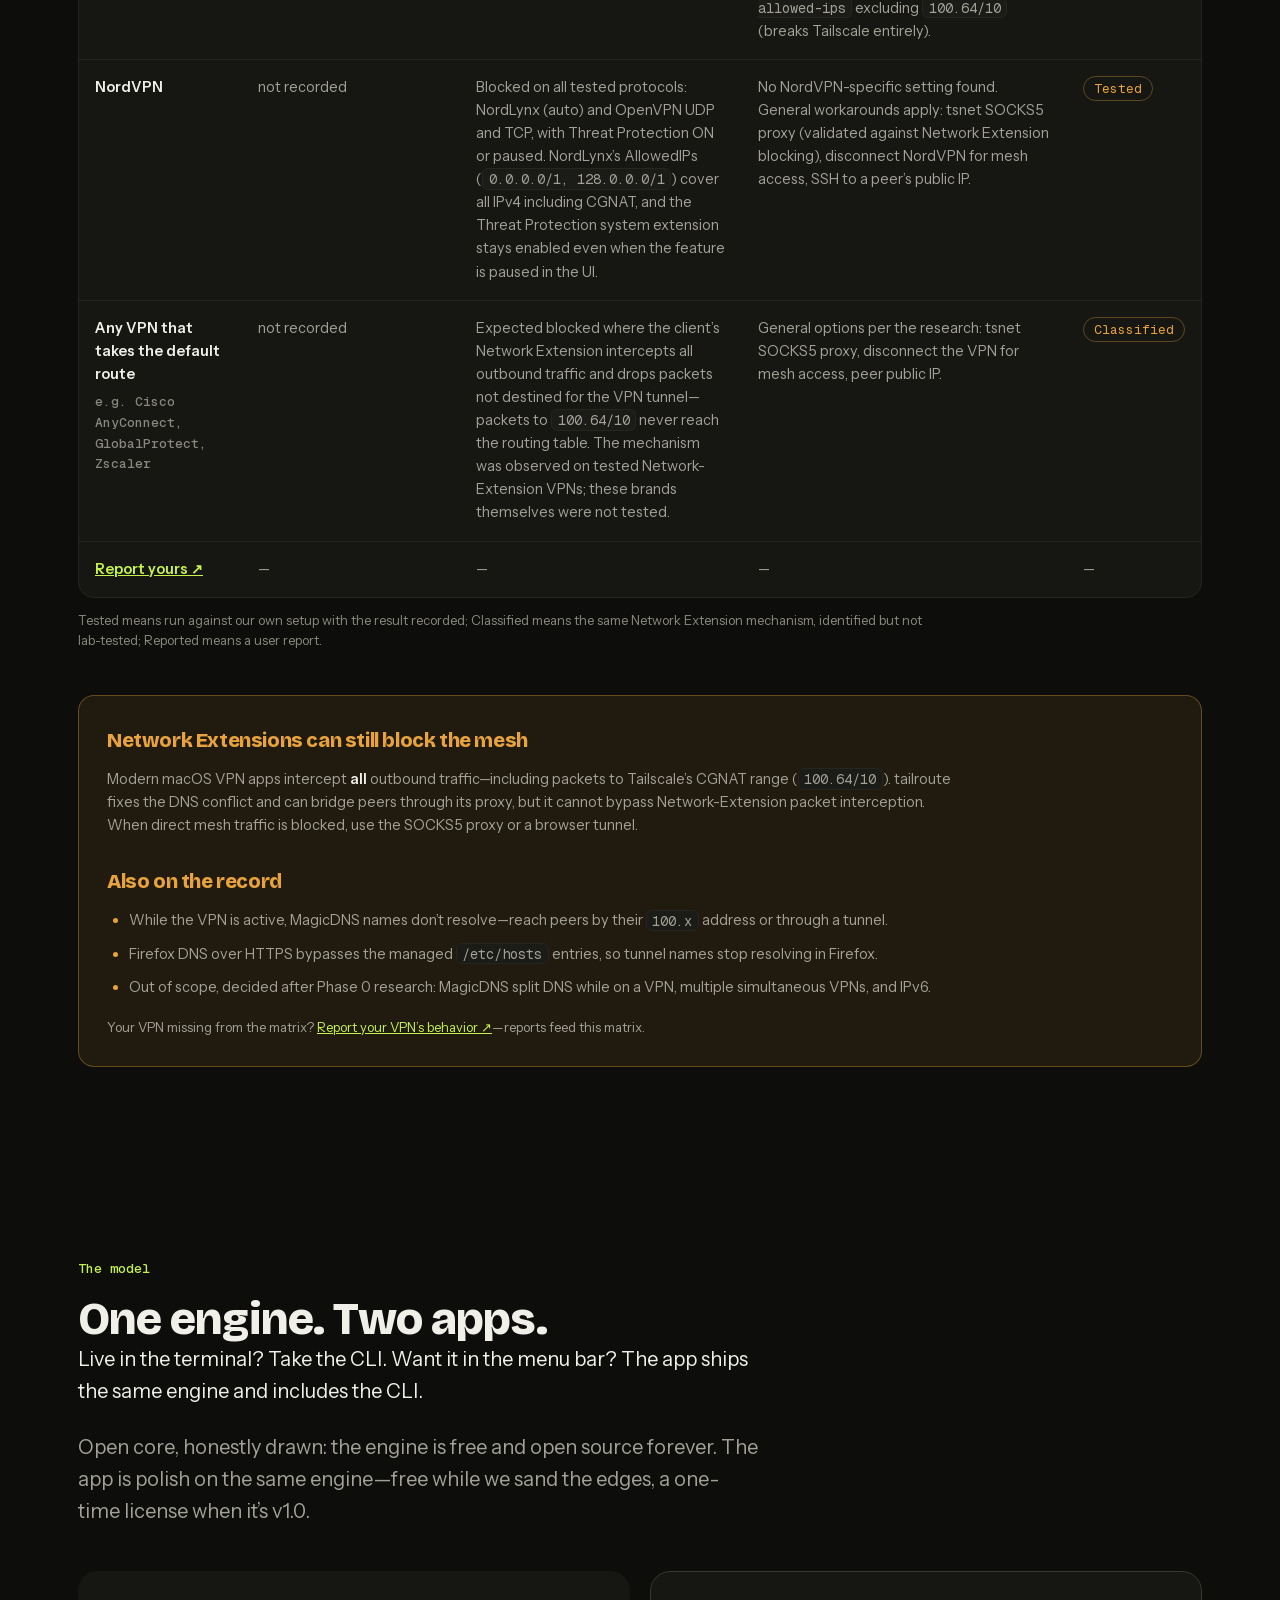
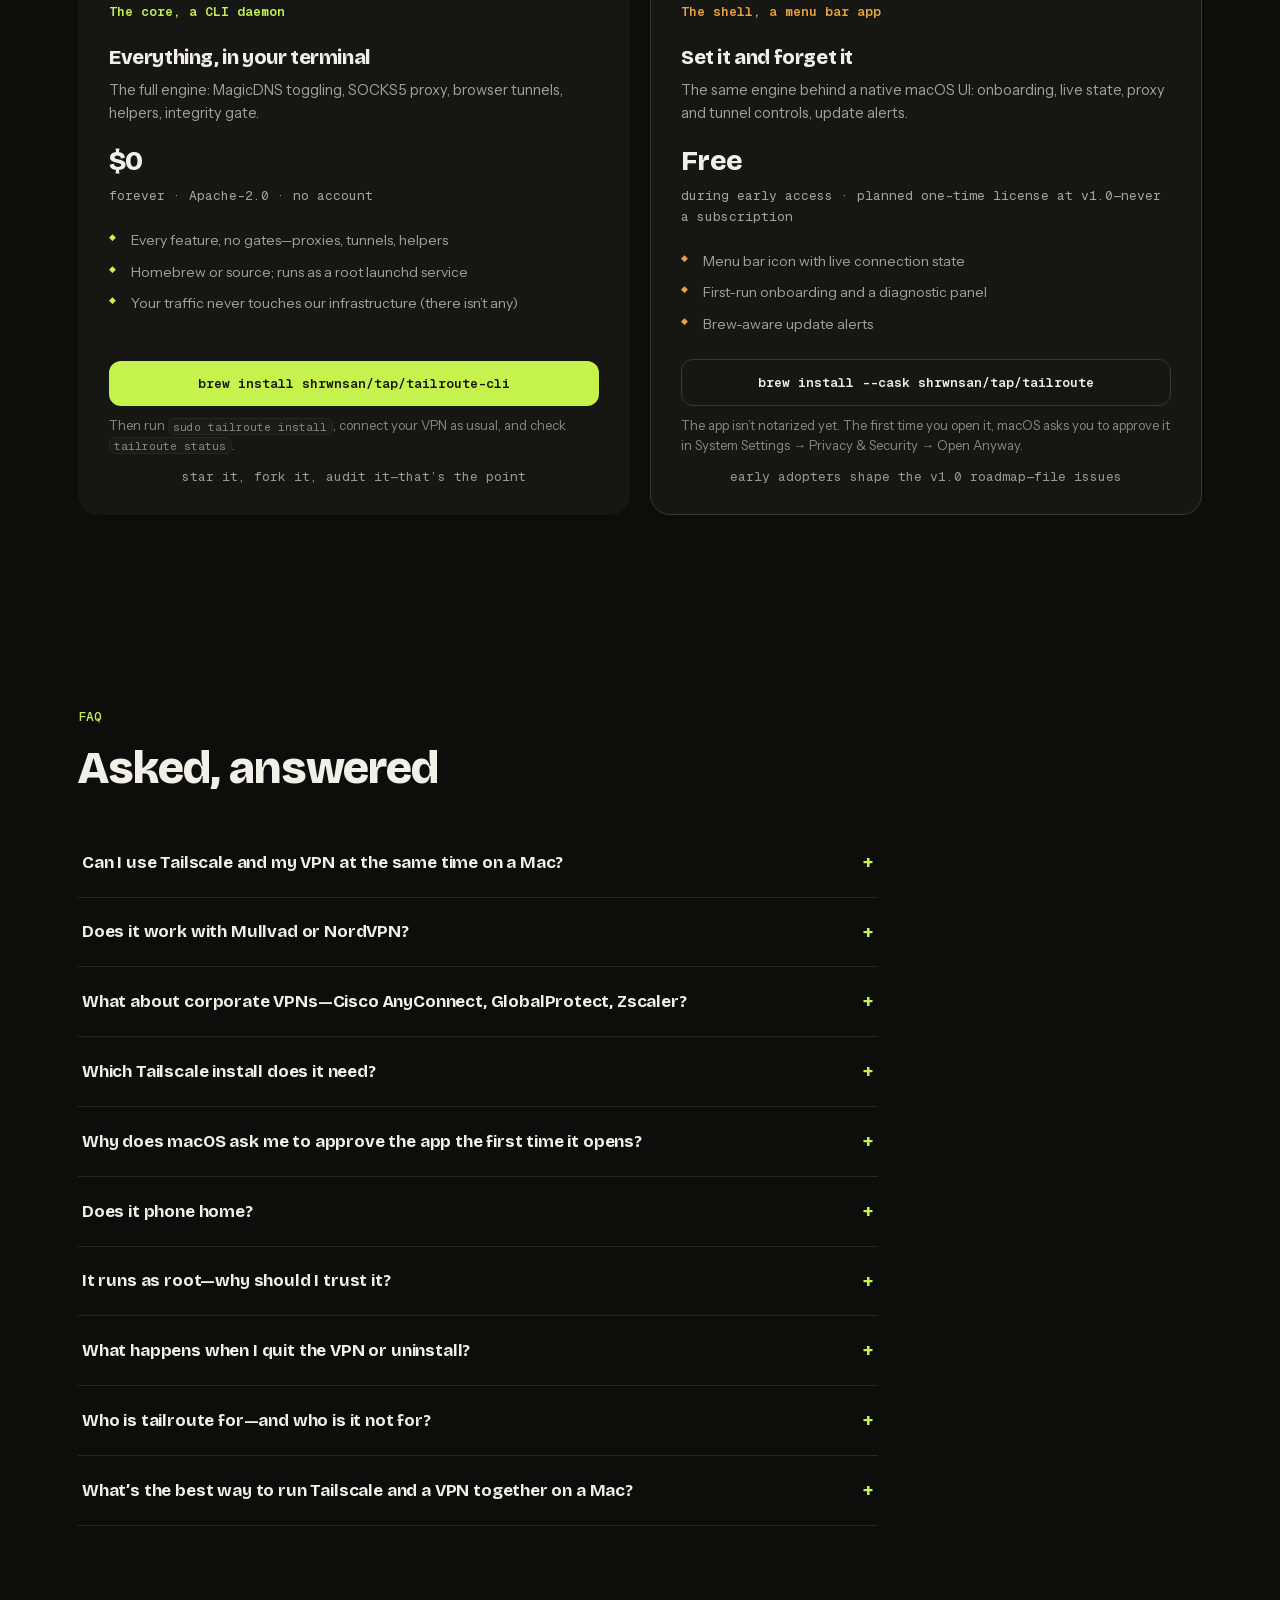
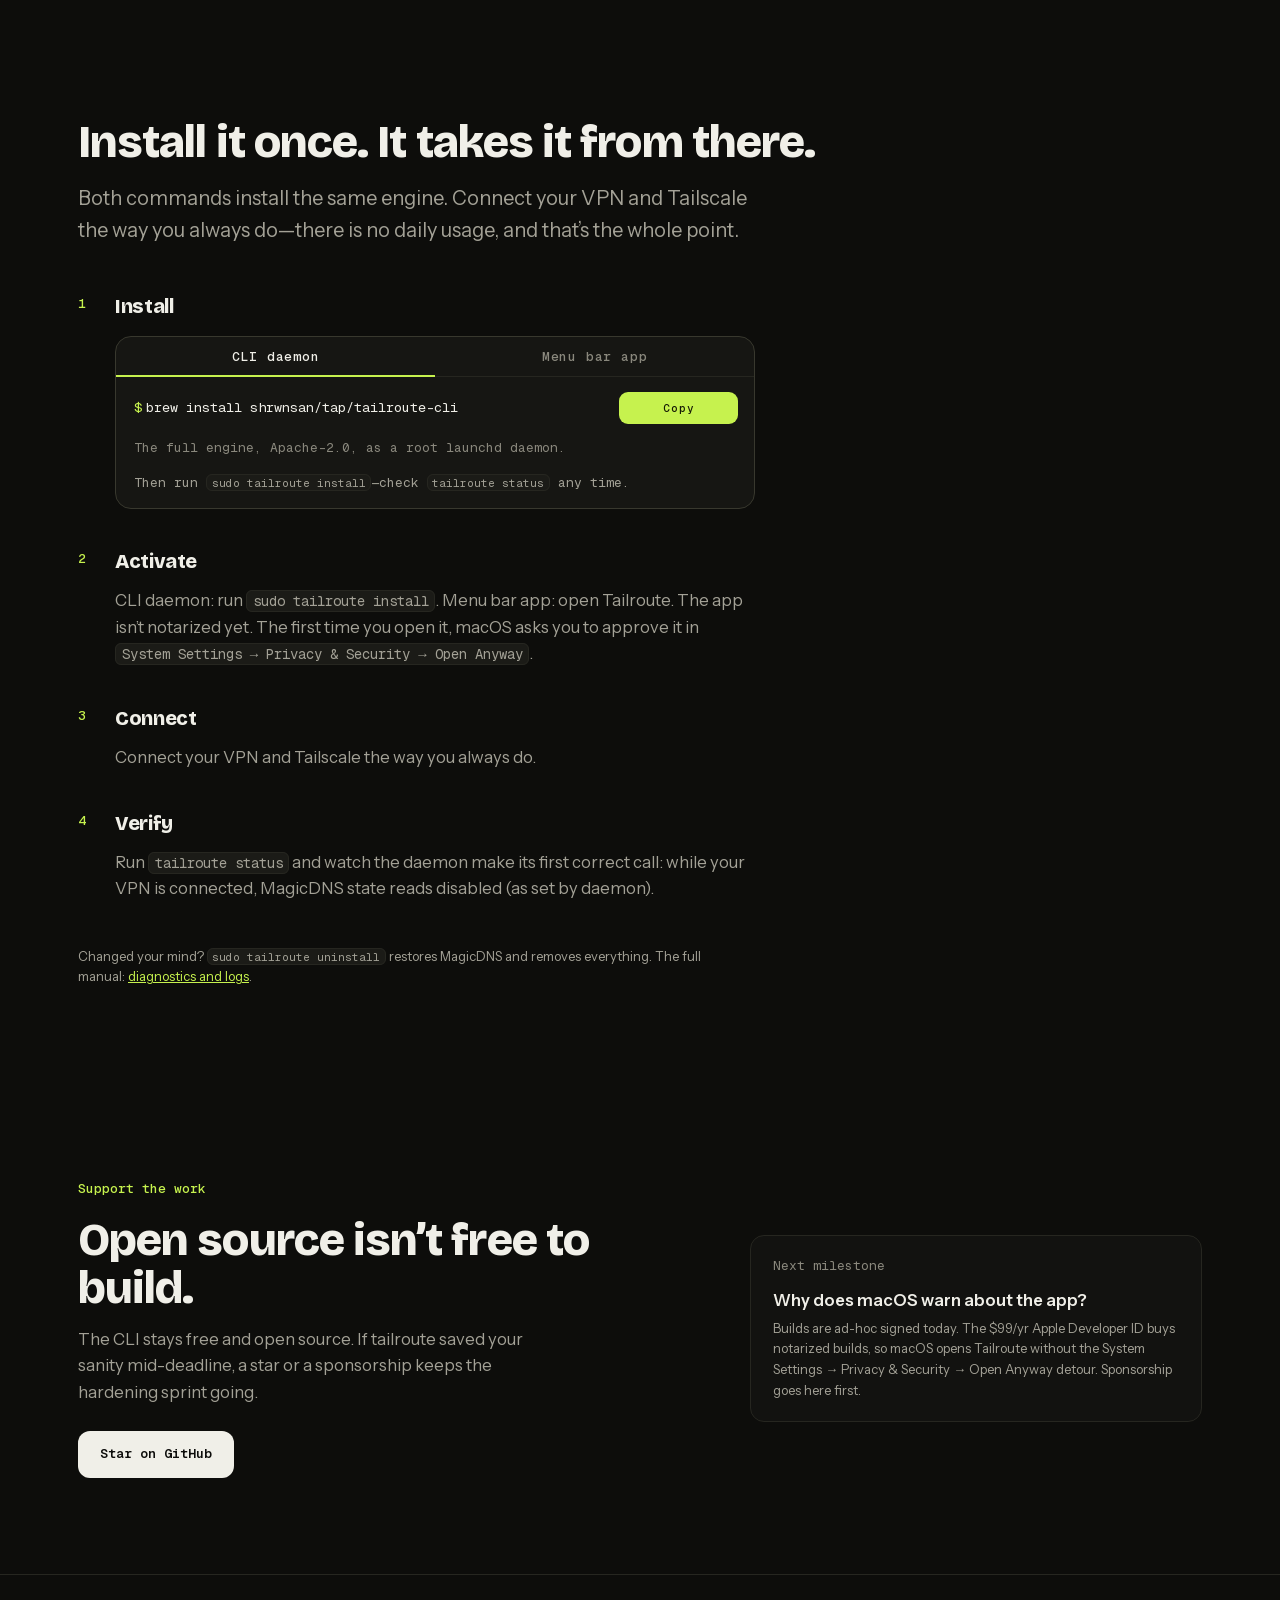
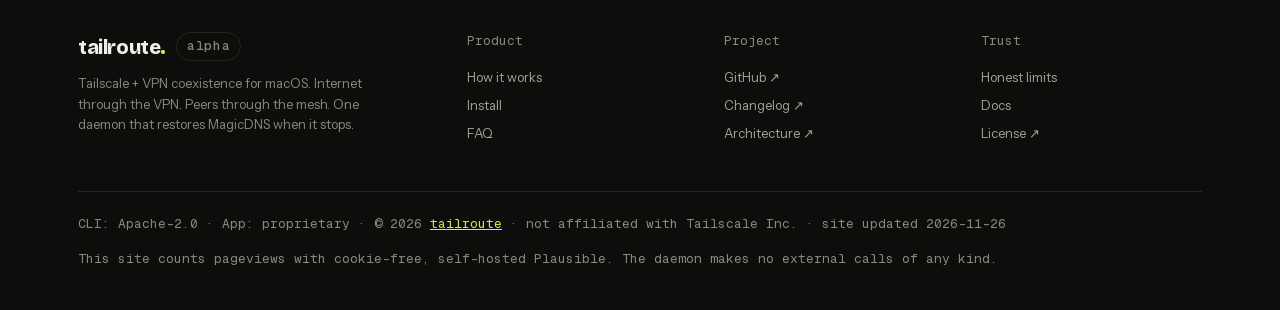
==== commit 50a4ac5a: "site: deploy 8753442 from main" ====
--- a/index.html
+++ b/index.html
@@ -160,10 +160,7 @@
   --font-body: "Instrument Sans", sans-serif;
   --font-mono: "Geist Mono", monospace;
 
-  /* paper tokens: used by the light core cards until that section moves to dark surfaces */
-  --paper: #f4f2ea;
-  --paper-ink: #15150f;
-  --paper-dim: #5d5c52;
+  --shadow: rgba(0, 0, 0, 0.5);
 }
 * { margin: 0; padding: 0; box-sizing: border-box; }
 html { scroll-behavior: smooth; }
@@ -232,7 +229,7 @@
 .nav-menu[open] summary { position: fixed; top: 13px; right: 28px; z-index: 72; }
 .nav-menu[open] .i-menu { opacity: 0; }
 .nav-menu[open] .i-x { opacity: 1; color: var(--text); }
-.nav-panel { position: absolute; top: calc(100% + 10px); right: 0; min-width: 220px; background: var(--surface-3); border: 1px solid var(--line); border-radius: 14px; box-shadow: 0 24px 60px rgba(0,0,0,0.5); padding: 8px; z-index: 70; }
+.nav-panel { position: absolute; top: calc(100% + 10px); right: 0; min-width: 220px; background: var(--surface-3); border: 1px solid var(--line); border-radius: 14px; box-shadow: 0 24px 60px var(--shadow); padding: 8px; z-index: 70; }
 .nav-panel a { display: block; padding: 12px 14px; border-radius: 9px; font-family: var(--font-mono); font-size: var(--step--1); color: var(--text-dim); text-decoration: none; transition: color 0.15s ease, background-color 0.15s ease; }
 @media (hover: hover) and (pointer: fine) {
   /* hover touches colour only, never position or size */
@@ -292,7 +289,7 @@
 .install-panel[hidden] { display: none; }
 .install-cmd { font-family: var(--font-mono); font-size: 0.82em; flex: 1 1 300px; white-space: pre-wrap; overflow-x: auto; scrollbar-width: none; /* neutralise the base `code` look if a panel uses <code> */ background: none; border: none; border-radius: 0; padding: 0; }
 .install-ps1 { color: var(--mesh); margin-right: 4px; }
-.install-note { font-family: var(--font-mono); font-size: 0.64em; flex-basis: 100%; order: 3; color: var(--text-faint); }
+.install-note { font-family: var(--font-mono); font-size: var(--step--1); flex-basis: 100%; order: 3; color: var(--text-faint); }
 
 /* the active tab's label is the tab itself; the per-panel label is no-JS only */
 html.js .install-label { display: none; }
@@ -347,51 +344,24 @@
 #hero-install .install-activate code { font-size: 1em; white-space: normal; }
 html:not(.js) #hero-install .install-activate { display: block; margin-top: 8px; }
 
-/* hero product visual */
-.hero-visual { display: flex; flex-direction: column; gap: 12px; padding-top: 14px; }
-.hcard { background: var(--surface); border: 1px solid var(--line); border-radius: 14px; overflow: hidden; box-shadow: 0 18px 44px rgba(0,0,0,0.32); transition: transform 0.25s cubic-bezier(0.2,0.65,0.3,1), box-shadow 0.25s cubic-bezier(0.2,0.65,0.3,1), border-color 0.25s ease; }
-.hcard:hover, .hcard:focus-within { transform: translateY(-3px); box-shadow: 0 30px 70px rgba(0,0,0,0.45); border-color: var(--line-2); }
-.hcard .dot { filter: saturate(0.35) brightness(0.82); opacity: 0.85; transition: filter 0.25s ease, opacity 0.25s ease; }
-.hcard:hover .dot, .hcard:focus-within .dot { filter: none; opacity: 1; }
-.hcard .act { transition: filter 0.25s ease; }
-.hcard:hover .hcard-bar .act { filter: brightness(1.08); }
-.hcard-bar { display: flex; flex-wrap: wrap; align-items: center; gap: 8px 14px; padding: 9px 14px; border-bottom: 1px solid var(--line); font-family: var(--font-mono); font-size: 11px; color: var(--text-faint); }
-.hcard-bar > span:first-child { font-weight: 600; color: var(--text-dim); }
-.hcard-bar .act { color: var(--mesh-ink); background: var(--mesh); border-radius: 6px; padding: 2px 9px; font-weight: 600; }
-.hcard-bar .sp { flex: 1; }
-.hbar { position: relative; display: flex; align-items: center; padding: 11px 14px; border-bottom: 1px solid var(--line); background: rgba(255,255,255,0.02); }
-.dots { display: flex; gap: 7px; }
-.dot { width: 11px; height: 11px; border-radius: 50%; box-shadow: inset 0 0 0 1px rgba(0,0,0,0.18); }
-.dot.r { background: #ff5f57; } .dot.y { background: #febc2e; } .dot.g { background: #28c840; }
-.hbar-title { position: absolute; left: 50%; transform: translateX(-50%); max-width: calc(100% - 130px); overflow: hidden; text-overflow: ellipsis; white-space: nowrap; font-size: 12.5px; font-weight: 600; letter-spacing: -0.01em; color: var(--text-dim); }
-.hbar-title.mono { font-family: var(--font-mono); font-size: 11px; font-weight: 500; letter-spacing: 0; color: var(--text-faint); }
-.hcard-body { padding: 12px 14px; font-family: var(--font-mono); font-size: 11.5px; }
-.hrow { display: flex; justify-content: space-between; gap: 14px; padding: 5px 2px; color: var(--text-dim); }
-.hrow span:last-child { color: var(--text); }
-.hrow .ok { color: var(--mesh); } .hrow .warnc { color: var(--vpn); }
-.hcomment { font-size: 10.5px; color: var(--text-faint); padding: 0 2px 6px; }
+
 
 /* stat band */
 .band { display: grid; grid-template-columns: repeat(4, 1fr); gap: 1px; background: var(--line); border: 1px solid var(--line); border-radius: 16px; overflow: hidden; margin-top: 56px; }
 .stat { background: var(--surface-3); padding: 16px 18px; display: flex; align-items: center; gap: 10px; }
-.stat dd { margin: 0; order: -1; font-family: var(--font-display); font-weight: 800; font-size: 26px; letter-spacing: -0.02em; }
+.stat dd { margin: 0; order: -1; font-family: var(--font-display); font-weight: 800; font-size: var(--step-2); letter-spacing: -0.02em; }
 .stat dd i { font-style: normal; color: var(--mesh); }
 .stat dt { font-family: var(--font-mono); font-size: var(--step--1); color: var(--text-faint); flex: 1; min-width: 0; }
 
 @media (max-width: 1000px) {
   .hero-grid { grid-template-columns: 1fr; }
   .hero-grid > * { min-width: 0; }
-  .hero-visual { max-width: 560px; padding-top: 0; }
   .band { grid-template-columns: repeat(2, 1fr); }
 }
 @media (max-width: 620px) {
   h1 { font-size: var(--step-4-narrow); }
   .band { grid-template-columns: 1fr; }
-  .stat dd { font-size: 21px; }
-}
-@media (prefers-reduced-motion: reduce) {
-  .hcard:hover, .hcard:focus-within { transform: none; }
-  .hcard, .hcard .dot, .hcard .act { transition: none; }
+  .stat dd { font-size: 1.27em; }
 }
 /* ============ HERO ROUTE DIAGRAM ============ */
 /* The hero's route diagram replaces the two mock cards. The stylesheet
@@ -738,7 +708,6 @@
 <script defer src="assets/js/copy.js"></script>
 <script defer src="assets/js/diagram.js"></script>
 <script defer src="assets/js/install.js"></script>
-<script defer src="assets/js/terminal.js"></script>
 <script defer src="assets/js/nav.js"></script>
 <!-- Plausible analytics: self-hosted, first-party (same registrable domain).
      Ingest = pulse.tailroute.app; keep it DNS-only — never CDN-proxy it. -->
@@ -949,7 +918,7 @@
   <section class="features" id="features">
     <div class="wrap">
       <p class="k">How it works</p>
-      <h2 class="">A daemon that makes the call, so you don&rsquo;t.</h2>
+      <h2>A daemon that makes the call, so you don&rsquo;t.</h2>
       <p class="lede">Every routing-table change lands in one of three states, and the response is always the same. You do nothing.</p>
 
       <table class="statetable">
@@ -1015,7 +984,7 @@
   <section id="limits">
     <div class="wrap">
       <p class="k limits-k">Honest limits</p>
-      <h2 class="">What it can&rsquo;t fix</h2>
+      <h2>What it can&rsquo;t fix</h2>
       <p class="lede">Told up front, not discovered later.</p>
       <p class="matrix-frame">tailroute works with any VPN that takes the default route—whatever VPN you&rsquo;re forced to run.
         What varies is whether that VPN also blocks Tailscale&rsquo;s address range (<code>100.64/10</code>) at a layer
@@ -1085,7 +1054,7 @@
   <section class="split" id="core">
     <div class="wrap">
       <p class="k">The model</p>
-      <h2 class="">One engine. Two apps.</h2>
+      <h2>One engine. Two apps.</h2>
       <p class="choose">Live in the terminal? Take the CLI. Want it in the menu bar? The app ships the same engine and includes the CLI.</p>
       <p class="lede">Open core, honestly drawn: the engine is free and open source forever. The app is polish on the same engine—free while we sand the edges, a one-time license when it&rsquo;s v1.0.</p>
 
@@ -1129,7 +1098,7 @@
 <section id="faq">
     <div class="wrap">
       <p class="k">FAQ</p>
-      <h2 class="">Asked, answered</h2>
+      <h2>Asked, answered</h2>
       <div class="faq">
         <details class="q">
           <summary>Can I use Tailscale and my VPN at the same time on a Mac? <span class="pm" aria-hidden="true">+</span></summary>
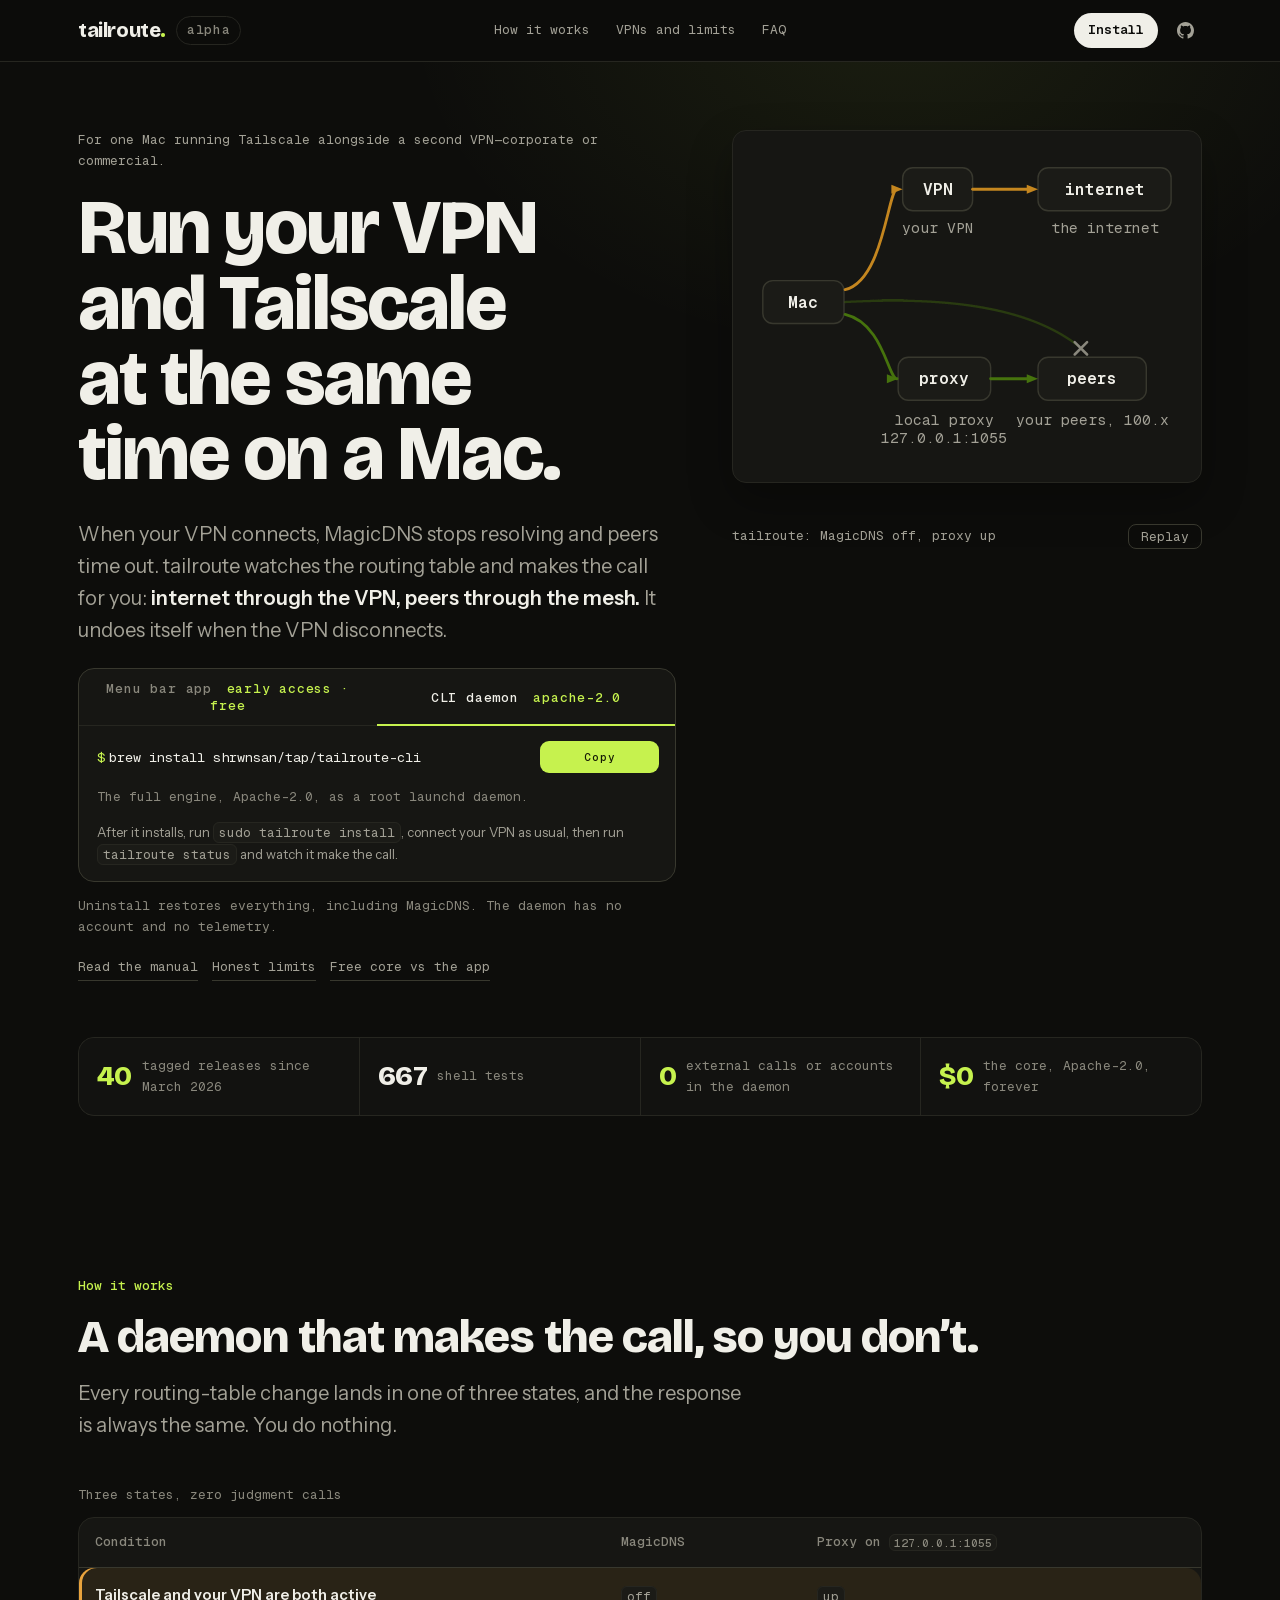
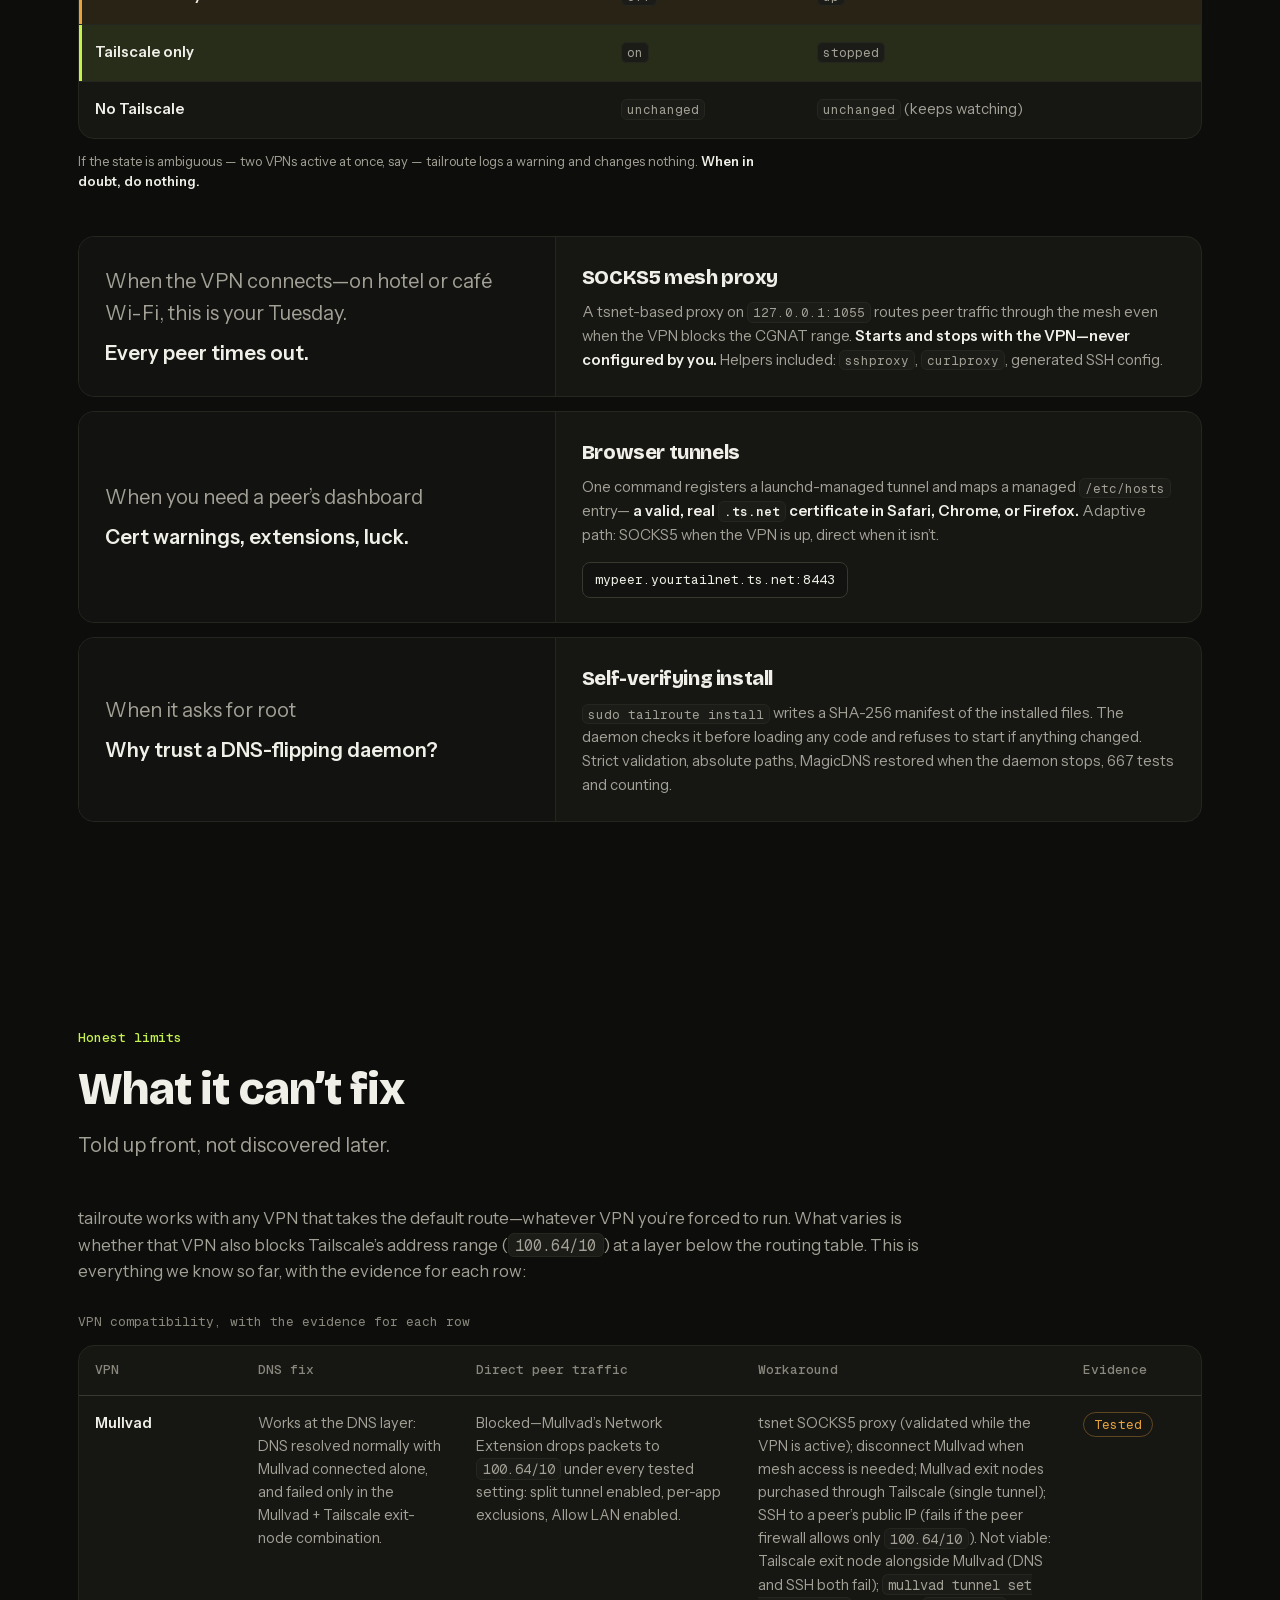
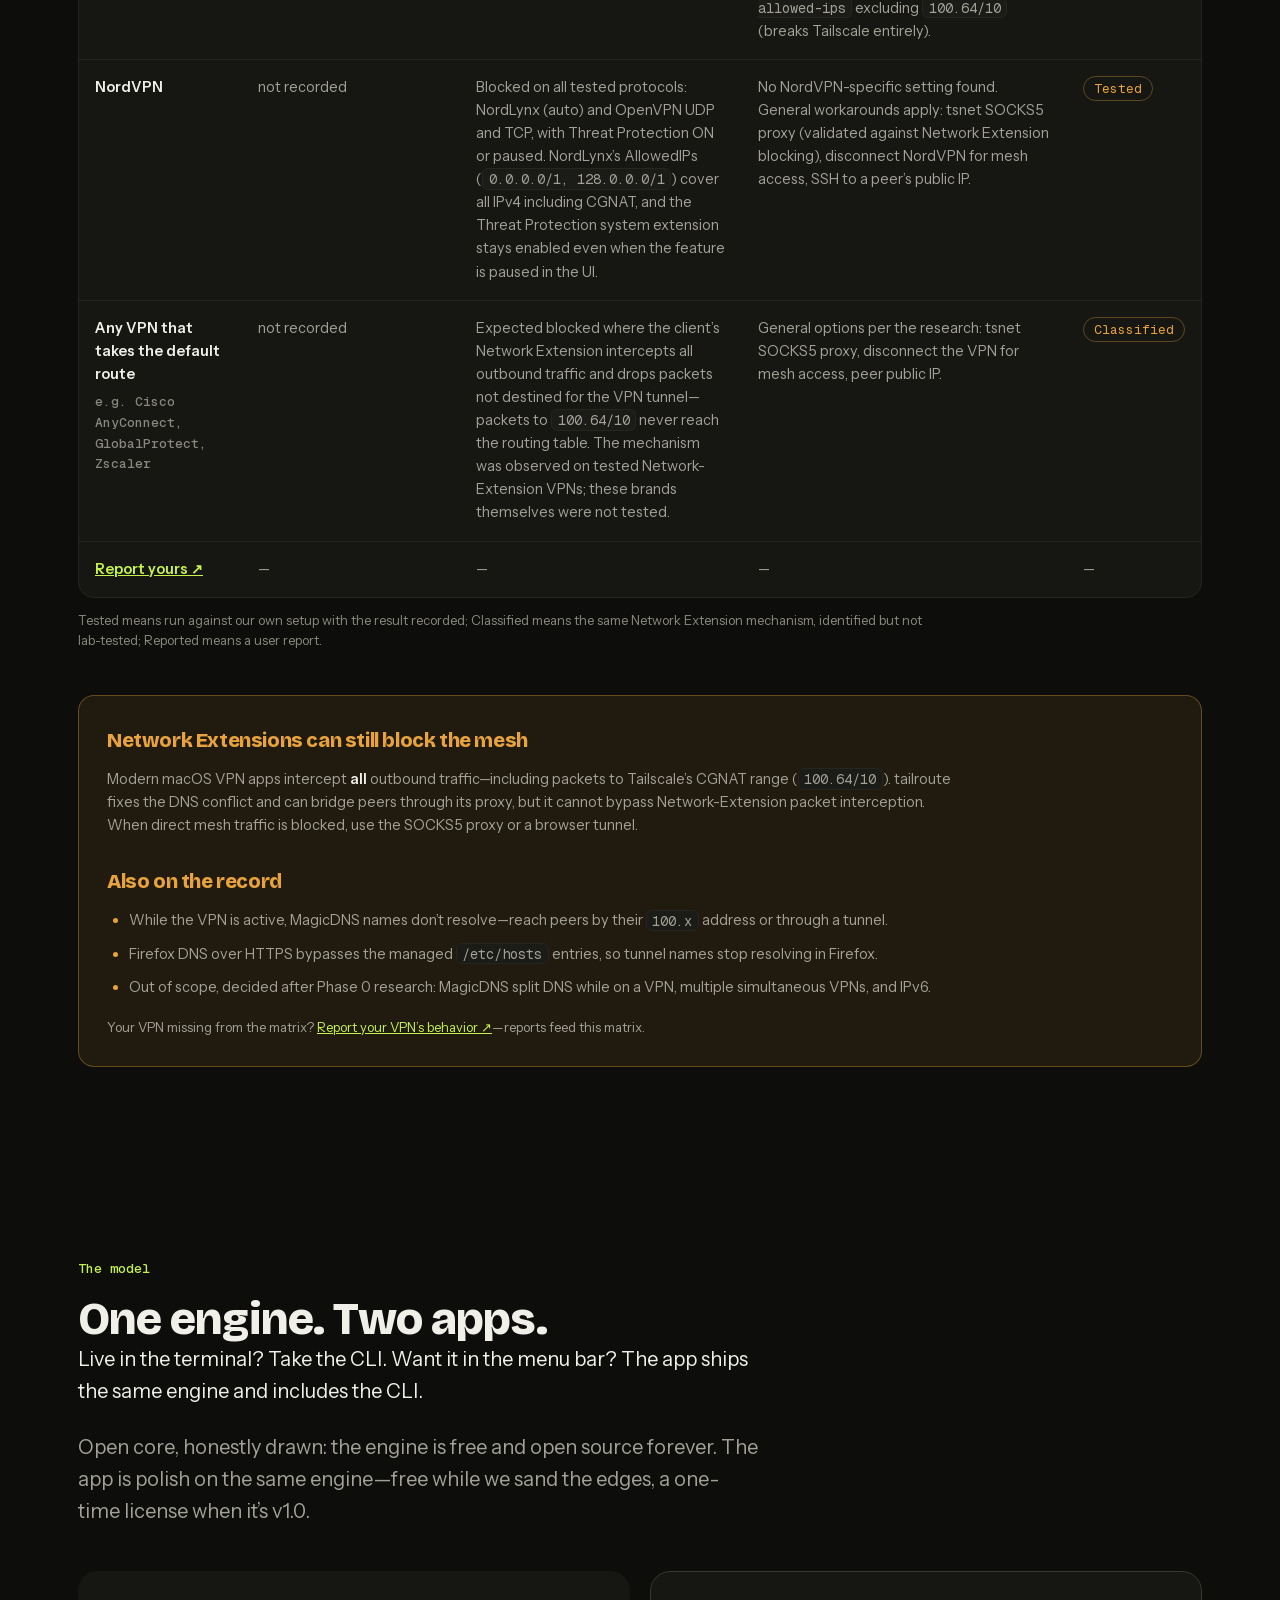
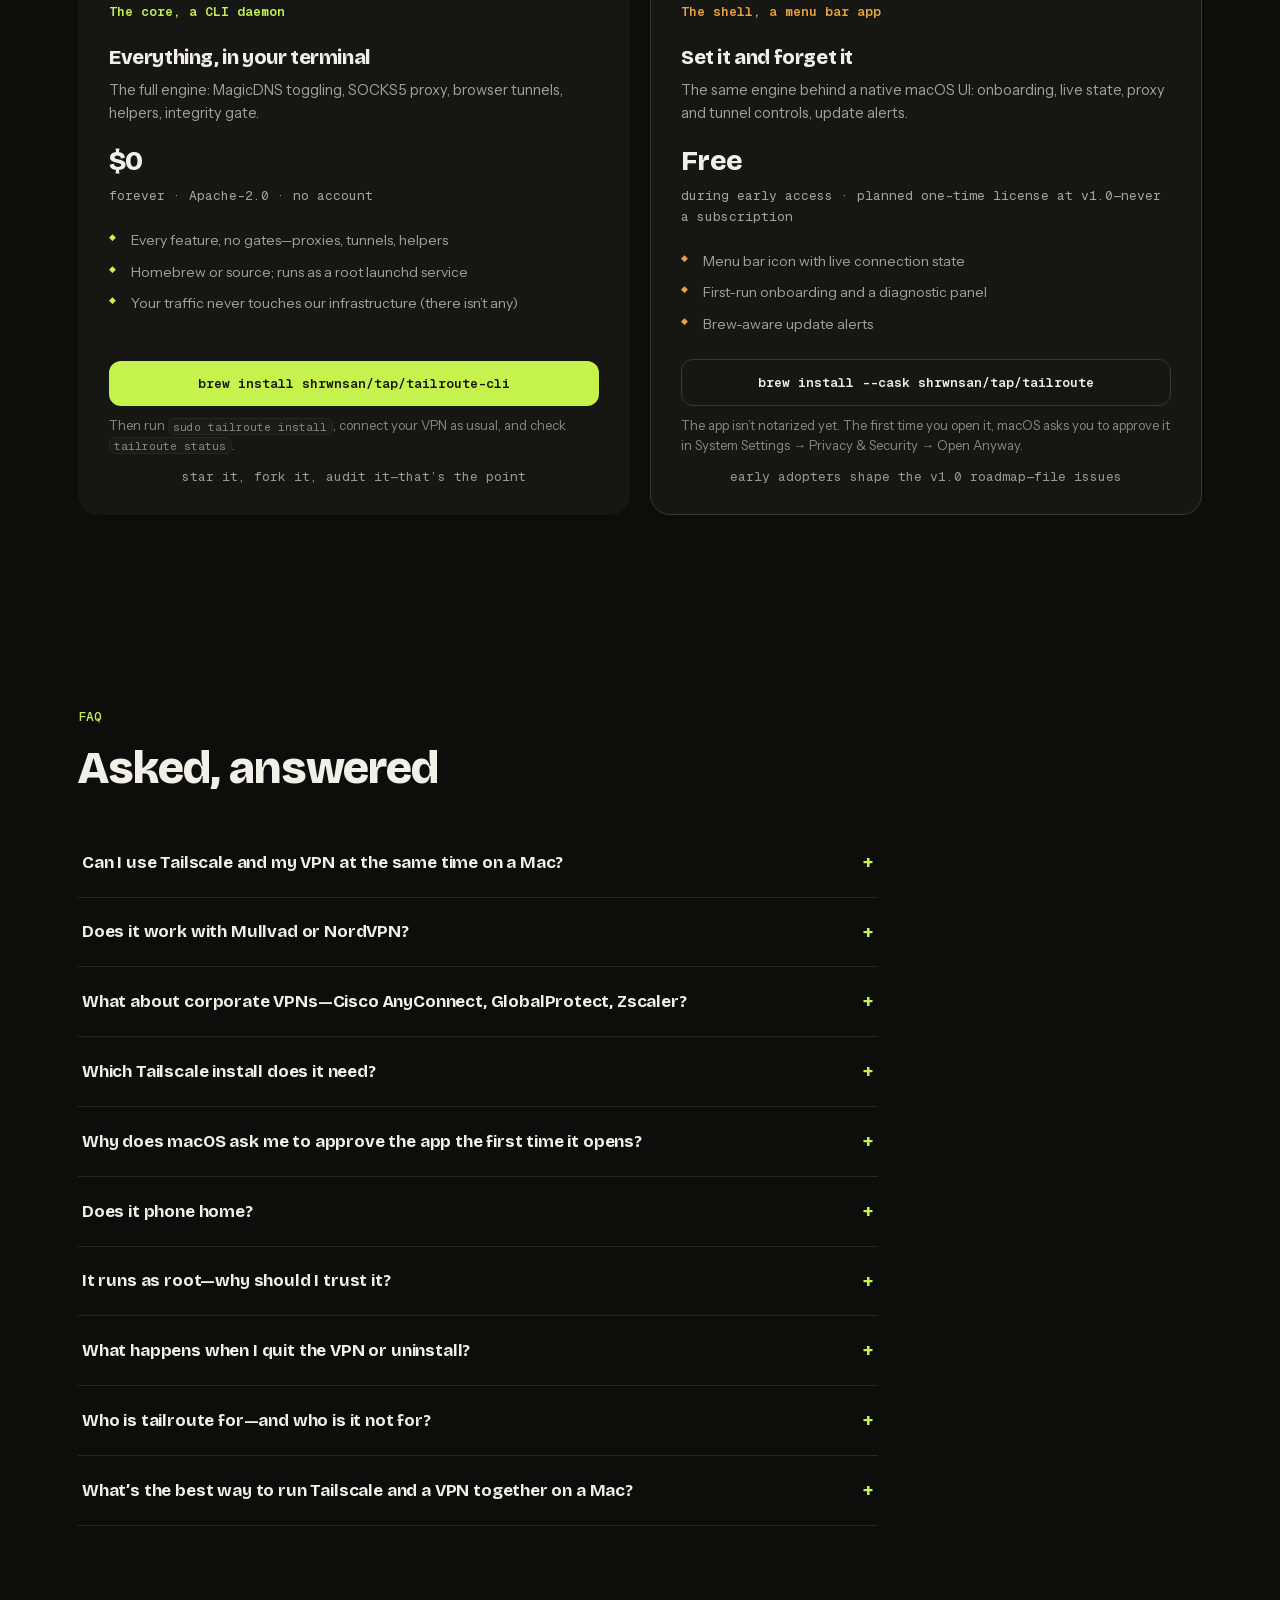
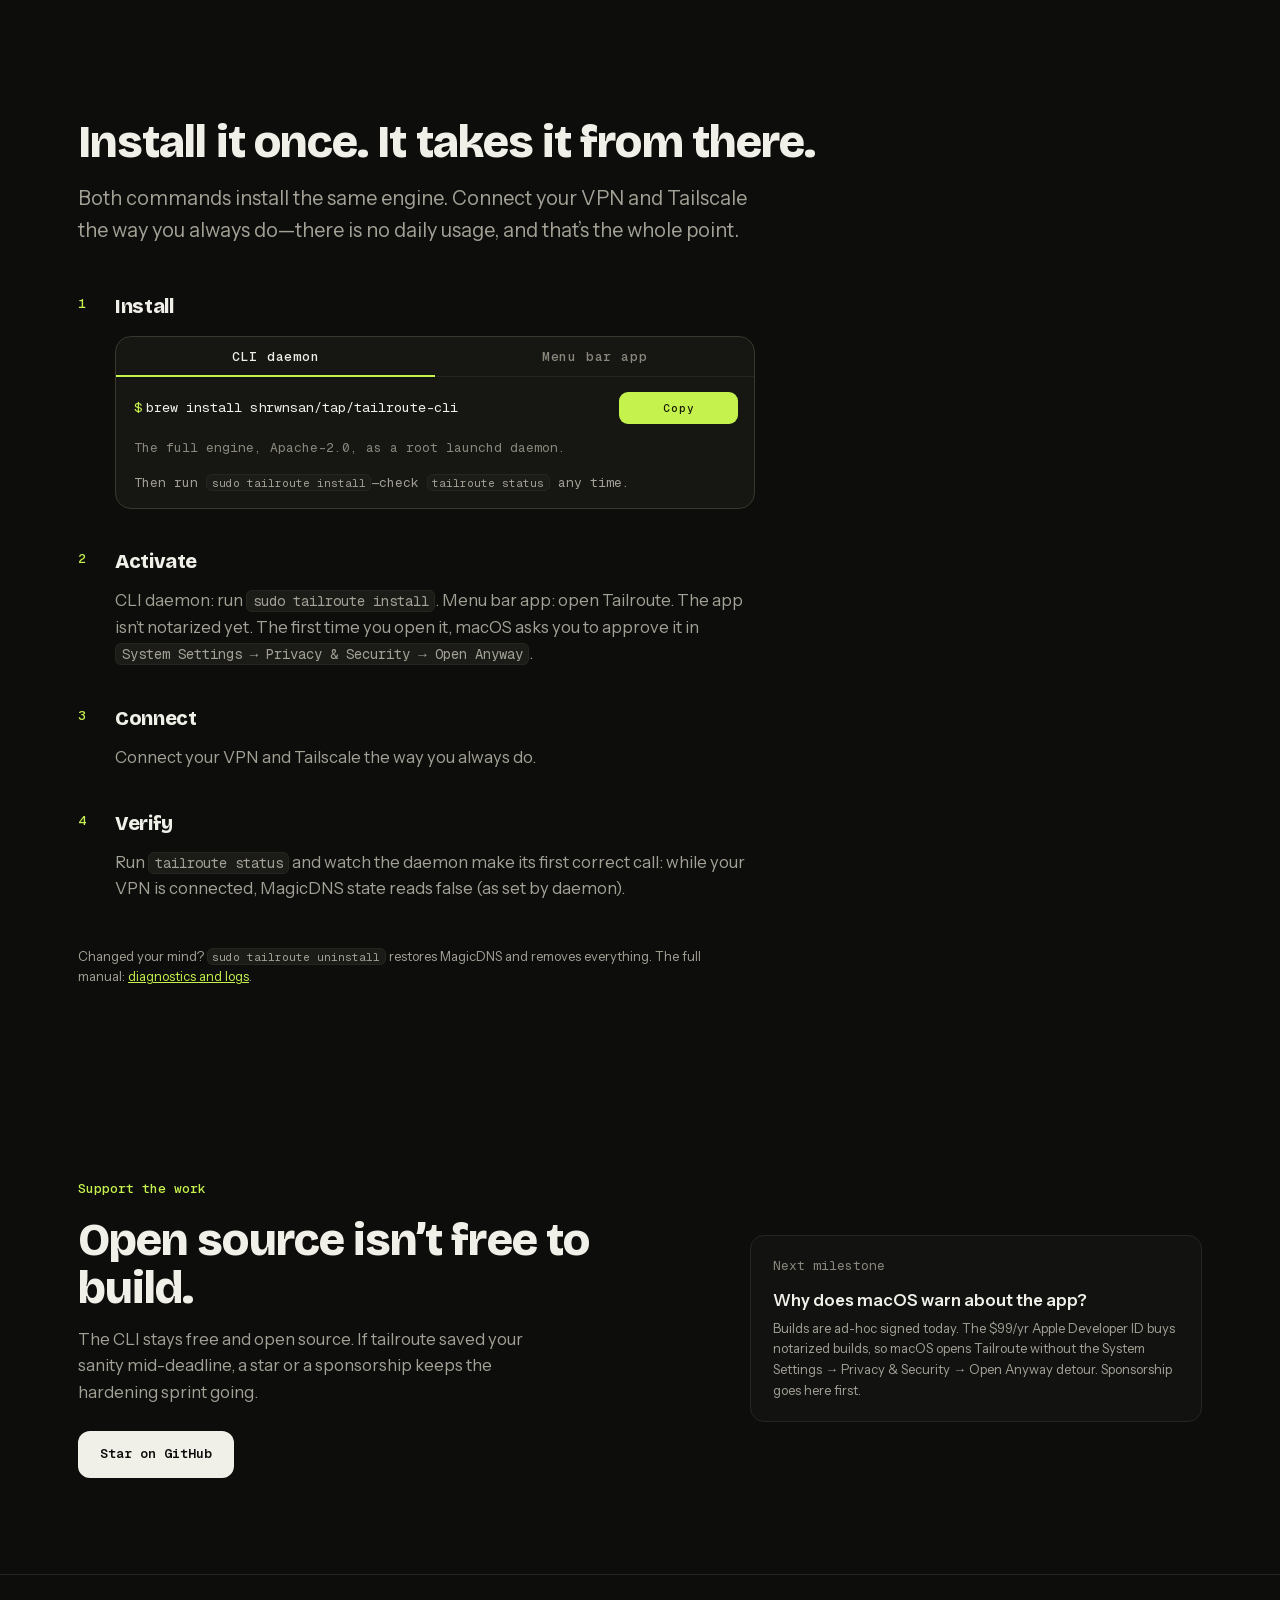
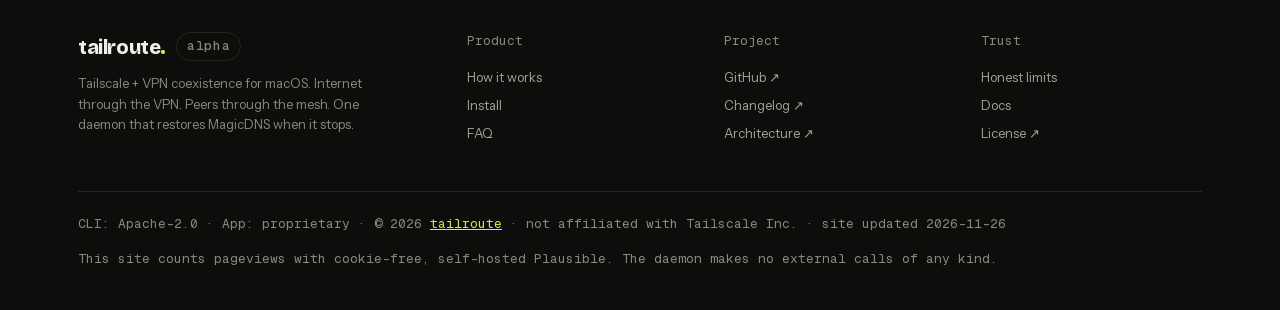
==== commit 6b44d0a8: "site: deploy 0be1f85 from main" ====
--- a/index.html
+++ b/index.html
@@ -1109,7 +1109,8 @@
         </details>
         <details class="q">
           <summary>Does it work with Mullvad or NordVPN? <span class="pm" aria-hidden="true">+</span></summary>
-          <div class="a">The <b>DNS fix works</b>—internet stays up through the VPN with Tailscale connected. But both VPNs block
+          <div class="a">The <b>DNS fix works in our testing</b>—internet stays up through the VPN with Tailscale connected;
+            the matrix below records exactly what was measured for each VPN. But both VPNs block
             direct traffic to Tailscale&rsquo;s CGNAT range at the Network-Extension layer, so <b>direct peer connections fail</b>;
             use the built-in SOCKS5 proxy (automatic) or a browser tunnel instead. Details in the compatibility notes.</div>
         </details>
@@ -1134,7 +1135,7 @@
           <summary>It runs as root—why should I trust it? <span class="pm" aria-hidden="true">+</span></summary>
             <div class="a">Because it shows its work: <code>sudo tailroute install</code> writes a SHA-256 manifest of the installed files. The daemon checks it before loading any code and refuses to start if anything changed.
             Strict input validation, absolute paths only, MagicDNS restored when the daemon stops.
-            The whole thing is <a href="https://github.com/shrwnsan/tailroute-cli" target="_blank" rel="noopener">~8,300 lines of auditable bash and Go (8,096 sh + 217 Go, wc -l, Nov 2026)</a>. Prefer the manual? Read the <a href="docs/">full man page</a>—shipped with this site.</div>
+            The whole thing is <a href="https://github.com/shrwnsan/tailroute-cli" target="_blank" rel="noopener">~8,500 lines of auditable bash and Go (8,283 sh + 217 Go, wc -l, Nov 2026)</a>. Prefer the manual? Read the <a href="docs/">full man page</a>—shipped with this site.</div>
         </details>
         <details class="q">
           <summary>What happens when I quit the VPN or uninstall? <span class="pm" aria-hidden="true">+</span></summary>
@@ -1180,7 +1181,7 @@
         "name": "Does it work with Mullvad or NordVPN?",
         "acceptedAnswer": {
           "@type": "Answer",
-          "text": "The DNS fix works—internet stays up through the VPN with Tailscale connected. But both VPNs block direct traffic to Tailscale's CGNAT range at the Network-Extension layer, so direct peer connections fail; use the built-in SOCKS5 proxy (automatic) or a browser tunnel instead. Details in the compatibility notes."
+          "text": "The DNS fix works in our testing—internet stays up through the VPN with Tailscale connected; the matrix below records exactly what was measured for each VPN. But both VPNs block direct traffic to Tailscale's CGNAT range at the Network-Extension layer, so direct peer connections fail; use the built-in SOCKS5 proxy (automatic) or a browser tunnel instead. Details in the compatibility notes."
         }
       },
       {
@@ -1220,7 +1221,7 @@
         "name": "It runs as root—why should I trust it?",
         "acceptedAnswer": {
           "@type": "Answer",
-          "text": "Because it shows its work: sudo tailroute install writes a SHA-256 manifest of the installed files. The daemon checks it before loading any code and refuses to start if anything changed. Strict input validation, absolute paths only, MagicDNS restored when the daemon stops. The whole thing is ~8,300 lines of auditable bash and Go (8,096 sh + 217 Go, wc -l, Nov 2026). Prefer the manual? Read the full man page, shipped with this site."
+          "text": "Because it shows its work: sudo tailroute install writes a SHA-256 manifest of the installed files. The daemon checks it before loading any code and refuses to start if anything changed. Strict input validation, absolute paths only, MagicDNS restored when the daemon stops. The whole thing is ~8,500 lines of auditable bash and Go (8,283 sh + 217 Go, wc -l, Nov 2026). Prefer the manual? Read the full man page, shipped with this site."
         }
       },
       {
@@ -1293,7 +1294,7 @@
       </li>
       <li>
         <h3>Verify</h3>
-        <p>Run <code>tailroute status</code> and watch the daemon make its first correct call: while your VPN is connected, MagicDNS state reads disabled (as set by daemon).</p>
+        <p>Run <code>tailroute status</code> and watch the daemon make its first correct call: while your VPN is connected, MagicDNS state reads false (as set by daemon).</p>
       </li>
     </ol>
     <p class="fin-after">Changed your mind? <code>sudo tailroute uninstall</code> restores MagicDNS and removes everything. The full manual: <a href="docs/#diagnostics">diagnostics and logs</a>.</p>
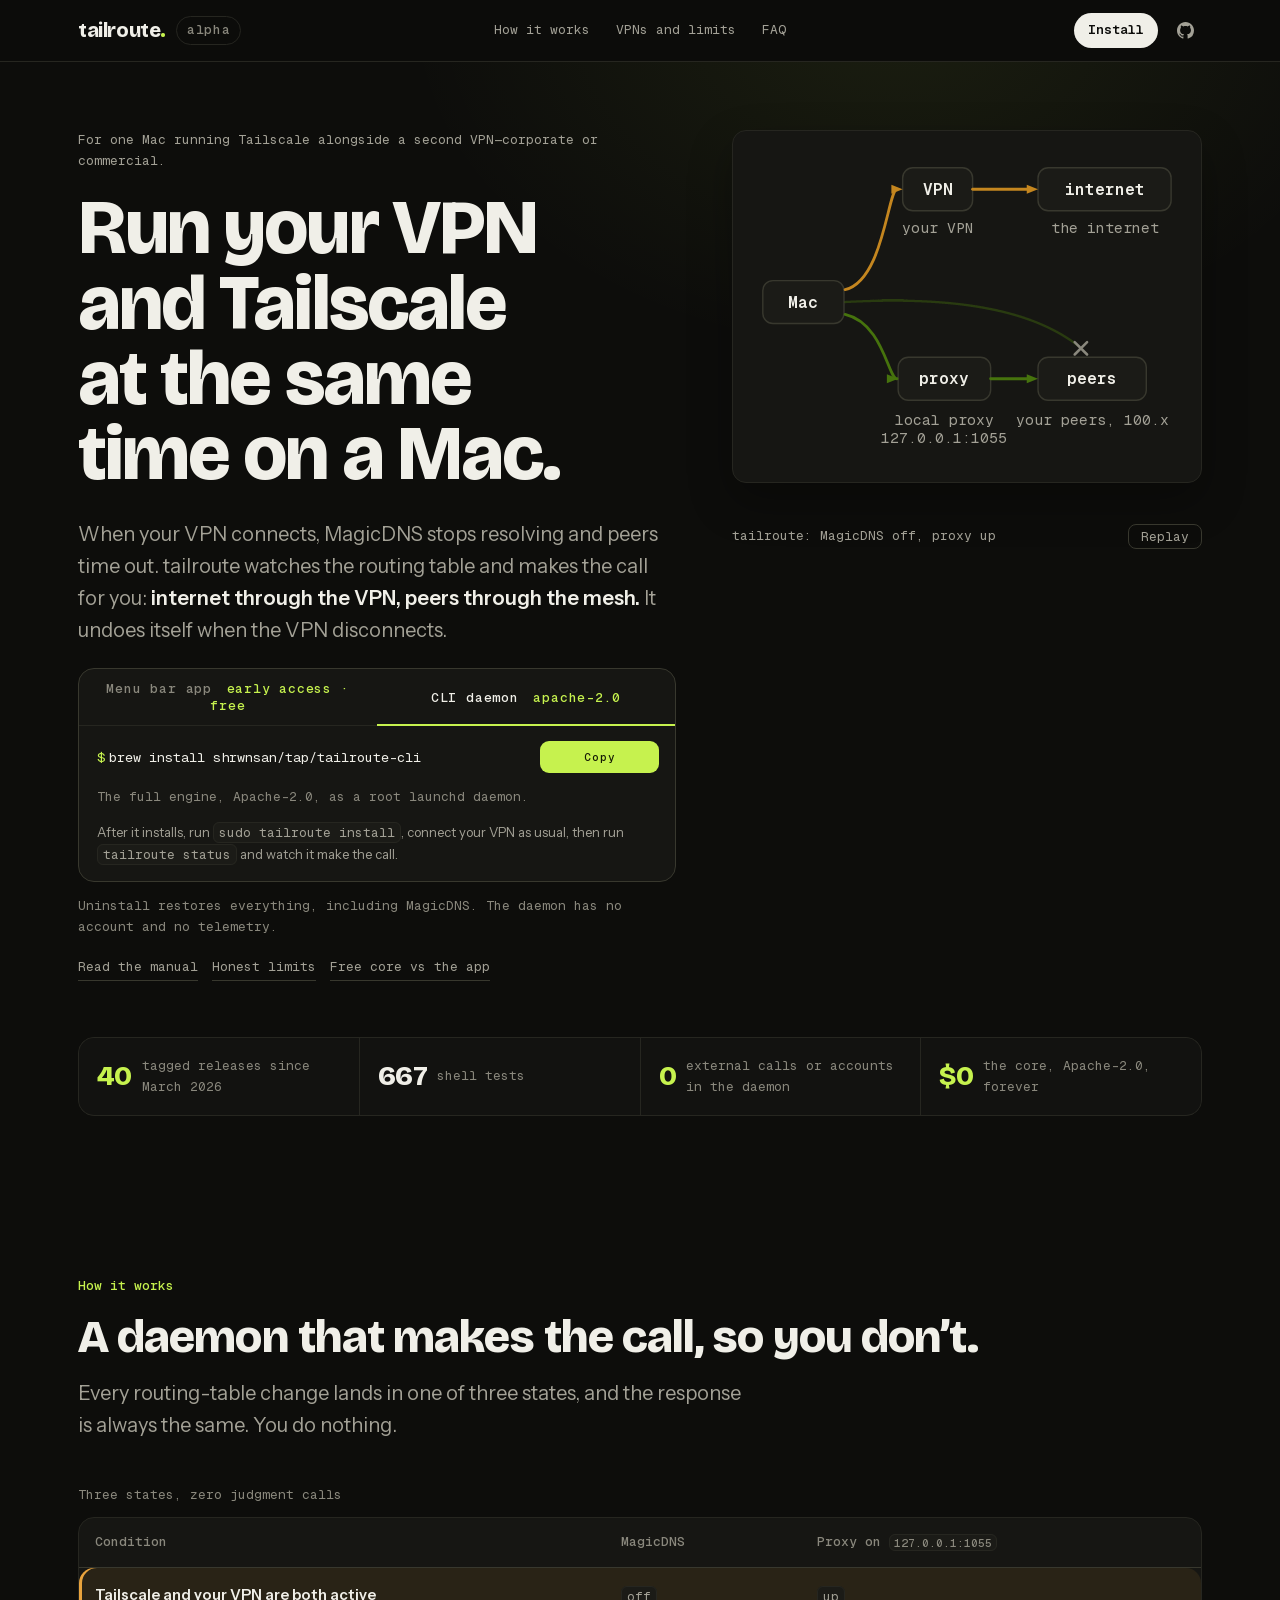
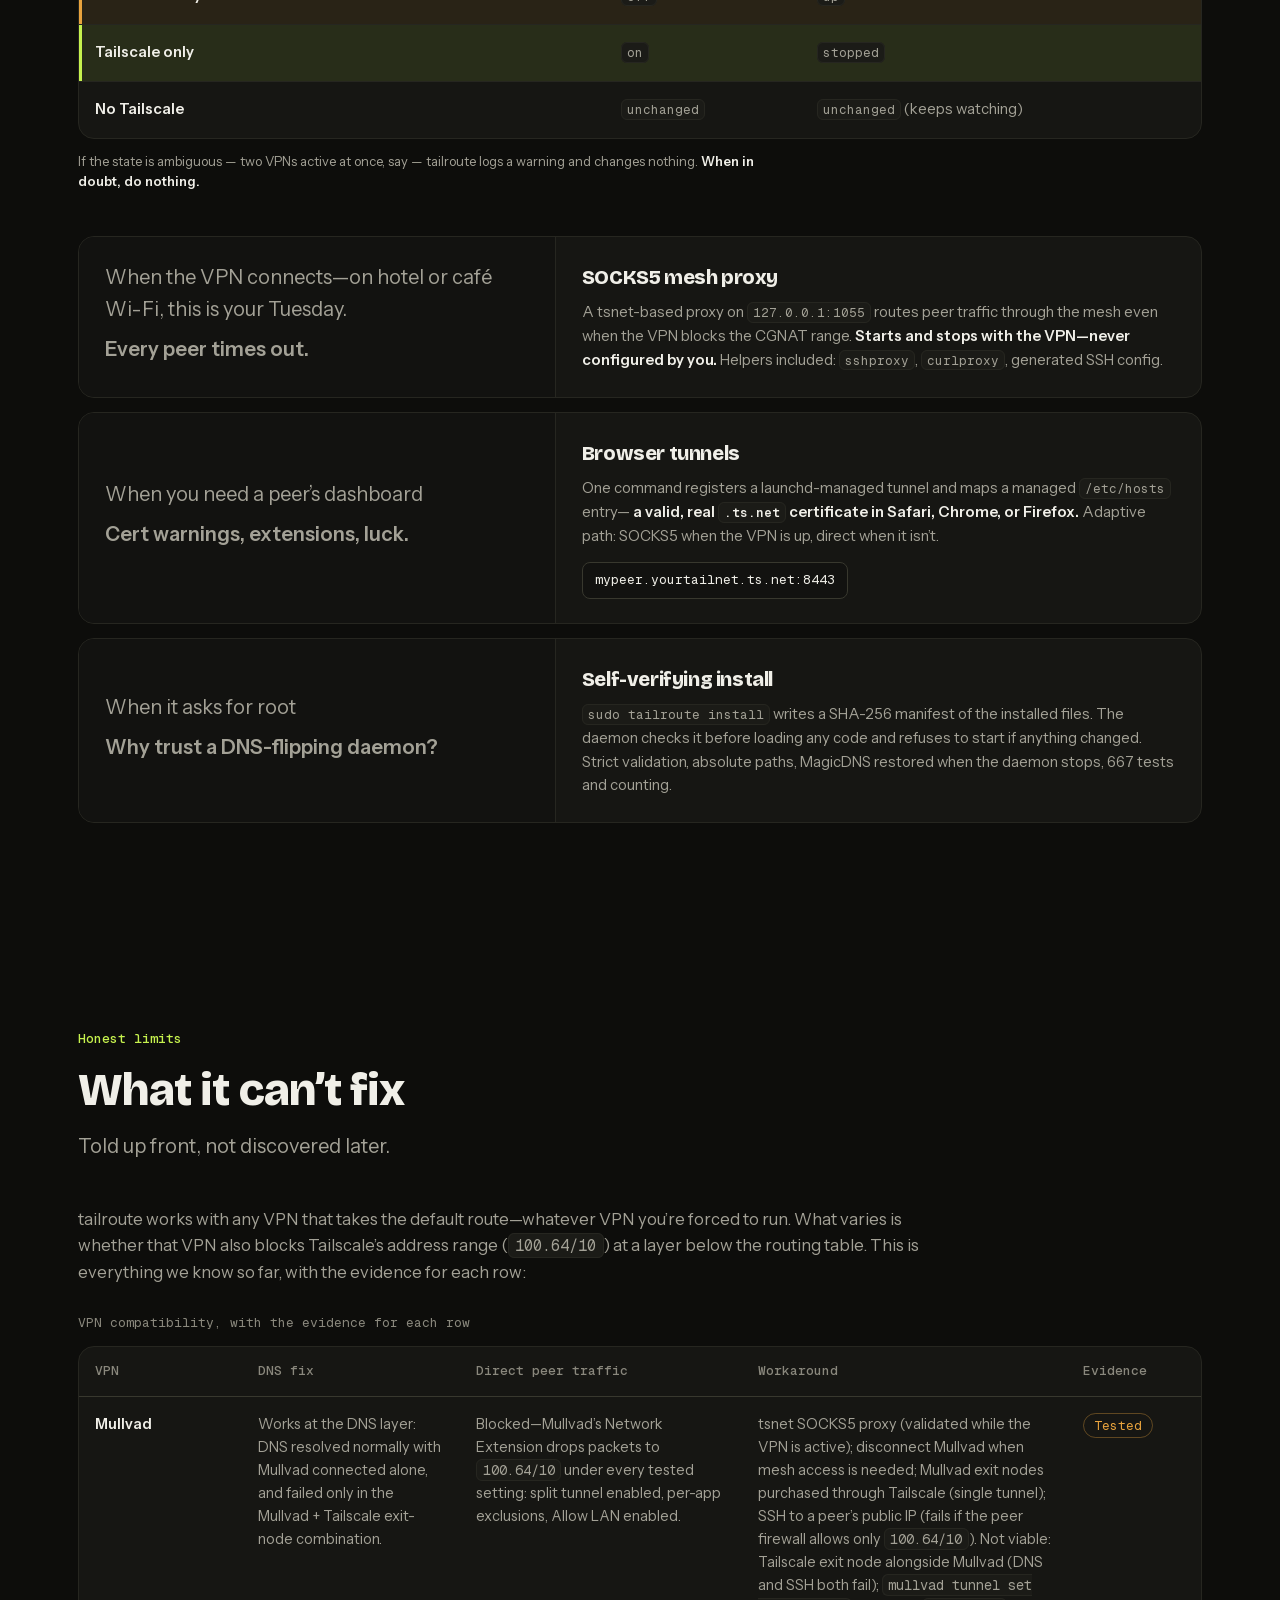
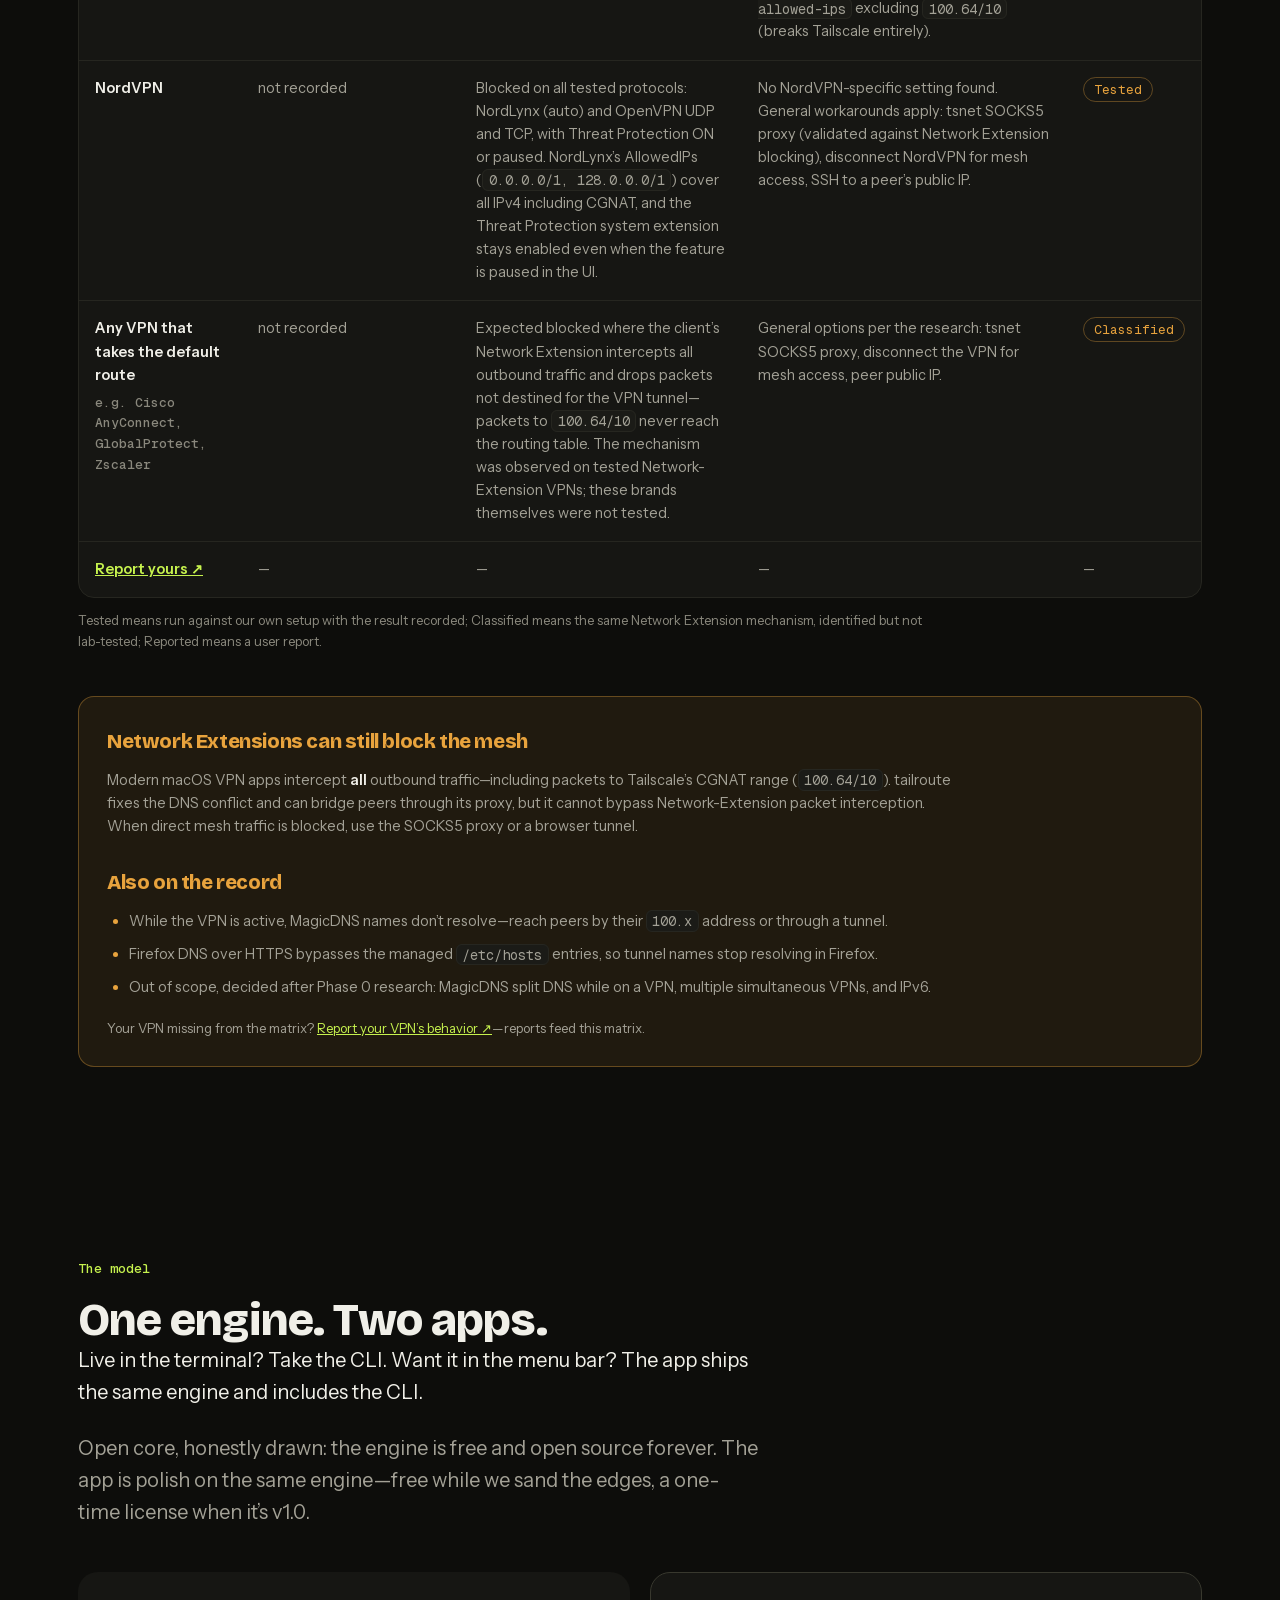
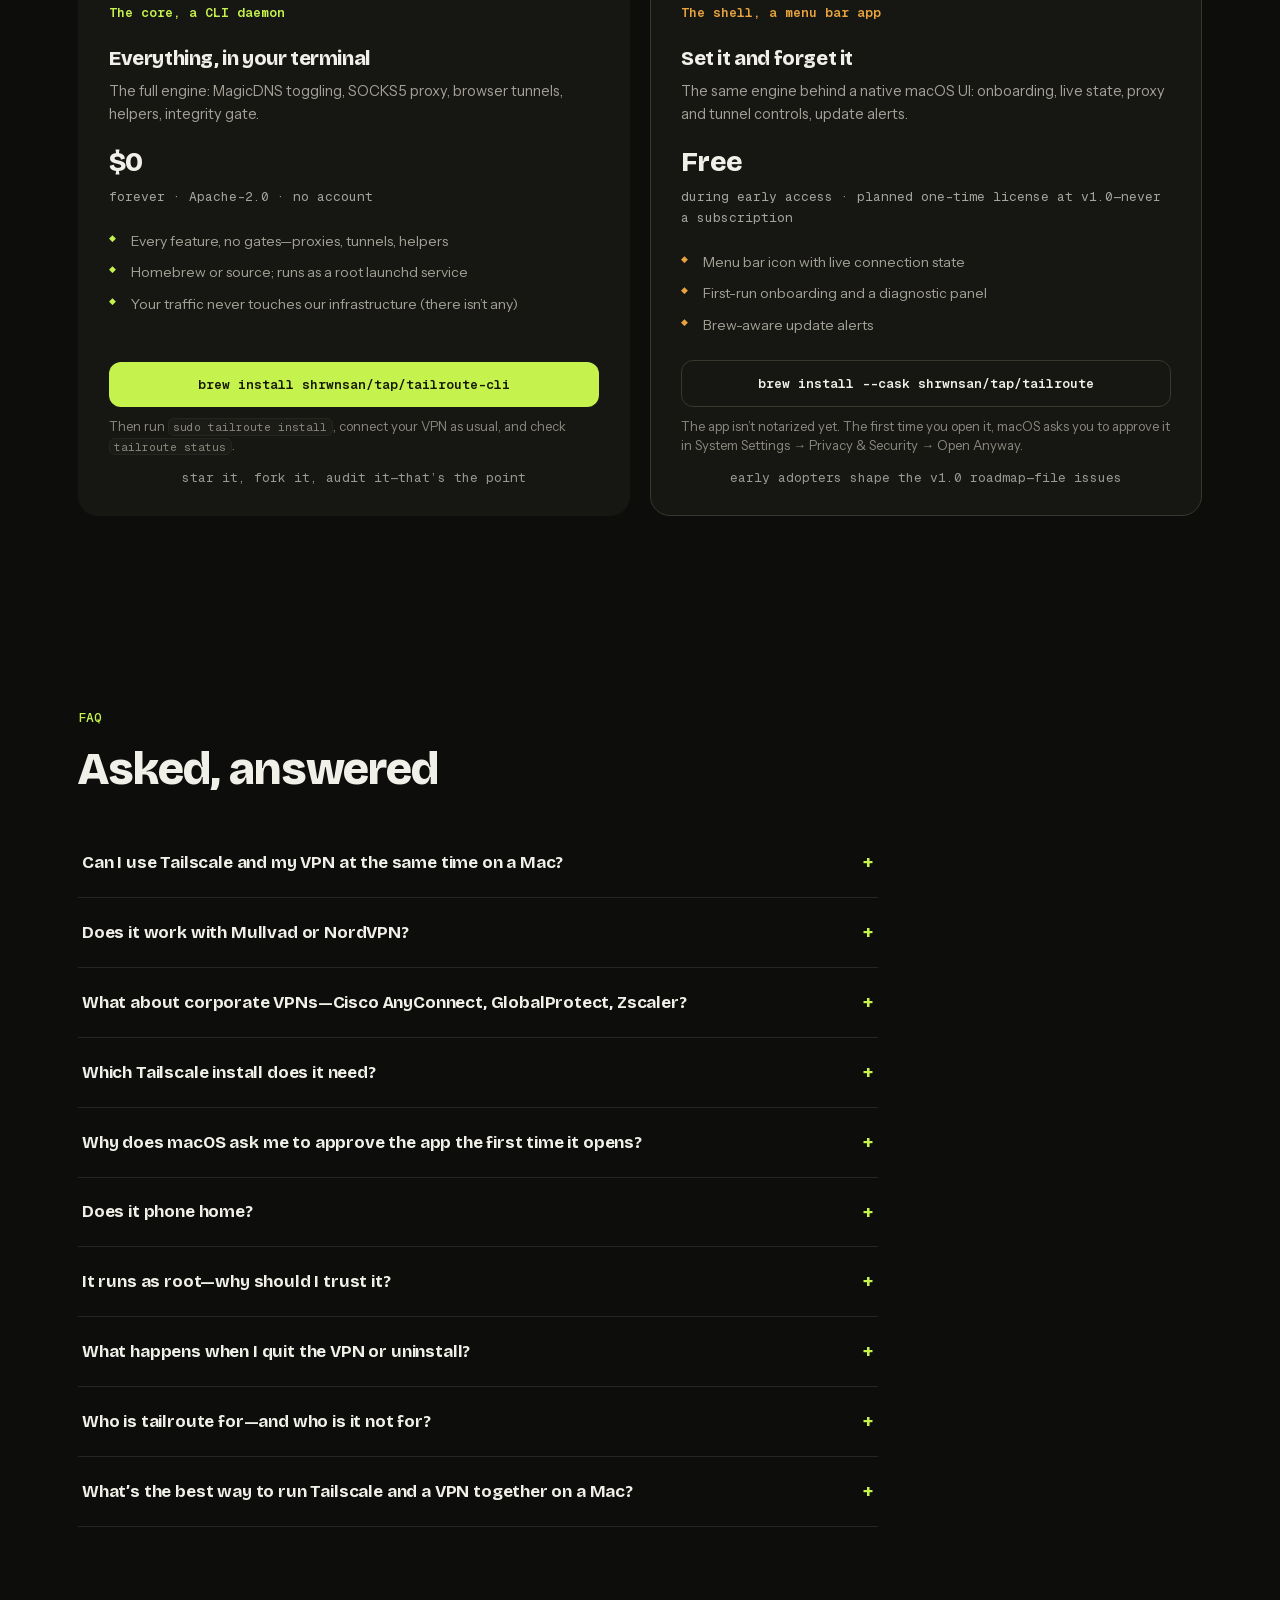
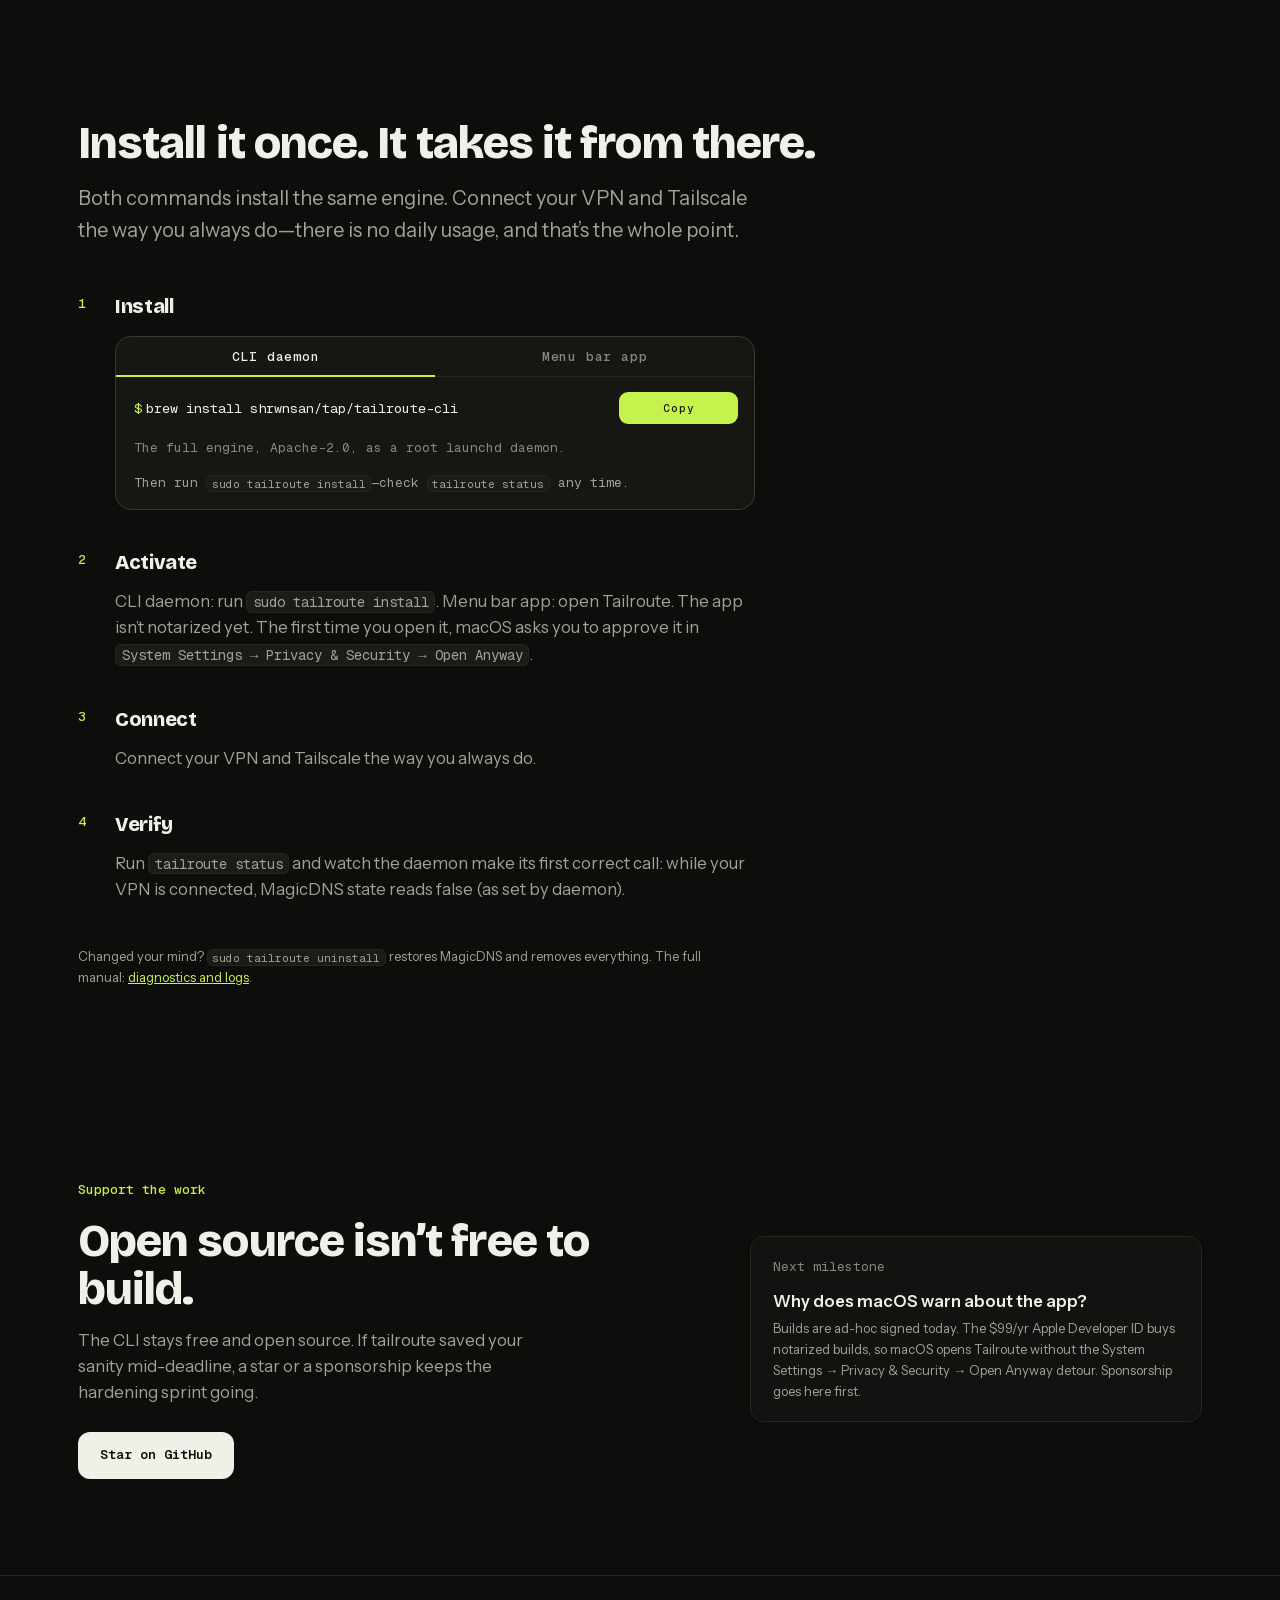
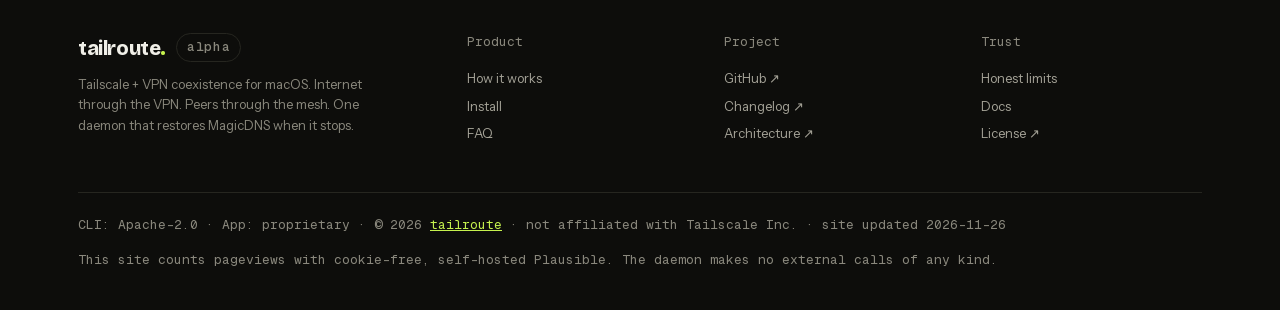
==== commit cc4fd88c: "site: deploy 55a2971 from main" ====
--- a/index.html
+++ b/index.html
@@ -192,6 +192,7 @@
 :focus-visible { outline: 2px solid var(--mesh); outline-offset: 2px; border-radius: 4px; }
 
 @media (prefers-reduced-motion: reduce) {
+  html { scroll-behavior: auto; }
 }
 
 /* ============ BUTTONS (shared press and hover) ============ */
@@ -204,6 +205,9 @@
   button { transition: none; }
   button:active { transform: none; }
 }
+
+.skip-link { position: absolute; left: -9999px; top: 0; z-index: 100; background: var(--ground); color: var(--text); padding: 10px 16px; border: 1px solid var(--mesh); border-radius: 0 0 8px 0; font-size: var(--step--1); }
+.skip-link:focus { left: 0; }
 /* ============ NAV ============ */
 nav { position: sticky; top: 0; z-index: 60; background: var(--nav-veil); -webkit-backdrop-filter: blur(14px); backdrop-filter: blur(14px); border-bottom: 1px solid var(--line); }
 .nav-in { position: relative; max-width: 1180px; margin: 0 auto; padding: 13px 28px; display: flex; align-items: center; justify-content: space-between; gap: 18px; }
@@ -503,7 +507,7 @@
 /* the problem side is plain body type on the shared scale: situation line,
    then the short line it earns */
 .features .prob p { color: var(--text-dim); font-size: var(--step-1); margin-bottom: 8px; }
-.features .prob h4 { font-size: var(--step-1); font-weight: 600; color: var(--text); }
+.features .prob-head { font-size: var(--step-1); font-weight: 600; color: var(--text); }
 .features .resp { padding: 24px 26px; }
 .features .resp h3 { margin-bottom: 8px; }
 .features .resp p { color: var(--text-dim); font-size: 0.9em; }
@@ -951,7 +955,7 @@
       <p class="states-note">If the state is ambiguous — two VPNs active at once, say — tailroute logs a warning and changes nothing. <b>When in doubt, do nothing.</b></p>
 
       <div class="probband">
-        <div class="prob"><p>When the VPN connects—on hotel or café Wi-Fi, this is your Tuesday.</p><h4>Every peer times out.</h4></div>
+        <div class="prob"><p>When the VPN connects—on hotel or café Wi-Fi, this is your Tuesday.</p><p class="prob-head">Every peer times out.</p></div>
         <div class="resp"><h3>SOCKS5 mesh proxy</h3>
           <p>A tsnet-based proxy on <code>127.0.0.1:1055</code> routes peer traffic through the mesh even when
           the VPN blocks the CGNAT range. <b>Starts and stops with the VPN—never configured by you.</b>
@@ -959,7 +963,7 @@
       </div>
 
       <div class="probband">
-        <div class="prob"><p>When you need a peer&rsquo;s dashboard</p><h4>Cert warnings, extensions, luck.</h4></div>
+        <div class="prob"><p>When you need a peer&rsquo;s dashboard</p><p class="prob-head">Cert warnings, extensions, luck.</p></div>
         <div class="resp"><h3>Browser tunnels</h3>
           <p>One command registers a launchd-managed tunnel and maps a managed <code>/etc/hosts</code> entry—
           <b>a valid, real <code>.ts.net</code> certificate in Safari, Chrome, or Firefox.</b>
@@ -968,7 +972,7 @@
       </div>
 
       <div class="probband">
-        <div class="prob"><p>When it asks for root</p><h4>Why trust a DNS-flipping daemon?</h4></div>
+        <div class="prob"><p>When it asks for root</p><p class="prob-head">Why trust a DNS-flipping daemon?</p></div>
         <div class="resp"><h3>Self-verifying install</h3>
           <p><code>sudo tailroute install</code> writes a SHA-256 manifest of the installed files. The daemon
           checks it before loading any code and refuses to start if anything changed. Strict validation,
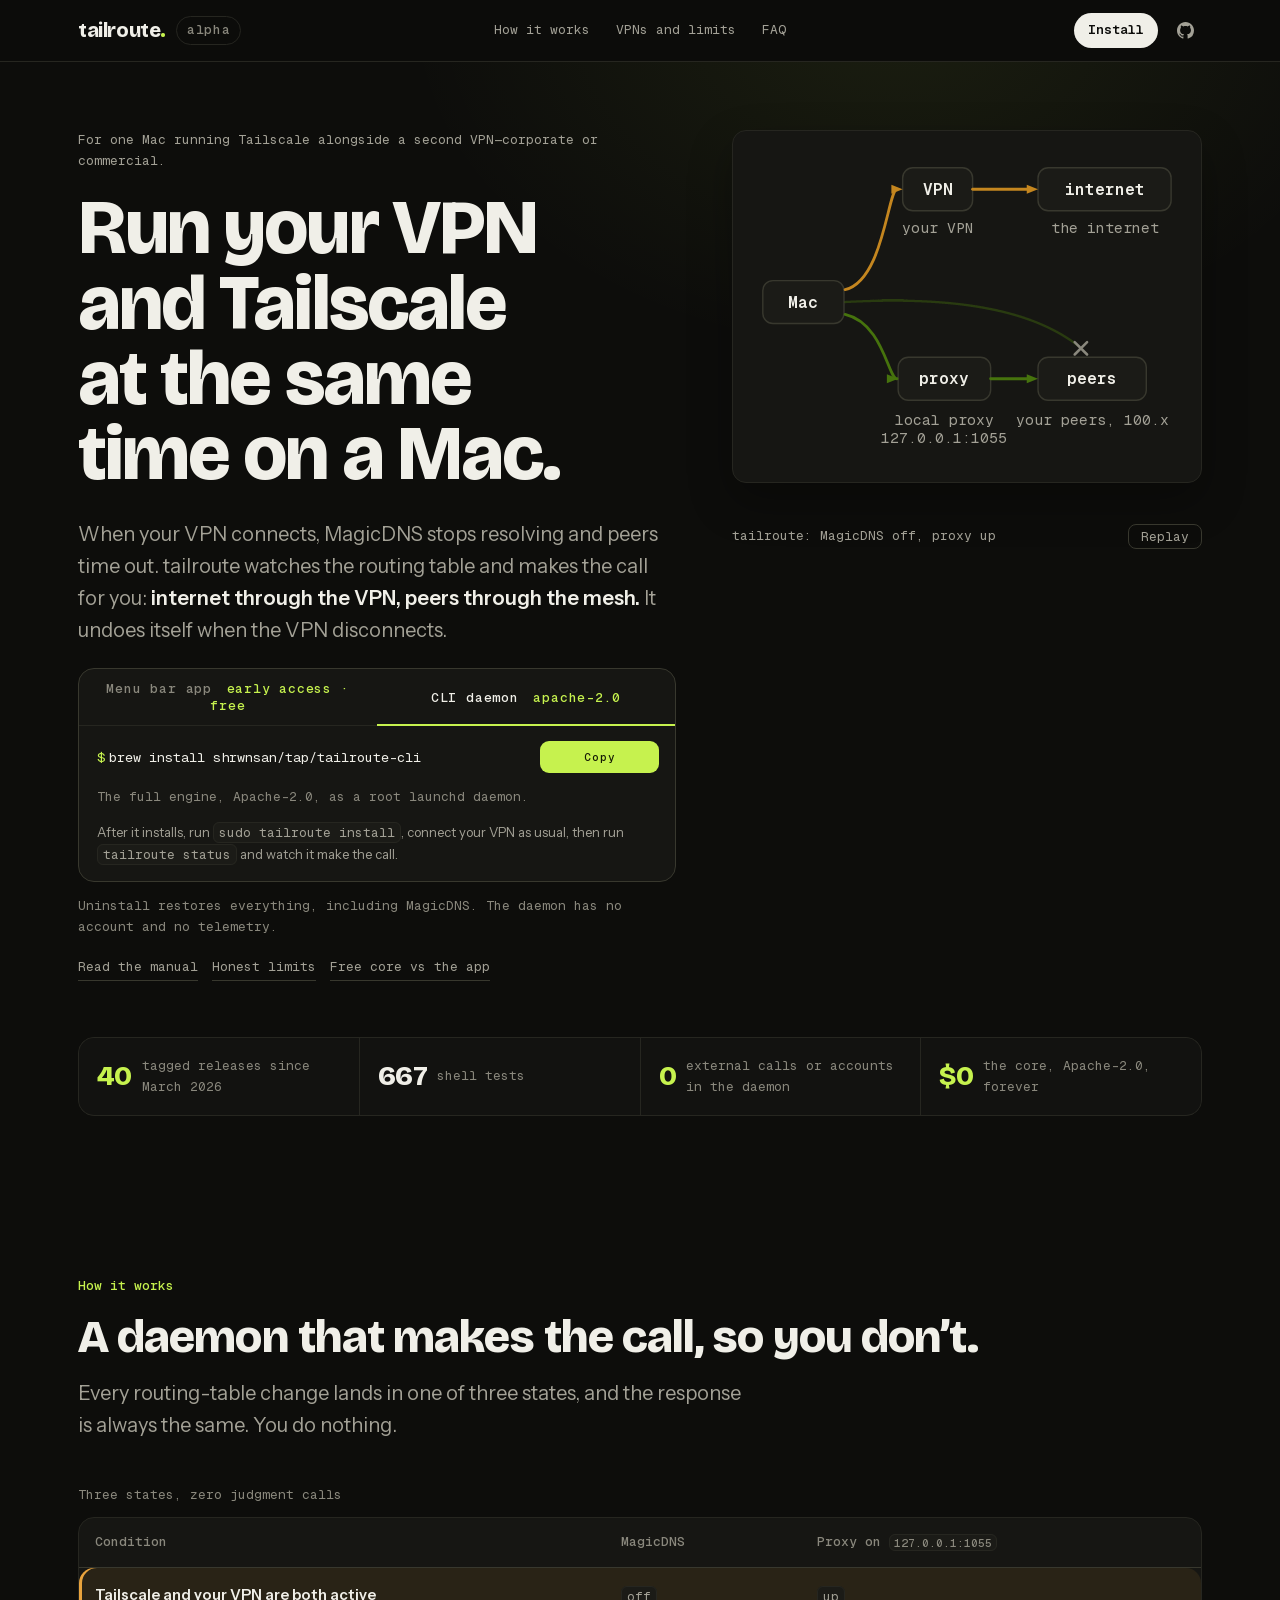
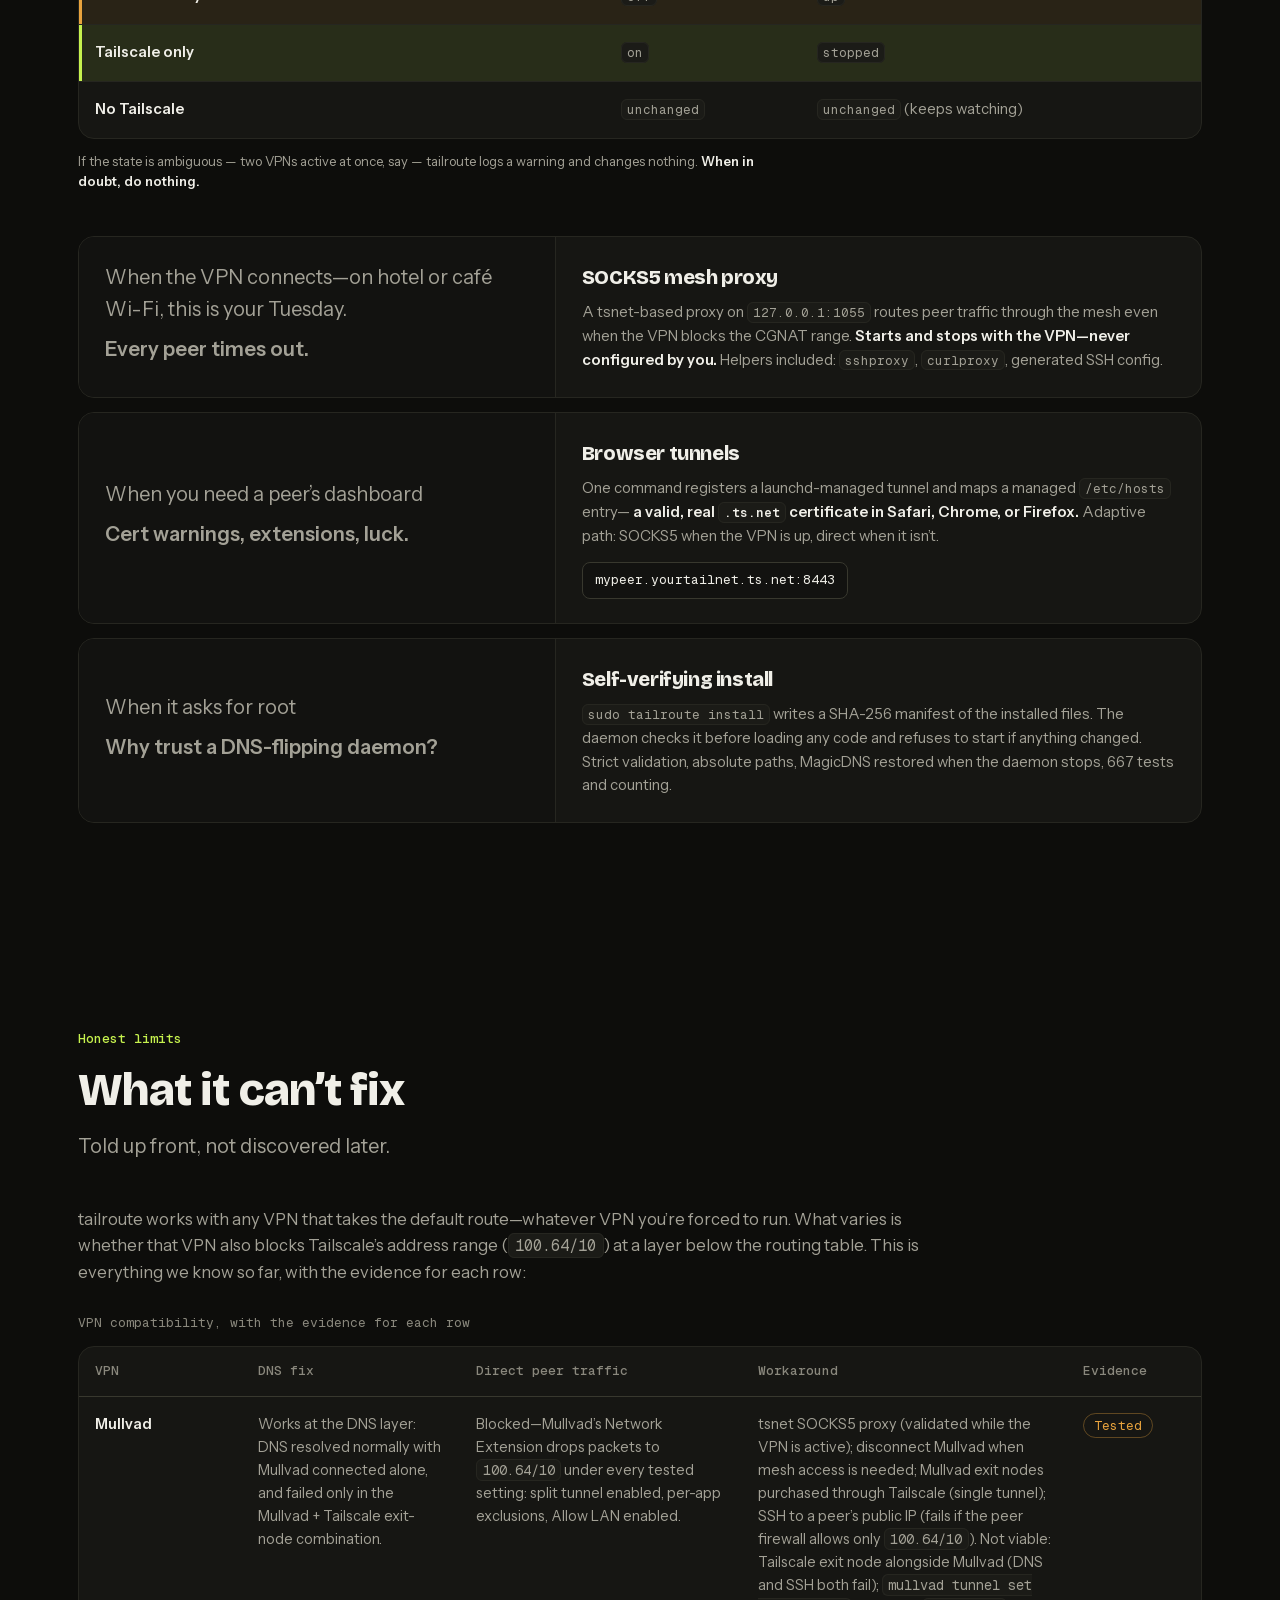
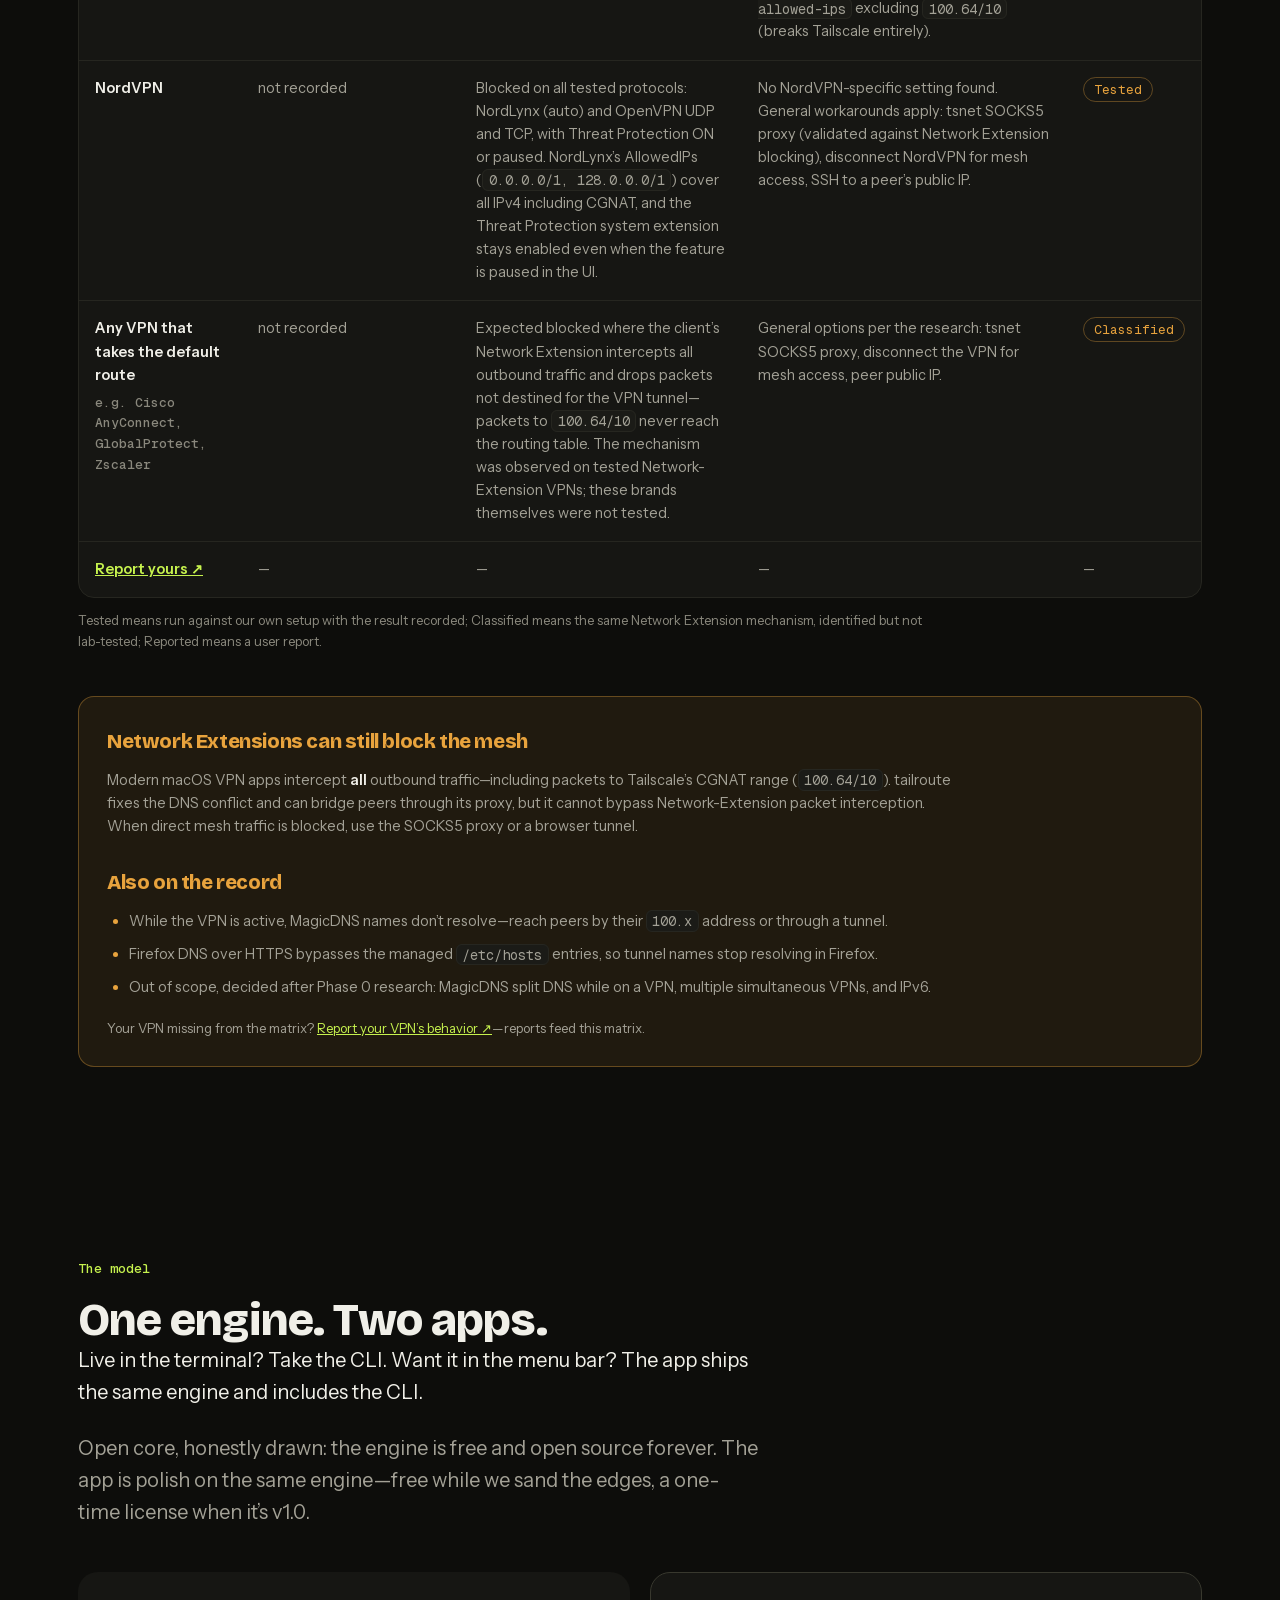
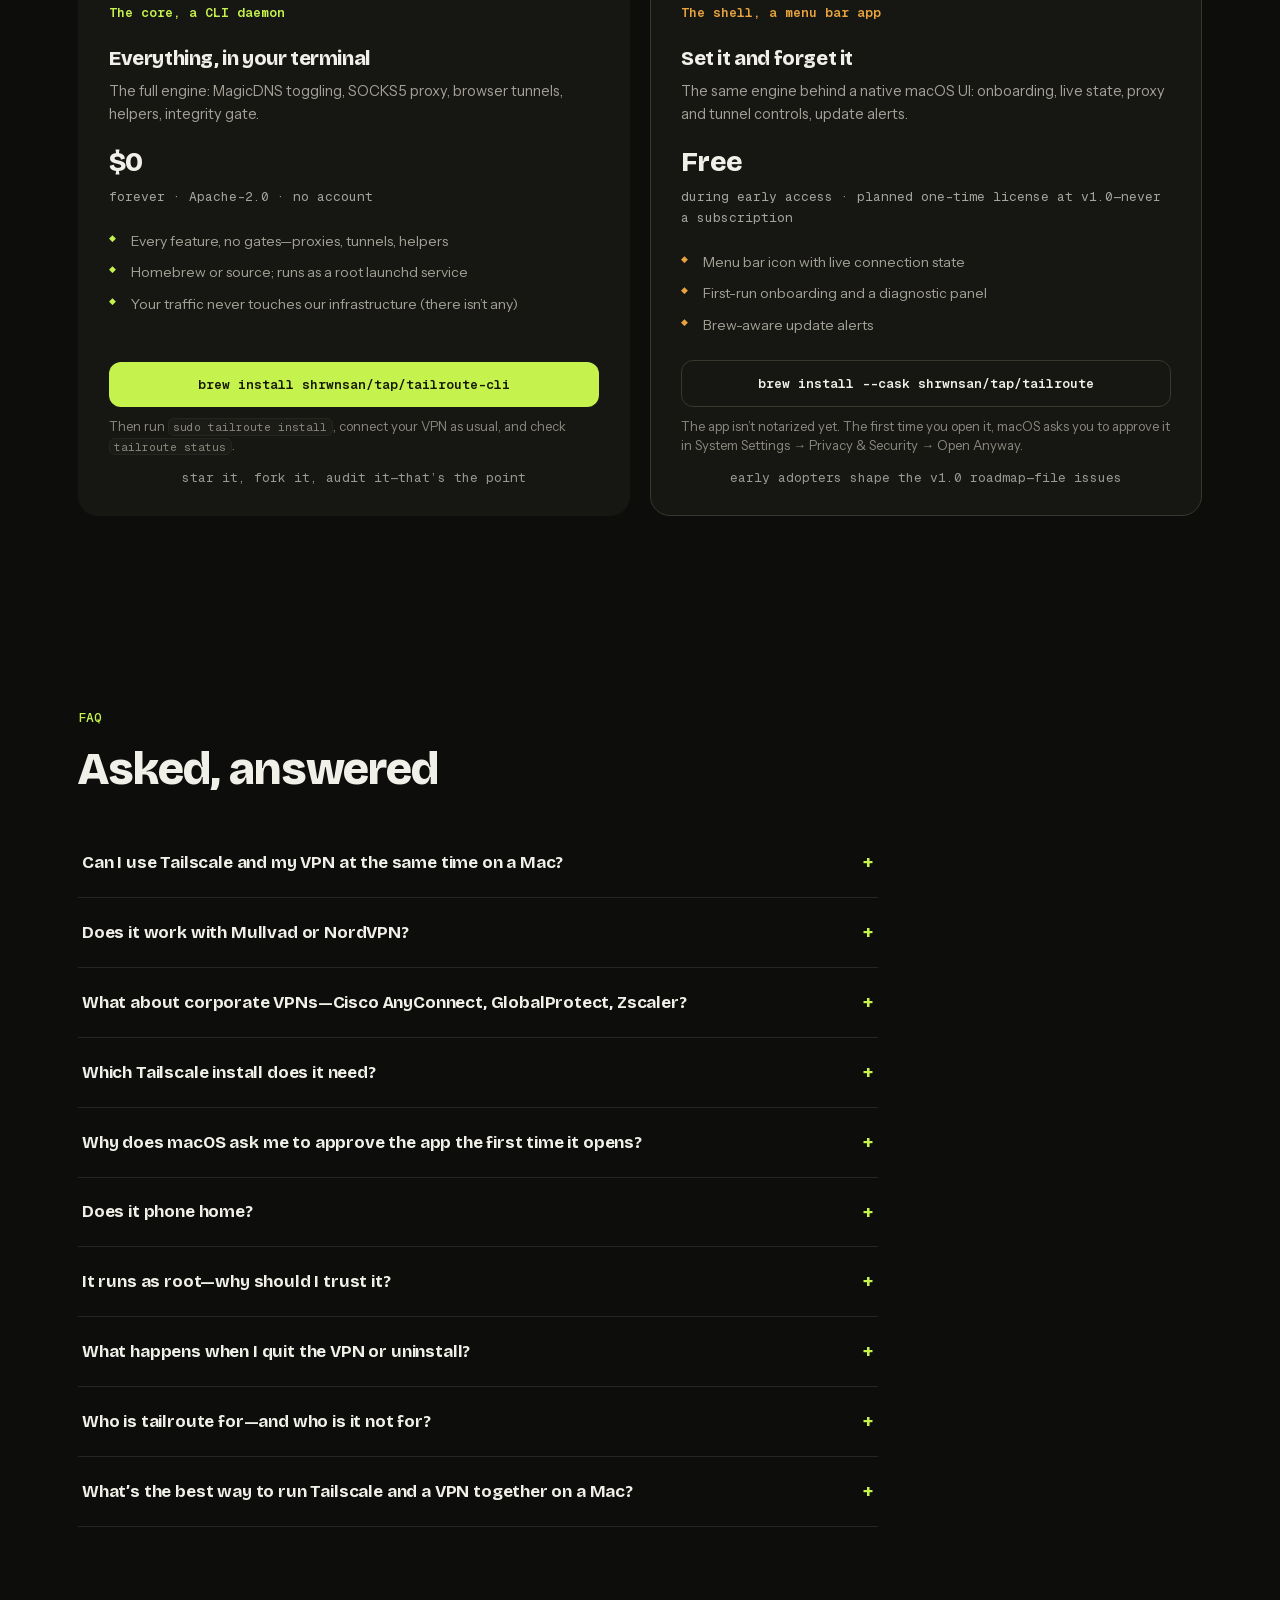
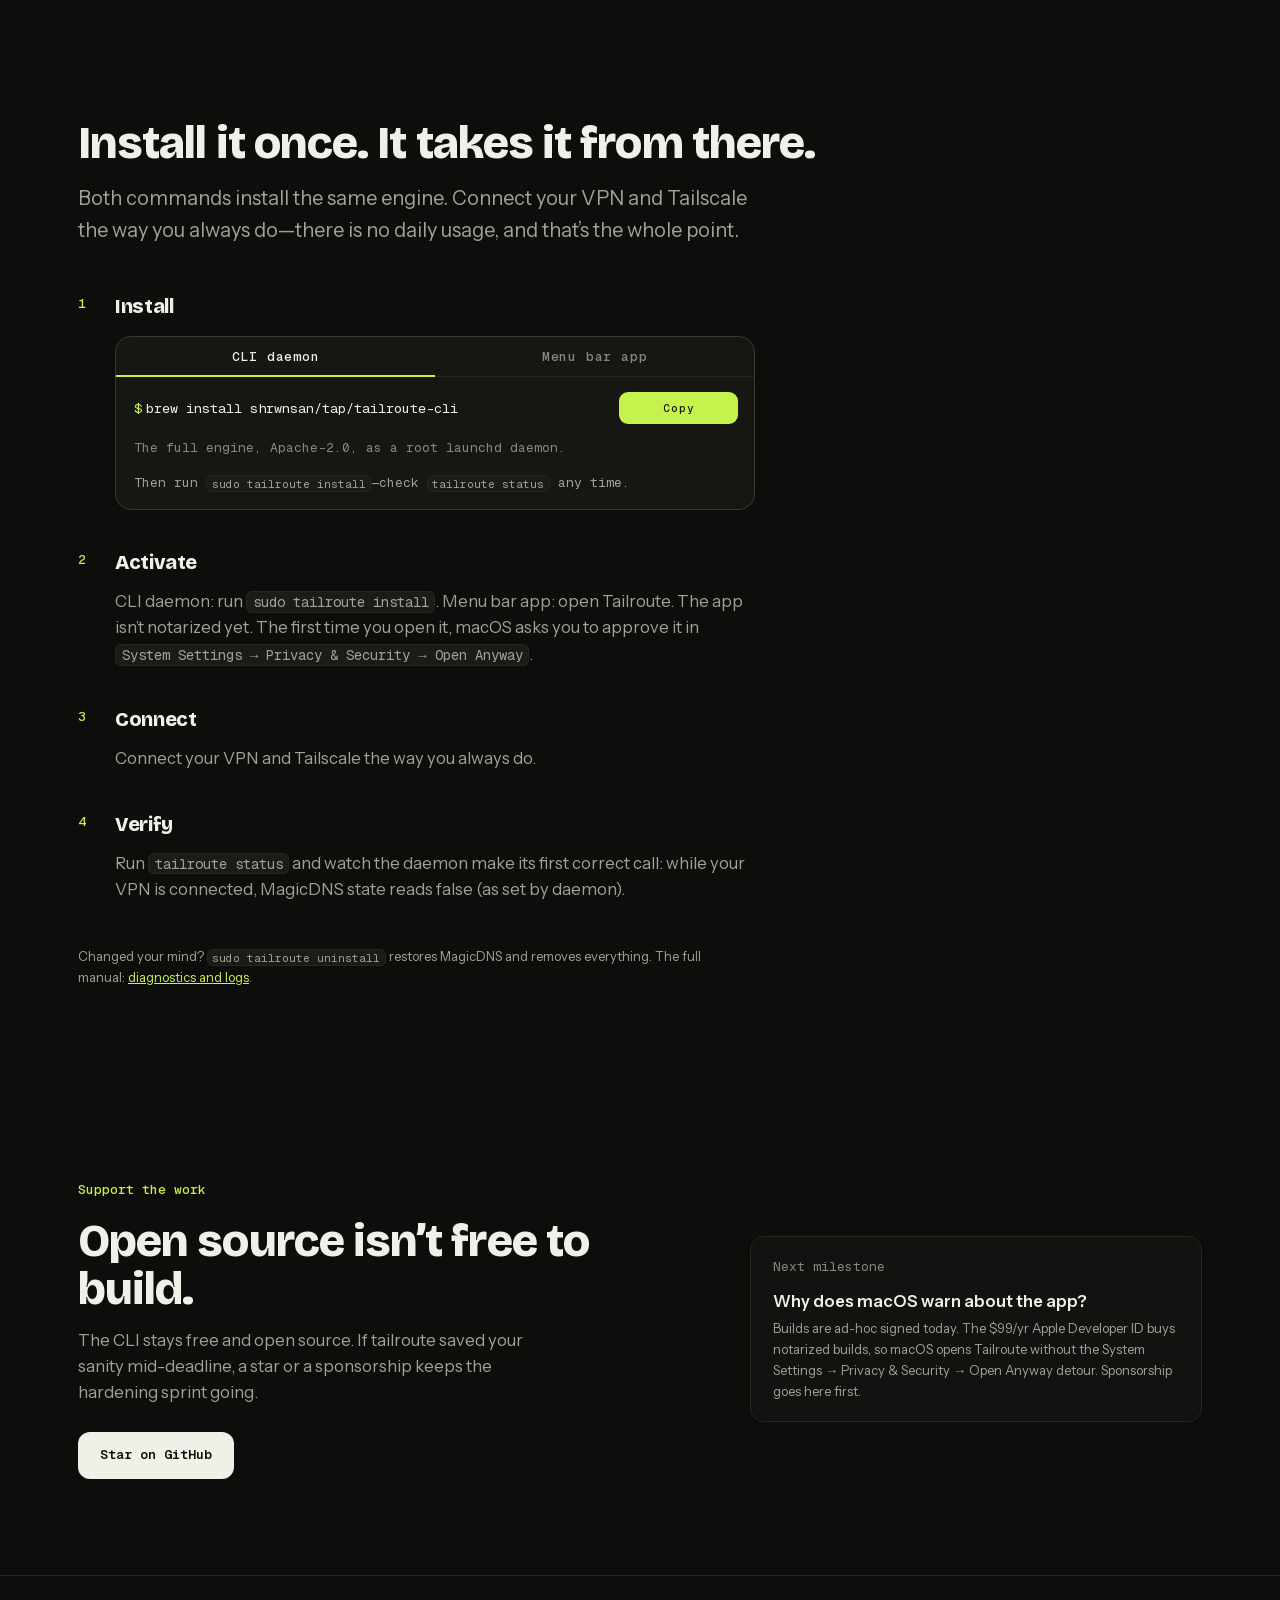
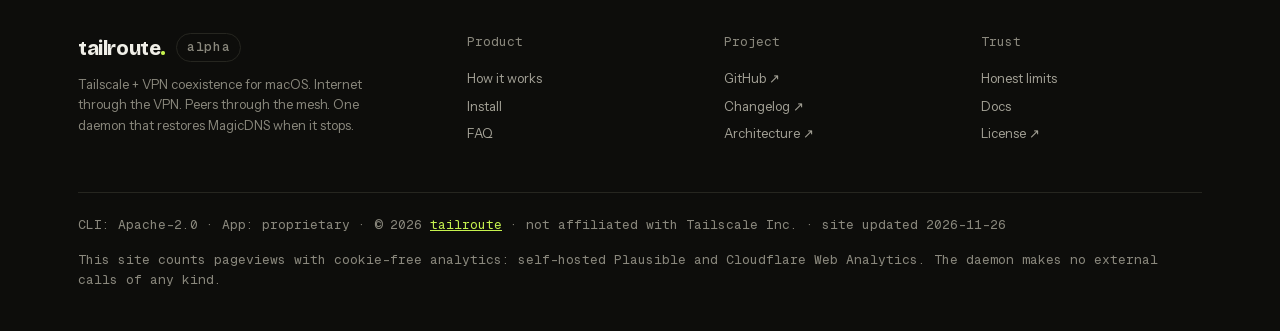
==== commit 2dc436c8: "site: deploy cc59077 from main" ====
--- a/index.html
+++ b/index.html
@@ -716,6 +716,8 @@
 <!-- Plausible analytics: self-hosted, first-party (same registrable domain).
      Ingest = pulse.tailroute.app; keep it DNS-only — never CDN-proxy it. -->
 <script defer data-domain="tailroute.app" src="https://pulse.tailroute.app/js/script.js"></script>
+<!-- Cloudflare Web Analytics: cookie-free, aggregate-only. -->
+<script type='module' src='https://static.cloudflareinsights.com/beacon.min.js' data-cf-beacon='{"token": "418fcc4385174264b82cae5eb6305a76"}'></script>
 <!-- /region:assets -->
 
 <!-- region:meta owner:meta -->
@@ -797,6 +799,7 @@
 <!-- /region:nav -->
 
 
+<a class="skip-link" href="#top">Skip to content</a>
 <main id="top">
 
 <!-- region:hero owner:hero -->
@@ -1368,7 +1371,7 @@
     <div class="legal">
       <p>CLI: Apache-2.0 · App: proprietary · © 2026 <a href="https://github.com/shrwnsan/tailroute-cli">tailroute</a> · not affiliated with Tailscale Inc.<span data-metric="updated"> · site updated 2026-11-26</span></p>
     </div>
-    <p class="legal-quiet">This site counts pageviews with cookie-free, self-hosted Plausible. The daemon makes no external calls of any kind.</p>
+    <p class="legal-quiet">This site counts pageviews with cookie-free analytics: self-hosted Plausible and Cloudflare Web Analytics. The daemon makes no external calls of any kind.</p>
   </div>
 </footer>
 <!-- /region:footer -->
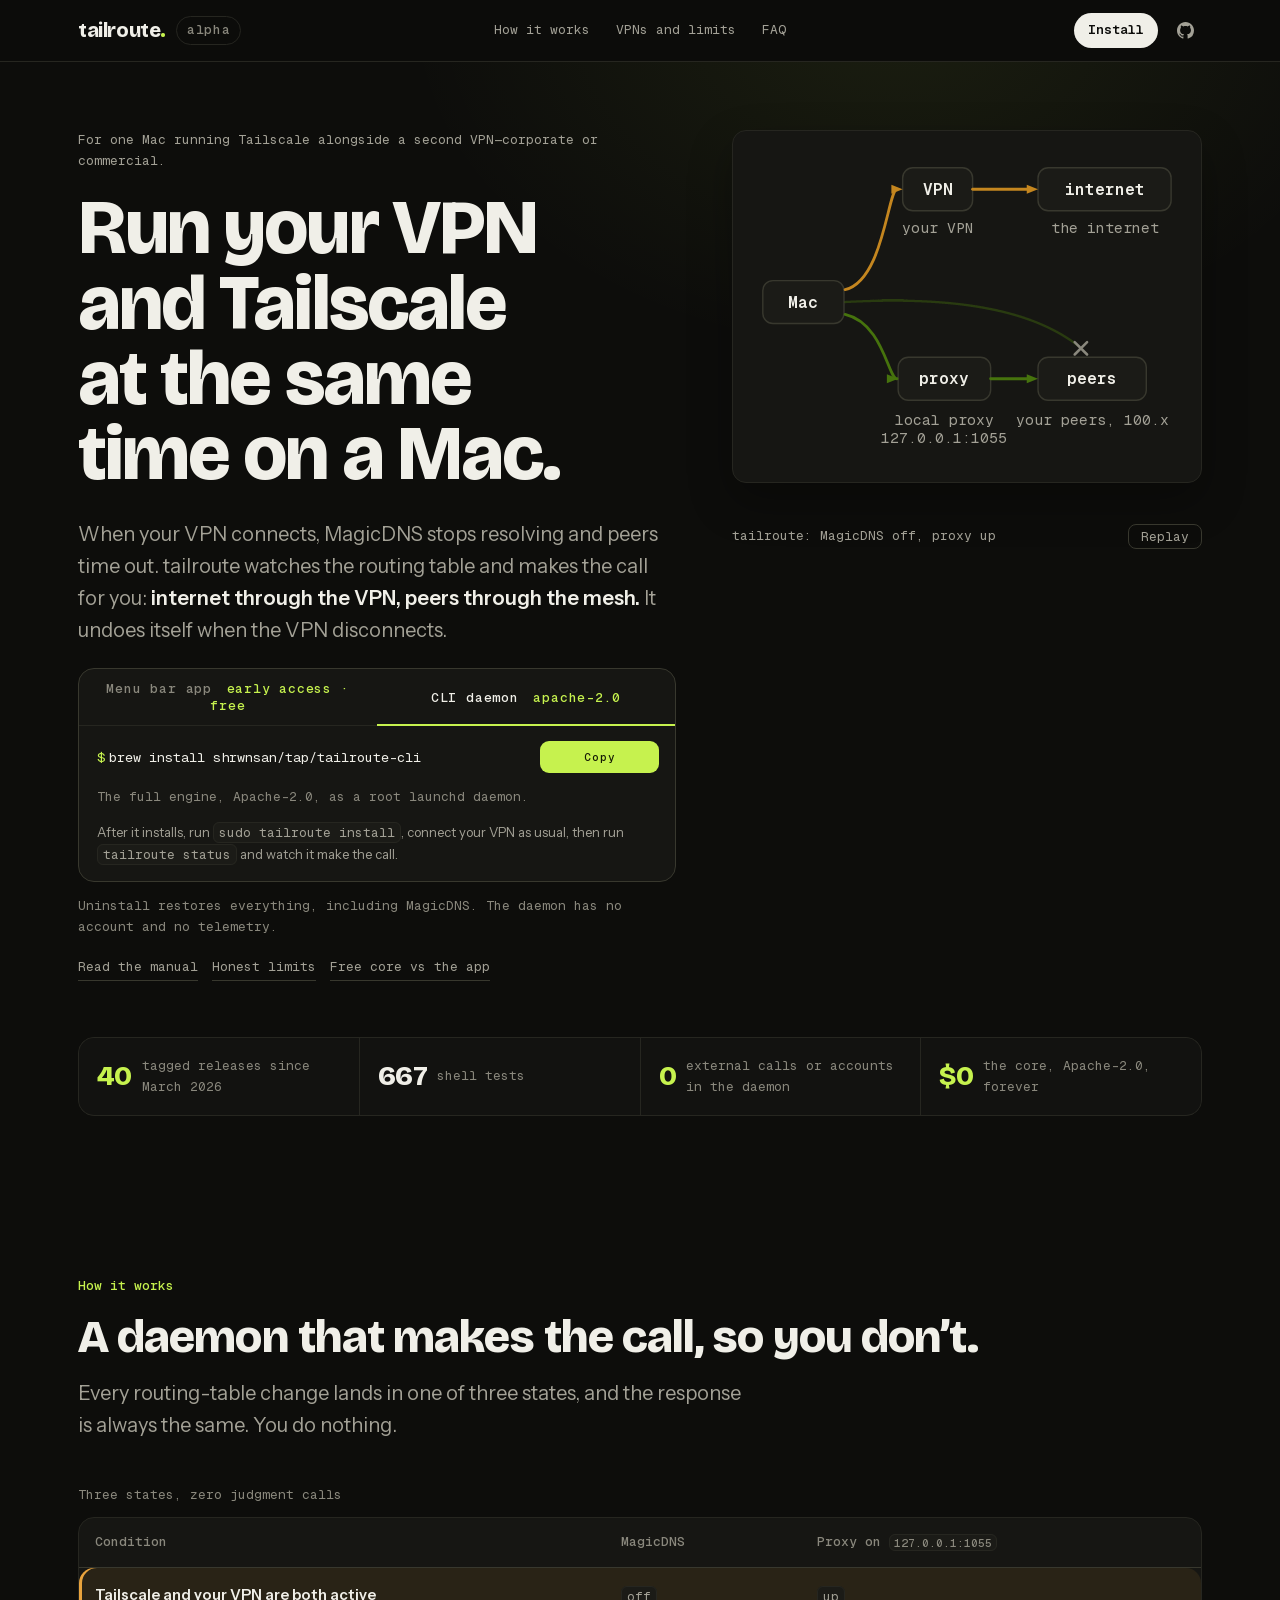
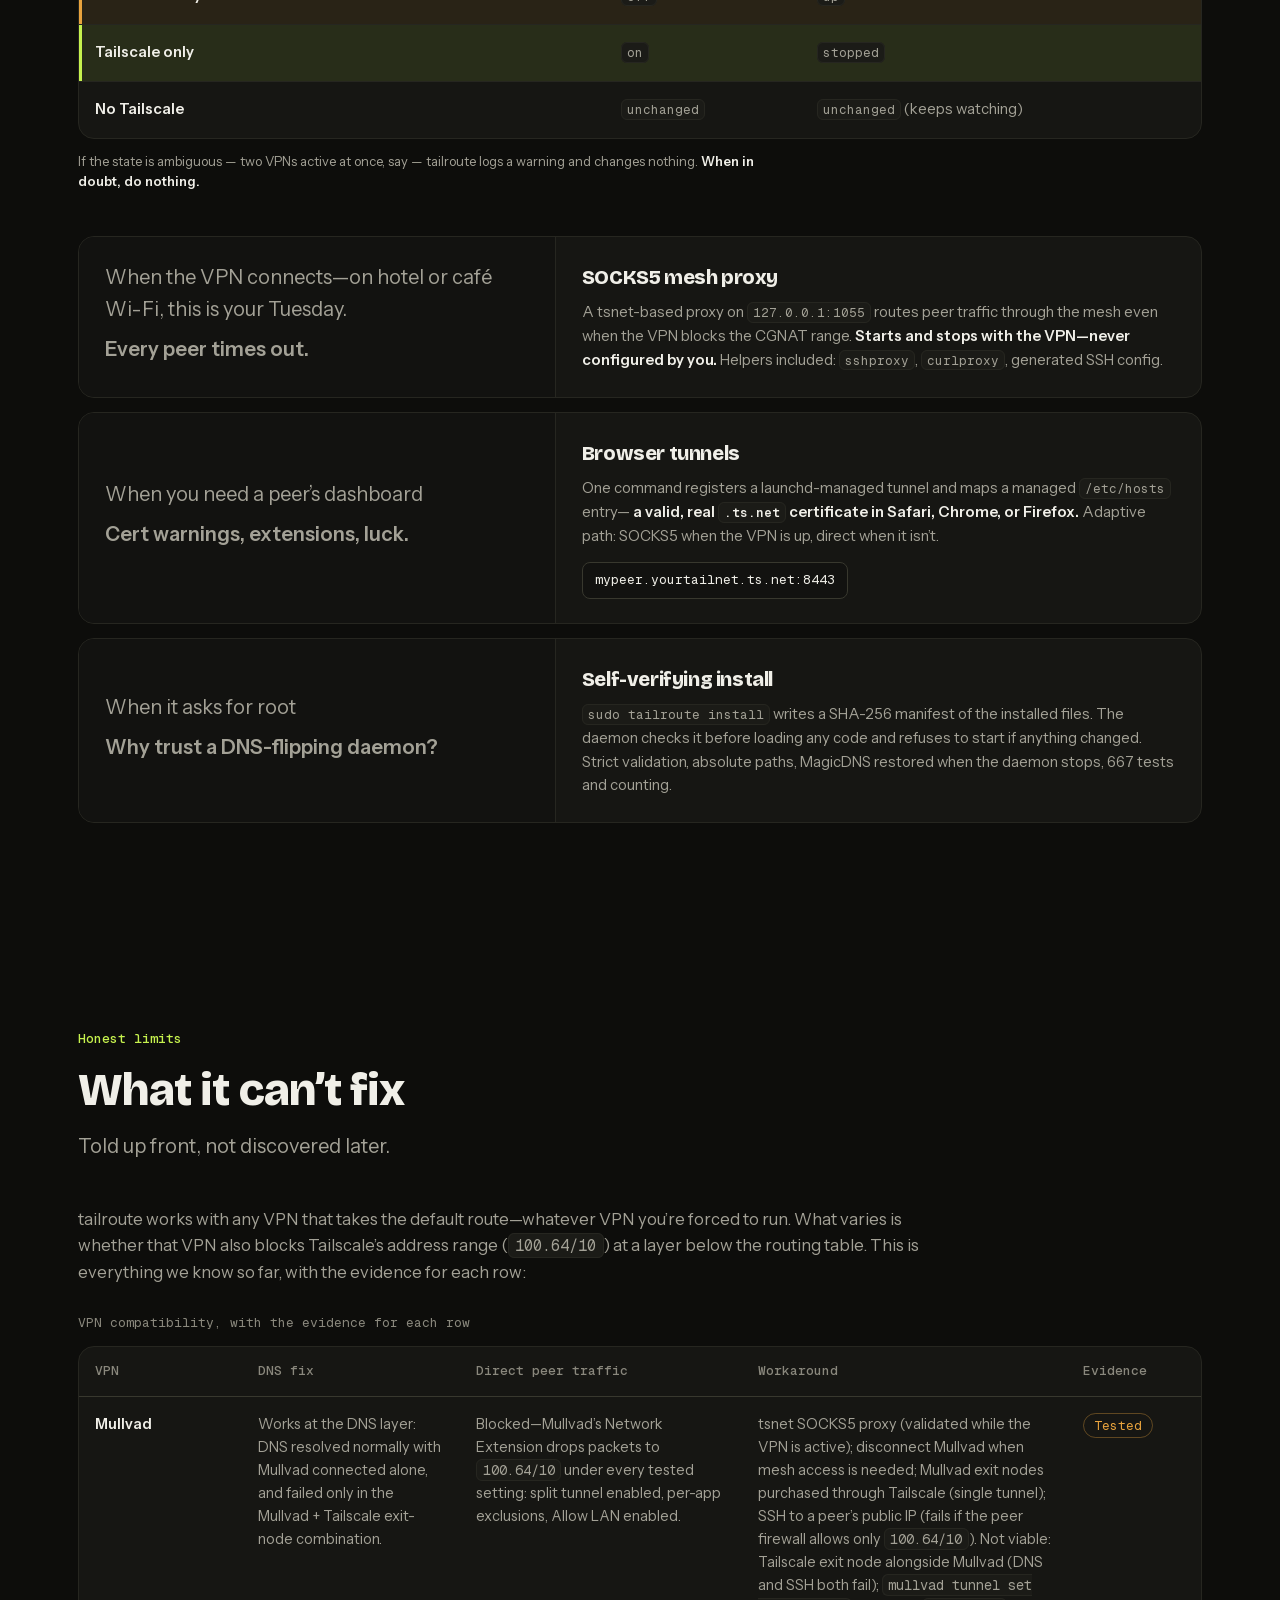
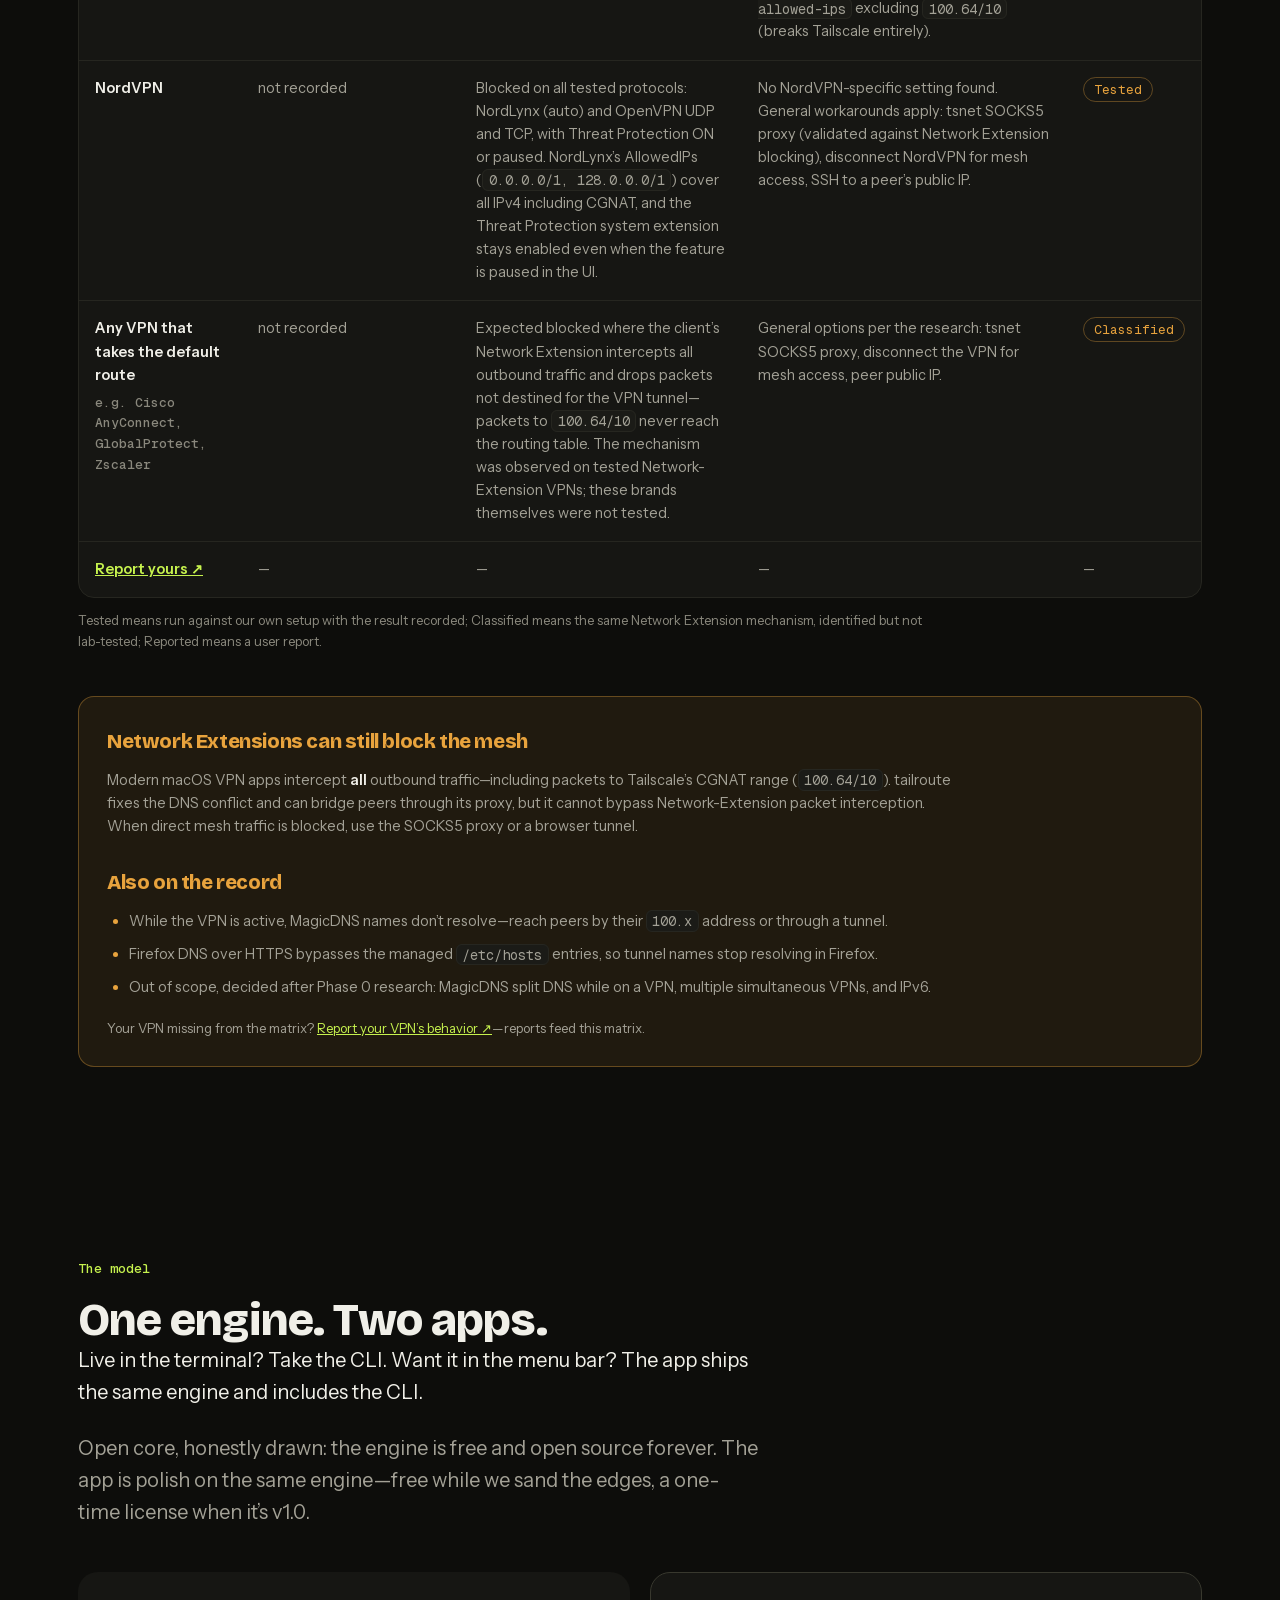
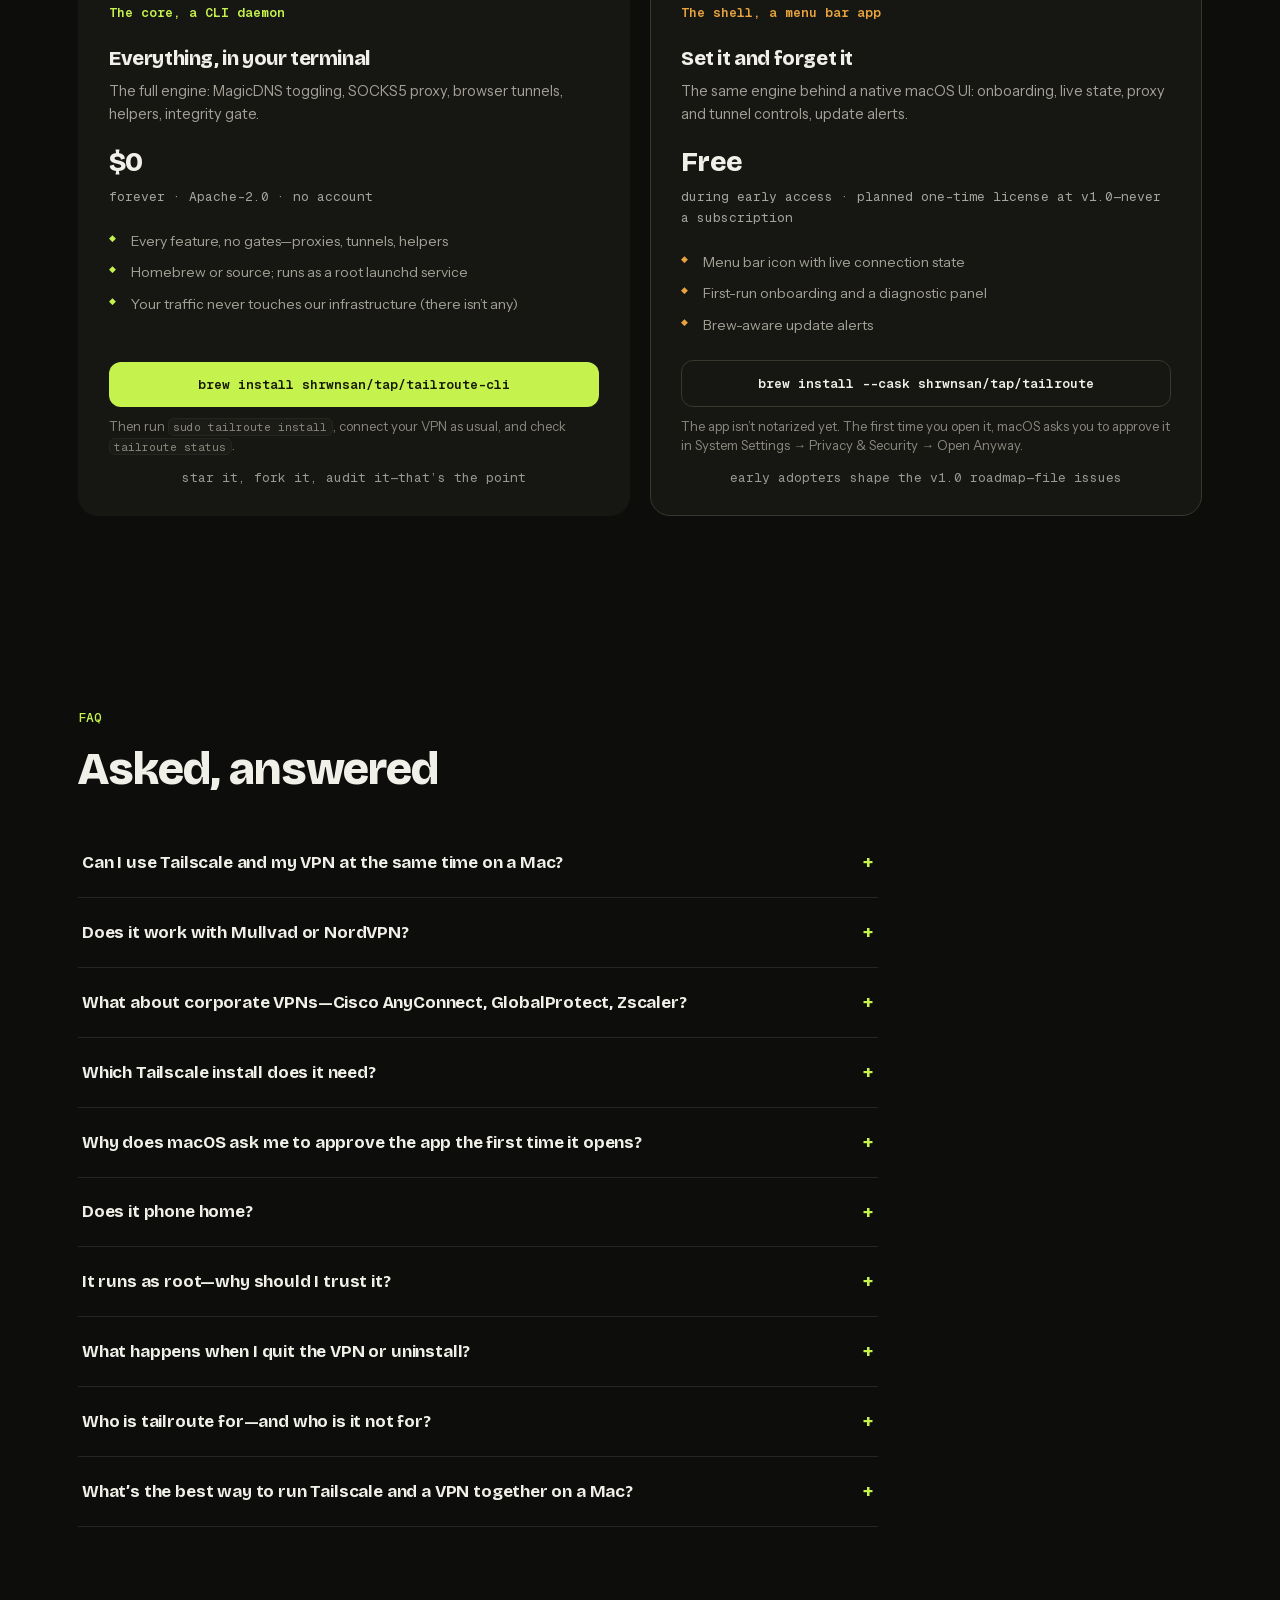
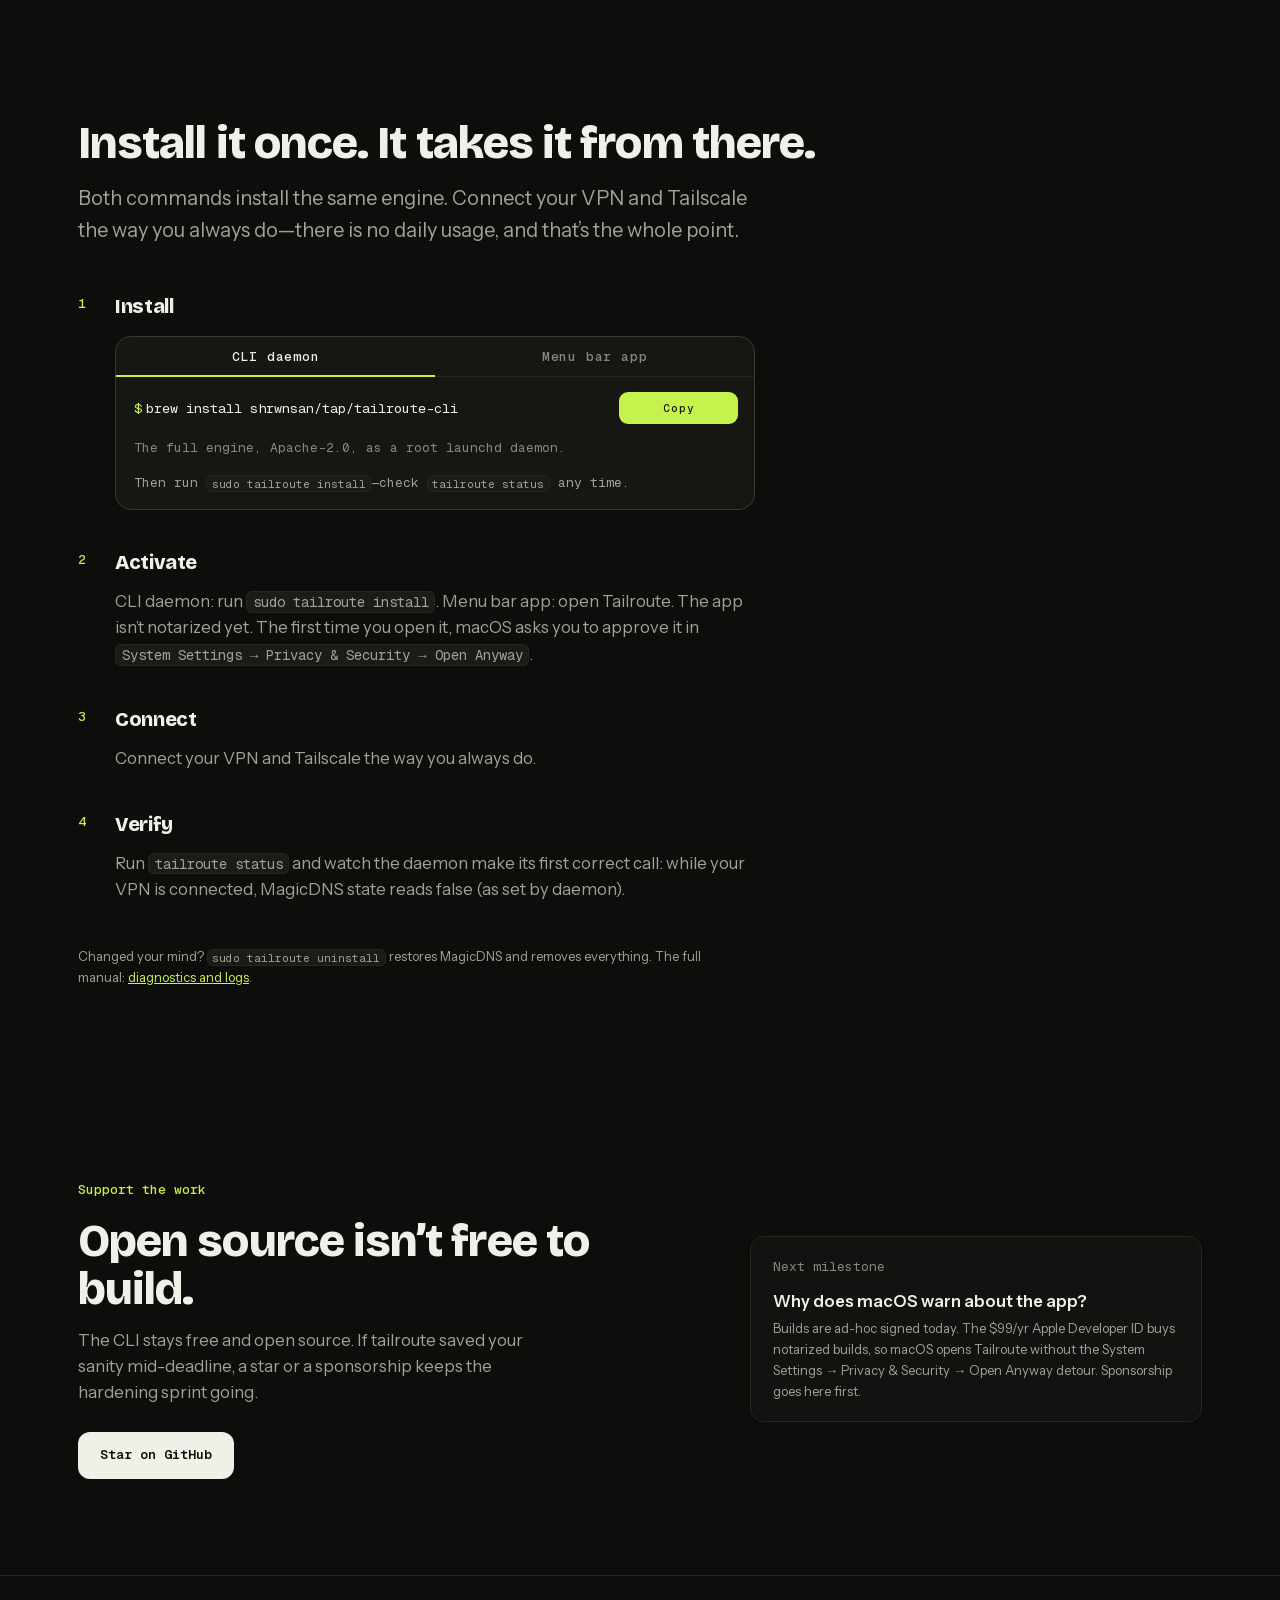
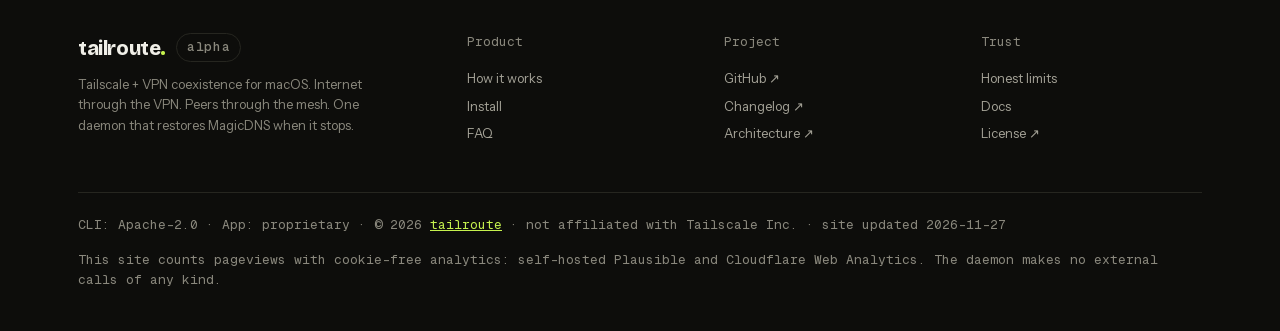
==== commit 1a5b96b3: "site: deploy 0bd7dbe from main" ====
--- a/index.html
+++ b/index.html
@@ -1369,7 +1369,7 @@
       </div>
     </div>
     <div class="legal">
-      <p>CLI: Apache-2.0 · App: proprietary · © 2026 <a href="https://github.com/shrwnsan/tailroute-cli">tailroute</a> · not affiliated with Tailscale Inc.<span data-metric="updated"> · site updated 2026-11-26</span></p>
+      <p>CLI: Apache-2.0 · App: proprietary · © 2026 <a href="https://github.com/shrwnsan/tailroute-cli">tailroute</a> · not affiliated with Tailscale Inc.<span data-metric="updated"> · site updated 2026-11-27</span></p>
     </div>
     <p class="legal-quiet">This site counts pageviews with cookie-free analytics: self-hosted Plausible and Cloudflare Web Analytics. The daemon makes no external calls of any kind.</p>
   </div>
